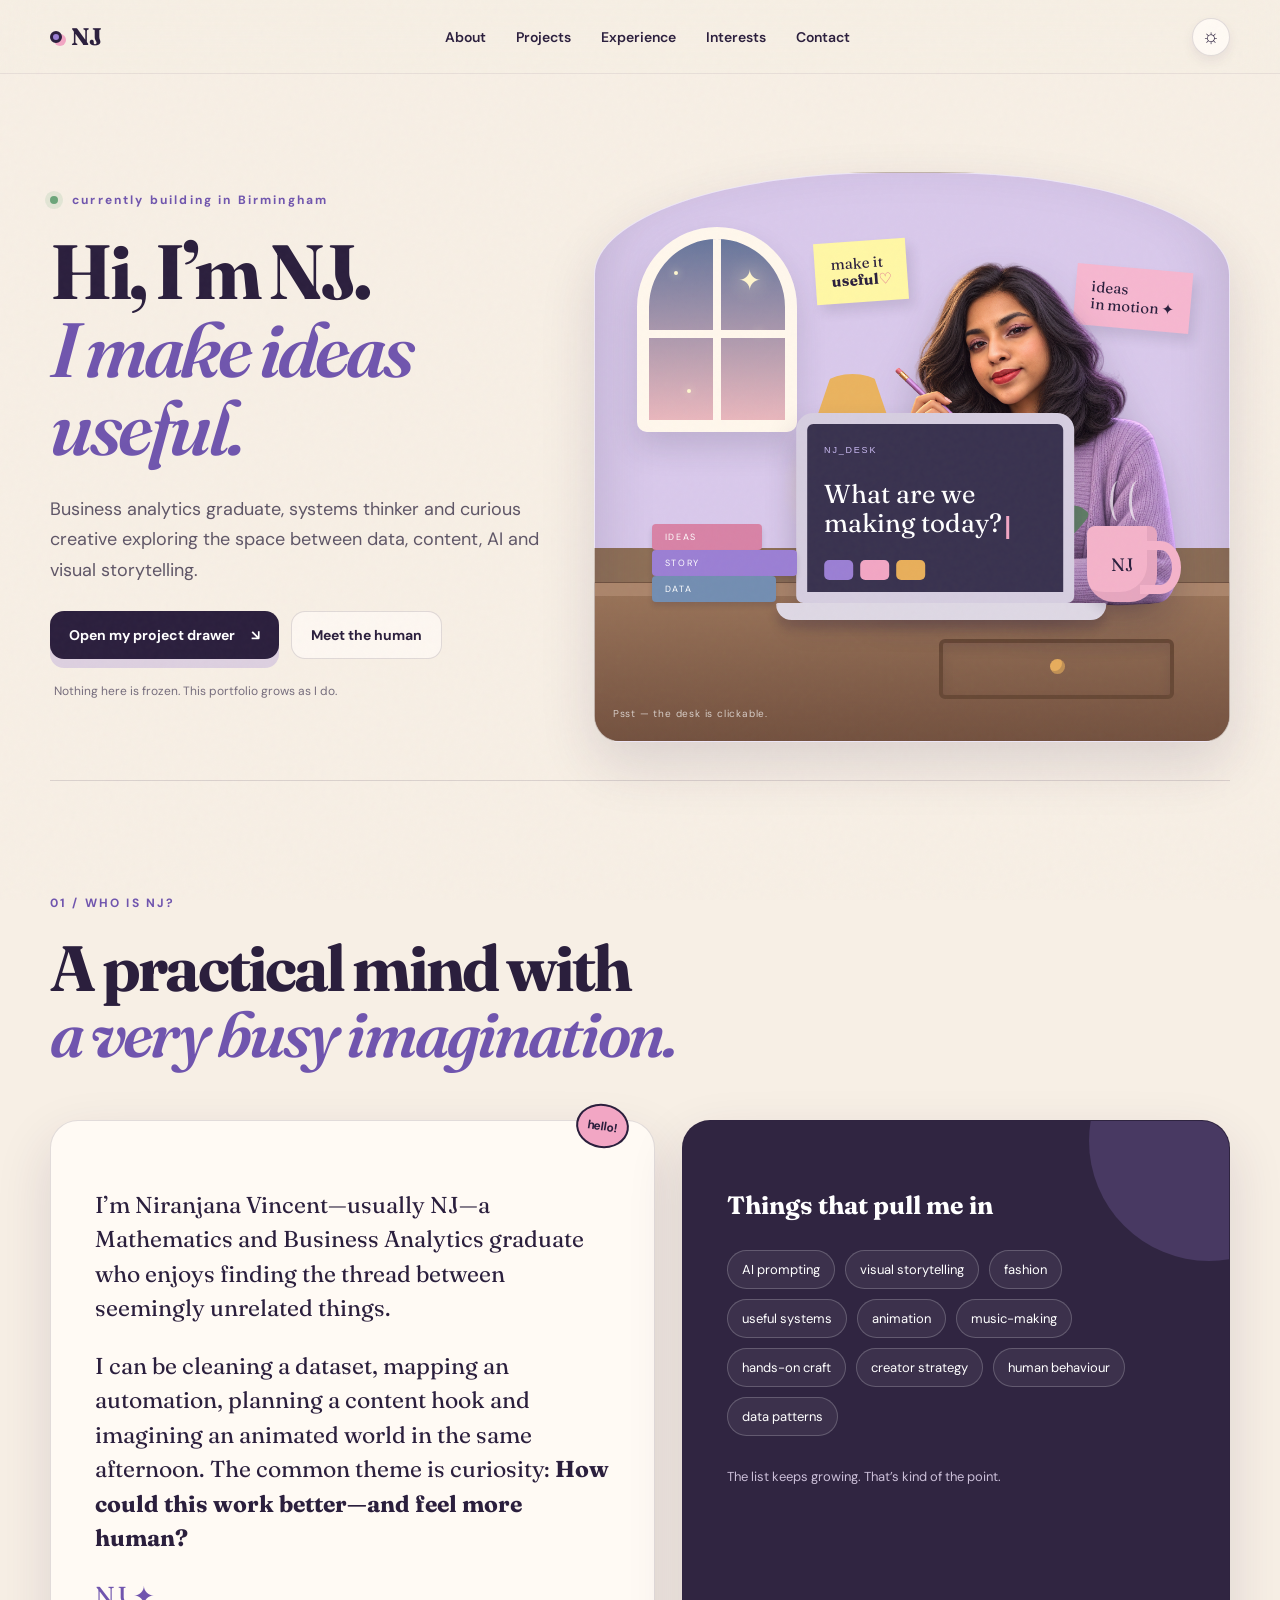
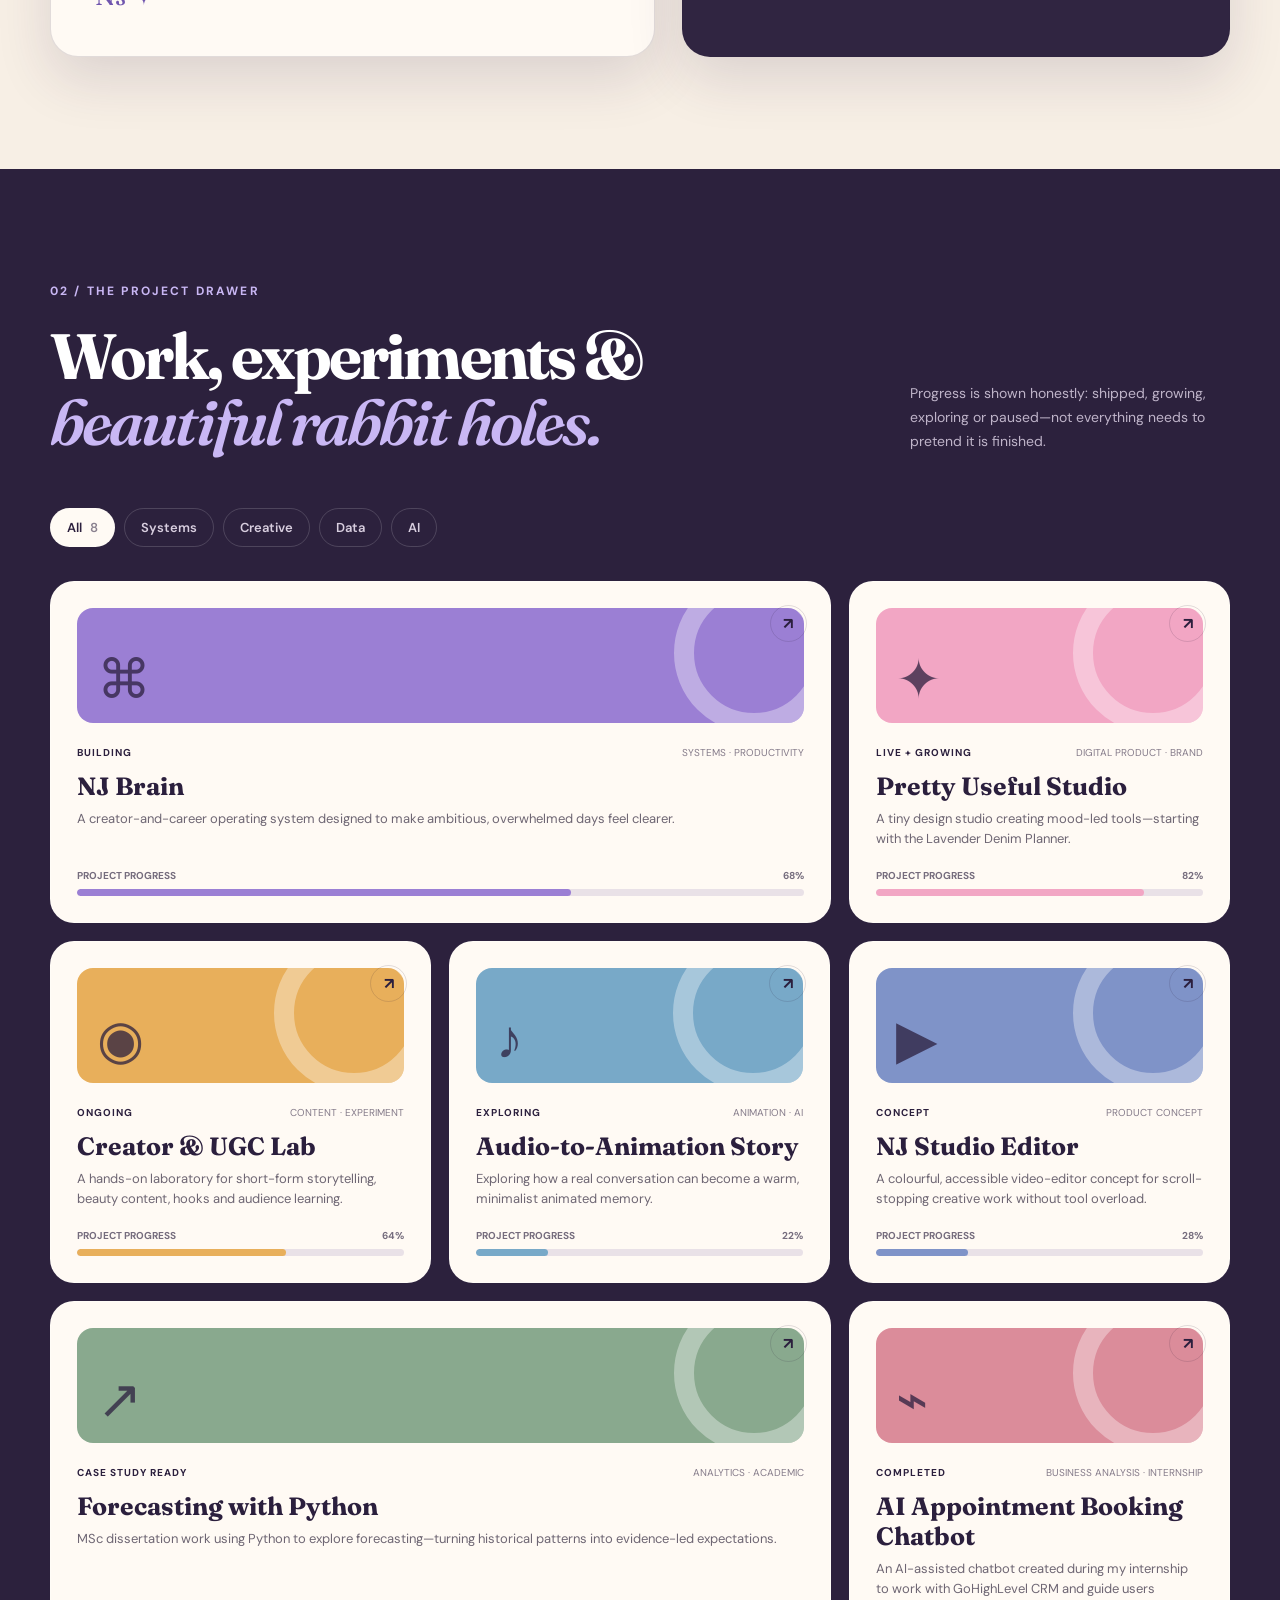
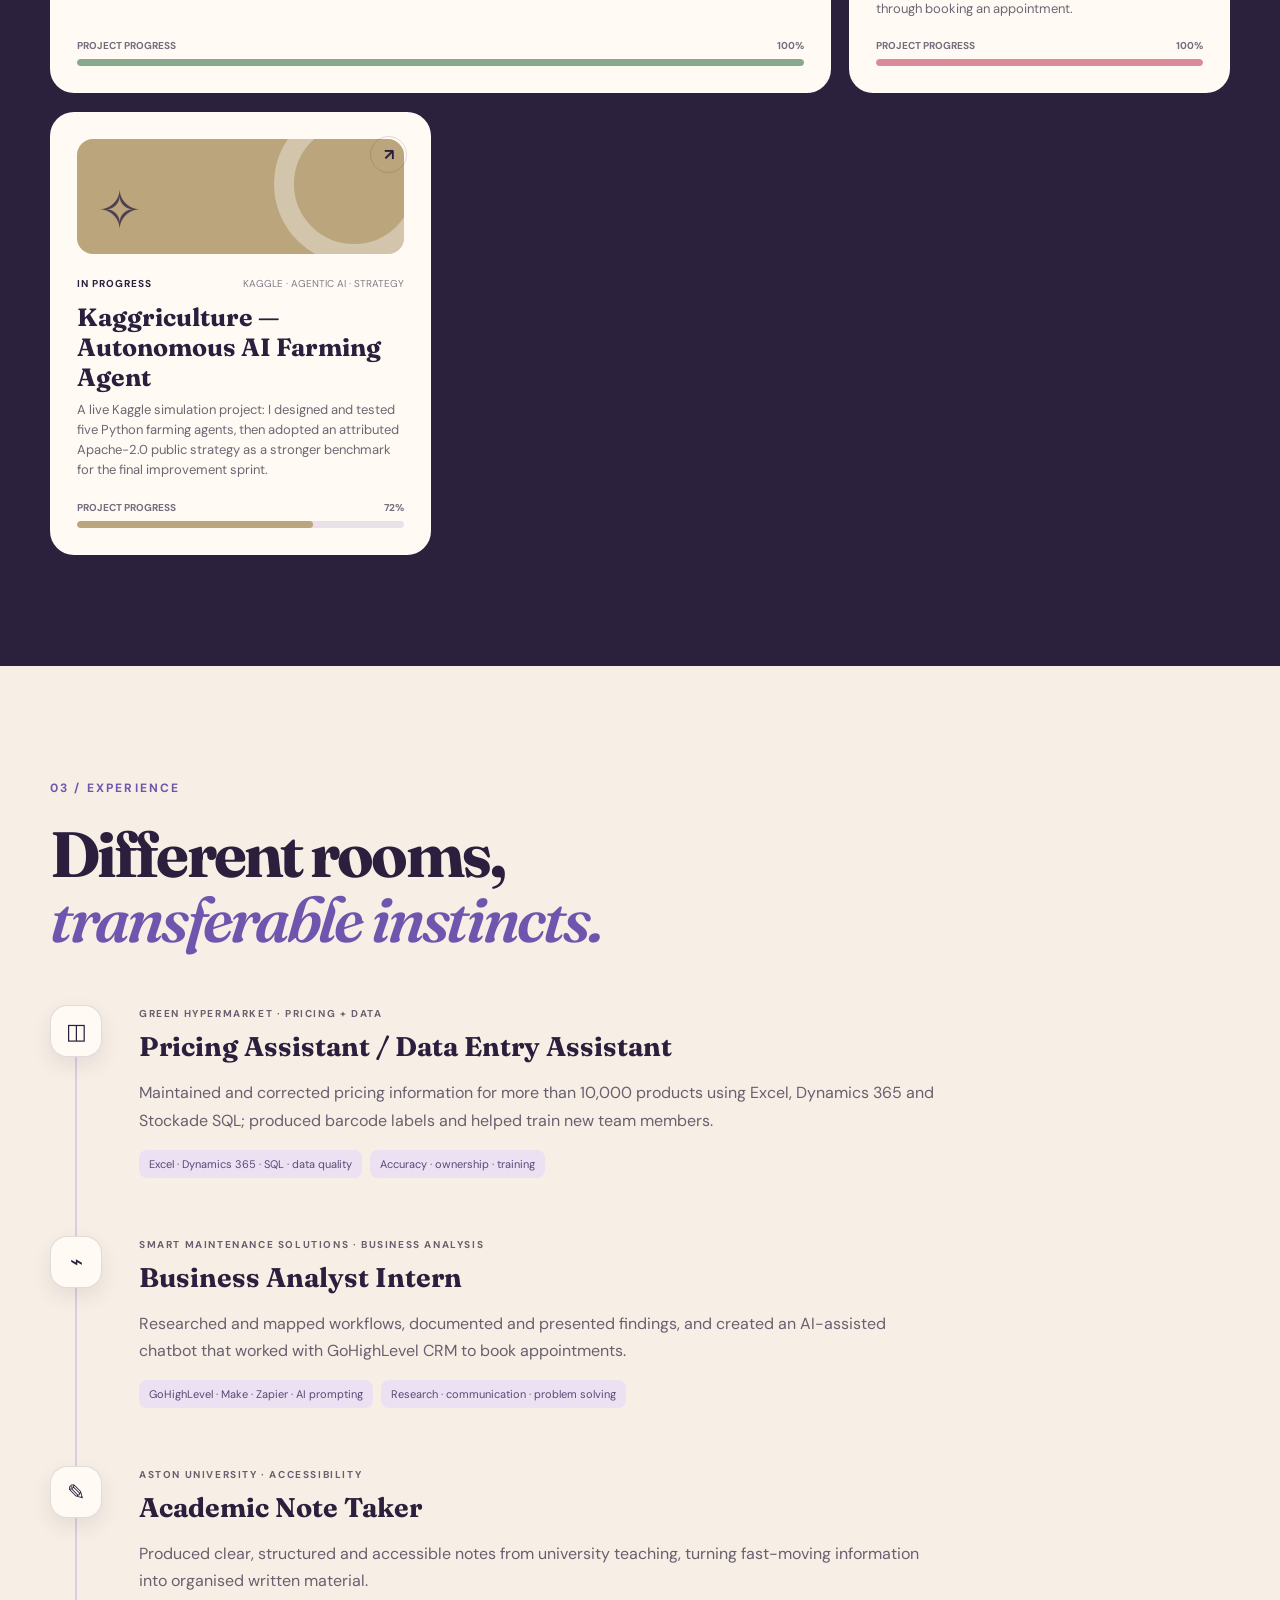
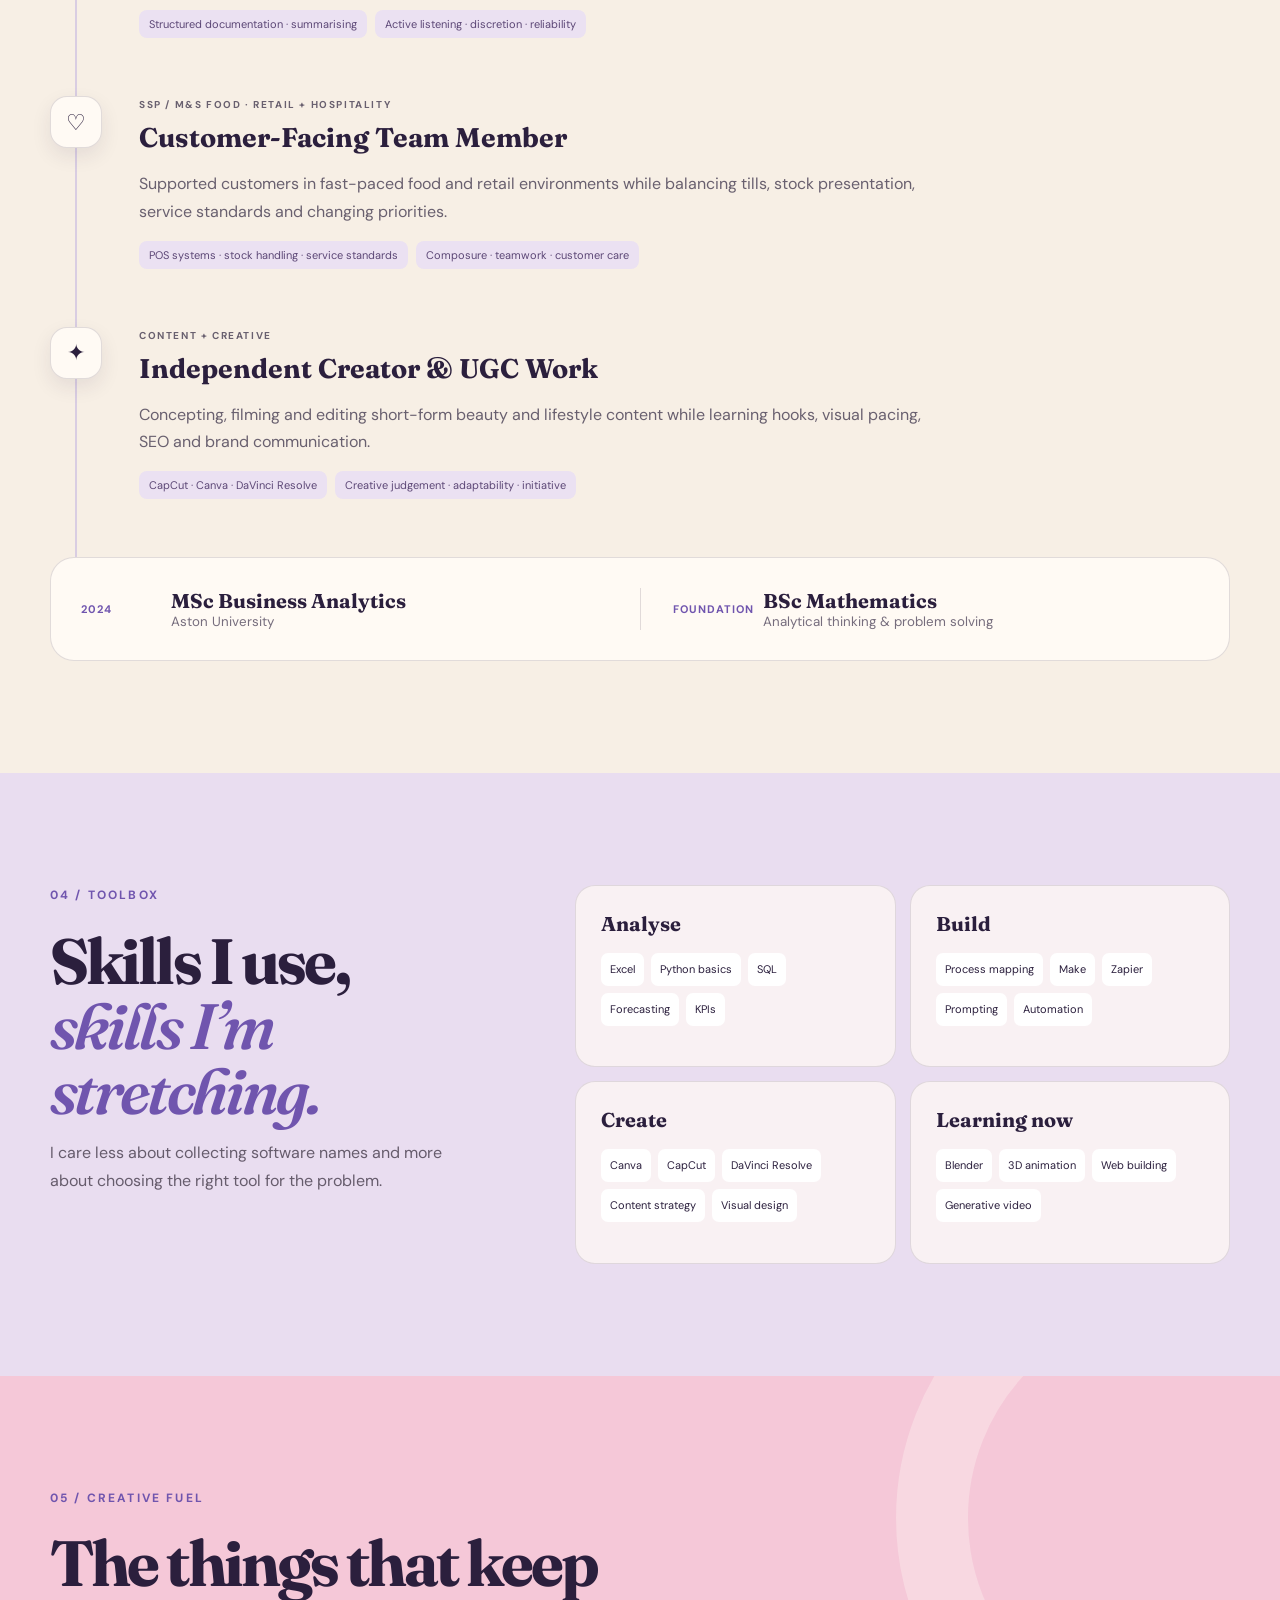
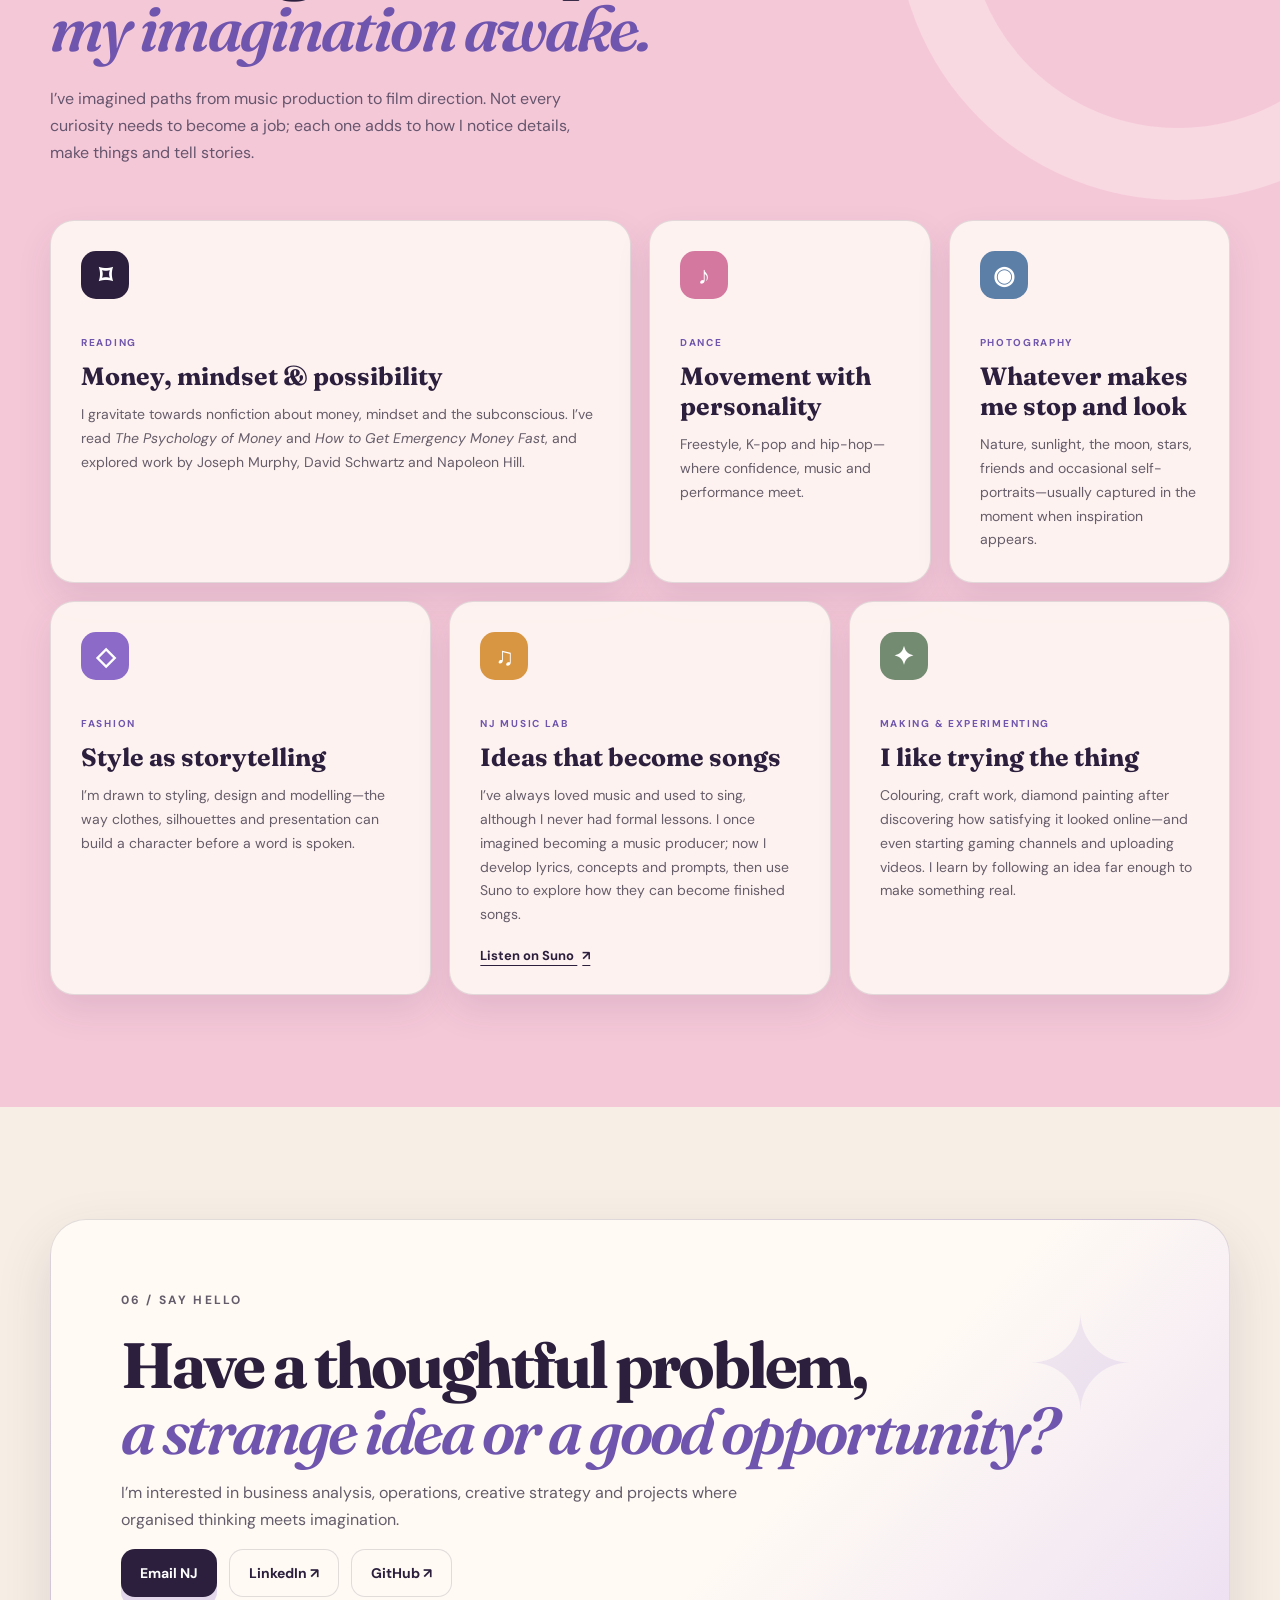
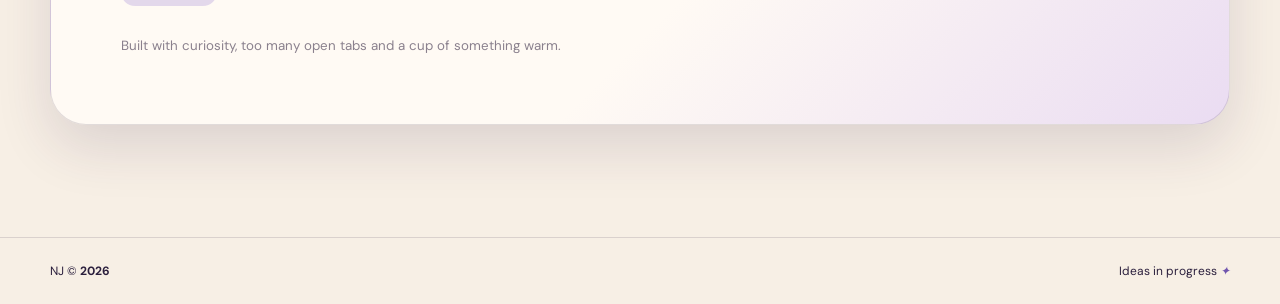
==== index.html @ f5e34fbf "Use a separate NJ portrait tap area" ====
<!doctype html>
<html lang="en">
<head>
  <meta charset="UTF-8" />
  <meta name="viewport" content="width=device-width, initial-scale=1.0" />
  <meta name="description" content="NJ's interactive portfolio — business analytics, automation, content and curious experiments." />
  <meta name="theme-color" content="#2b1f3d" />
  <title>NJ — Ideas in Progress</title>
  <link rel="preconnect" href="https://fonts.googleapis.com">
  <link rel="preconnect" href="https://fonts.gstatic.com" crossorigin>
  <link href="https://fonts.googleapis.com/css2?family=DM+Sans:wght@400;500;600;700&family=Fraunces:opsz,wght@9..144,600;9..144,700&display=swap" rel="stylesheet">
  <link rel="stylesheet" href="styles.css" />
</head>
<body>
  <div class="noise" aria-hidden="true"></div>
  <header class="topbar">
    <a class="brand" href="#home" aria-label="NJ home"><span class="brand-dot"></span>NJ</a>
    <nav aria-label="Main navigation">
      <a href="#about">About</a><a href="#projects">Projects</a><a href="#experience">Experience</a><a href="#interests">Interests</a><a href="#contact">Contact</a>
    </nav>
    <button class="lamp-toggle" type="button" aria-label="Toggle evening mode" title="Turn the desk lamp on or off"><span>☼</span></button>
  </header>

  <main>
    <section id="home" class="hero section-shell">
      <div class="hero-copy reveal">
        <p class="eyebrow"><span class="live-dot"></span> currently building in Birmingham</p>
        <h1>Hi, I’m NJ.<br><em>I make ideas useful.</em></h1>
        <p class="hero-lede">Business analytics graduate, systems thinker and curious creative exploring the space between data, content, AI and visual storytelling.</p>
        <div class="hero-actions">
          <a class="button primary" href="#projects">Open my project drawer <span>↘</span></a>
          <a class="button ghost" href="#about">Meet the human</a>
        </div>
        <p class="microcopy">Nothing here is frozen. This portfolio grows as I do.</p>
      </div>

      <div class="desk-scene reveal" aria-label="An illustrated cozy creative desk">
        <div class="window-light"><i></i><i></i><i></i><button class="moon" type="button" aria-label="Make a tiny wish" title="Click the star">✦</button><span class="shooting-star" aria-hidden="true"></span></div>
        <div class="wall-note note-one">make it<br><strong>useful</strong><span>♡</span></div>
        <div class="wall-note note-two">ideas<br>in motion ✦</div>
        <button class="scene-object desk-lamp" type="button" aria-label="Toggle desk light"><span class="shade"></span><span class="neck"></span><span class="base"></span><span class="glow"></span></button>
        <div class="plant"><span class="leaf l1"></span><span class="leaf l2"></span><span class="leaf l3"></span><span class="pot"></span></div>
        <img class="nj-character" src="assets/nj-illustrated-character.png" alt="Illustrated character portrait of NJ holding a lavender pencil at her desk" /><button class="character-hotspot" type="button" aria-label="Meet NJ — open the About section" title="Meet NJ"></button>
        <button class="laptop scene-object" type="button" data-open="projects" aria-label="Open projects">
          <span class="laptop-screen"><span class="screen-top">NJ_DESK</span><span class="screen-copy">What are we<br>making today?<b class="cursor"></b></span><span class="screen-icons"><i></i><i></i><i></i></span></span>
          <span class="laptop-base"></span>
        </button>
        <button class="mug scene-object" type="button" data-open="about" aria-label="Open a note about NJ"><span class="steam s1"></span><span class="steam s2"></span><span class="mug-copy">NJ</span></button>
        <div class="books"><span>DATA</span><span>STORY</span><span>IDEAS</span></div>
        <div class="desk"><span class="drawer"></span><span class="knob"></span></div>
        <p class="scene-hint">Psst — the desk is clickable.</p><p class="wish-note" role="status" aria-live="polite">A tiny idea just became a plan ✦</p>
      </div>
    </section>

    <section id="about" class="about section-shell section-pad">
      <div class="section-heading reveal"><p class="eyebrow">01 / WHO IS NJ?</p><h2>A practical mind with<br><em>a very busy imagination.</em></h2></div>
      <div class="about-grid">
        <article class="about-card story-card reveal">
          <span class="card-sticker">hello!</span>
          <p>I’m Niranjana Vincent—usually NJ—a Mathematics and Business Analytics graduate who enjoys finding the thread between seemingly unrelated things.</p>
          <p>I can be cleaning a dataset, mapping an automation, planning a content hook and imagining an animated world in the same afternoon. The common theme is curiosity: <strong>How could this work better—and feel more human?</strong></p>
          <div class="signature">NJ <span>✦</span></div>
        </article>
        <div class="curiosity-board reveal">
          <h3>Things that pull me in</h3>
          <div class="curiosity-cloud">
            <span>AI prompting</span><span>visual storytelling</span><span>fashion</span><span>useful systems</span><span>animation</span><span>music-making</span><span>hands-on craft</span><span>creator strategy</span><span>human behaviour</span><span>data patterns</span>
          </div>
          <p class="board-note">The list keeps growing. That’s kind of the point.</p>
        </div>
      </div>
    </section>

    <section id="projects" class="projects section-pad">
      <div class="section-shell">
        <div class="section-heading row-heading reveal">
          <div><p class="eyebrow">02 / THE PROJECT DRAWER</p><h2>Work, experiments &<br><em>beautiful rabbit holes.</em></h2></div>
          <p class="heading-note">Progress is shown honestly: shipped, growing, exploring or paused—not everything needs to pretend it is finished.</p>
        </div>
        <div class="filter-row reveal" role="group" aria-label="Filter projects">
          <button class="filter active" data-filter="all">All <span>8</span></button>
          <button class="filter" data-filter="systems">Systems</button>
          <button class="filter" data-filter="creative">Creative</button>
          <button class="filter" data-filter="data">Data</button>
          <button class="filter" data-filter="ai">AI</button>
        </div>
        <div id="projectGrid" class="project-grid"></div>
      </div>
    </section>

    <section id="experience" class="experience section-shell section-pad">
      <div class="section-heading reveal"><p class="eyebrow">03 / EXPERIENCE</p><h2>Different rooms,<br><em>transferable instincts.</em></h2></div>
      <div class="timeline reveal">
        <article><span class="timeline-icon">◫</span><div><p class="timeline-type">GREEN HYPERMARKET · PRICING + DATA</p><h3>Pricing Assistant / Data Entry Assistant</h3><p>Maintained and corrected pricing information for more than 10,000 products using Excel, Dynamics 365 and Stockade SQL; produced barcode labels and helped train new team members.</p><div class="tag-row"><span>Excel · Dynamics 365 · SQL · data quality</span><span>Accuracy · ownership · training</span></div></div></article>
        <article><span class="timeline-icon">⌁</span><div><p class="timeline-type">SMART MAINTENANCE SOLUTIONS · BUSINESS ANALYSIS</p><h3>Business Analyst Intern</h3><p>Researched and mapped workflows, documented and presented findings, and created an AI-assisted chatbot that worked with GoHighLevel CRM to book appointments.</p><div class="tag-row"><span>GoHighLevel · Make · Zapier · AI prompting</span><span>Research · communication · problem solving</span></div></div></article>
        <article><span class="timeline-icon">✎</span><div><p class="timeline-type">ASTON UNIVERSITY · ACCESSIBILITY</p><h3>Academic Note Taker</h3><p>Produced clear, structured and accessible notes from university teaching, turning fast-moving information into organised written material.</p><div class="tag-row"><span>Structured documentation · summarising</span><span>Active listening · discretion · reliability</span></div></div></article>
        <article><span class="timeline-icon">♡</span><div><p class="timeline-type">SSP / M&amp;S FOOD · RETAIL + HOSPITALITY</p><h3>Customer-Facing Team Member</h3><p>Supported customers in fast-paced food and retail environments while balancing tills, stock presentation, service standards and changing priorities.</p><div class="tag-row"><span>POS systems · stock handling · service standards</span><span>Composure · teamwork · customer care</span></div></div></article>
        <article><span class="timeline-icon">✦</span><div><p class="timeline-type">CONTENT + CREATIVE</p><h3>Independent Creator & UGC Work</h3><p>Concepting, filming and editing short-form beauty and lifestyle content while learning hooks, visual pacing, SEO and brand communication.</p><div class="tag-row"><span>CapCut · Canva · DaVinci Resolve</span><span>Creative judgement · adaptability · initiative</span></div></div></article>
      </div>
      <div class="education-strip reveal">
        <div><span>2024</span><strong>MSc Business Analytics</strong><small>Aston University</small></div>
        <i></i>
        <div><span>FOUNDATION</span><strong>BSc Mathematics</strong><small>Analytical thinking & problem solving</small></div>
      </div>
    </section>

    <section class="skills section-pad">
      <div class="section-shell skills-layout">
        <div class="section-heading reveal"><p class="eyebrow">04 / TOOLBOX</p><h2>Skills I use,<br><em>skills I’m stretching.</em></h2><p class="skill-note">I care less about collecting software names and more about choosing the right tool for the problem.</p></div>
        <div class="skill-shelves reveal">
          <div><h3>Analyse</h3><p><span>Excel</span><span>Python basics</span><span>SQL</span><span>Forecasting</span><span>KPIs</span></p></div>
          <div><h3>Build</h3><p><span>Process mapping</span><span>Make</span><span>Zapier</span><span>Prompting</span><span>Automation</span></p></div>
          <div><h3>Create</h3><p><span>Canva</span><span>CapCut</span><span>DaVinci Resolve</span><span>Content strategy</span><span>Visual design</span></p></div>
          <div><h3>Learning now</h3><p><span>Blender</span><span>3D animation</span><span>Web building</span><span>Generative video</span></p></div>
        </div>
      </div>
    </section>

    <section id="interests" class="interests section-pad">
      <div class="section-shell">
        <div class="section-heading interests-heading reveal">
          <p class="eyebrow">05 / CREATIVE FUEL</p>
          <h2>The things that keep<br><em>my imagination awake.</em></h2>
          <p>I’ve imagined paths from music production to film direction. Not every curiosity needs to become a job; each one adds to how I notice details, make things and tell stories.</p>
        </div>
        <div class="interest-grid">
          <article class="interest-card interest-reading reveal">
            <span class="interest-symbol" aria-hidden="true">⌑</span>
            <p class="interest-label">READING</p>
            <h3>Money, mindset &amp; possibility</h3>
            <p>I gravitate towards nonfiction about money, mindset and the subconscious. I’ve read <em>The Psychology of Money</em> and <em>How to Get Emergency Money Fast</em>, and explored work by Joseph Murphy, David Schwartz and Napoleon Hill.</p>
          </article>
          <article class="interest-card interest-dance reveal">
            <span class="interest-symbol" aria-hidden="true">♪</span>
            <p class="interest-label">DANCE</p>
            <h3>Movement with personality</h3>
            <p>Freestyle, K-pop and hip-hop—where confidence, music and performance meet.</p>
          </article>
          <article class="interest-card interest-photo reveal">
            <span class="interest-symbol" aria-hidden="true">◉</span>
            <p class="interest-label">PHOTOGRAPHY</p>
            <h3>Whatever makes me stop and look</h3>
            <p>Nature, sunlight, the moon, stars, friends and occasional self-portraits—usually captured in the moment when inspiration appears.</p>
          </article>
          <article class="interest-card interest-fashion reveal">
            <span class="interest-symbol" aria-hidden="true">◇</span>
            <p class="interest-label">FASHION</p>
            <h3>Style as storytelling</h3>
            <p>I’m drawn to styling, design and modelling—the way clothes, silhouettes and presentation can build a character before a word is spoken.</p>
          </article>
          <article class="interest-card interest-music reveal">
            <span class="interest-symbol" aria-hidden="true">♫</span>
            <p class="interest-label">NJ MUSIC LAB</p>
            <h3>Ideas that become songs</h3>
            <p>I’ve always loved music and used to sing, although I never had formal lessons. I once imagined becoming a music producer; now I develop lyrics, concepts and prompts, then use Suno to explore how they can become finished songs.</p>
            <a class="interest-link" href="https://suno.com/@njmakesmusic" target="_blank" rel="noopener noreferrer">Listen on Suno <span>↗</span></a>
          </article>
          <article class="interest-card interest-making reveal">
            <span class="interest-symbol" aria-hidden="true">✦</span>
            <p class="interest-label">MAKING &amp; EXPERIMENTING</p>
            <h3>I like trying the thing</h3>
            <p>Colouring, craft work, diamond painting after discovering how satisfying it looked online—and even starting gaming channels and uploading videos. I learn by following an idea far enough to make something real.</p>
          </article>
        </div>
      </div>
    </section>

    <section id="contact" class="contact section-shell section-pad reveal">
      <div class="contact-card">
        <p class="eyebrow">06 / SAY HELLO</p>
        <h2>Have a thoughtful problem,<br><em>a strange idea or a good opportunity?</em></h2>
        <p>I’m interested in business analysis, operations, creative strategy and projects where organised thinking meets imagination.</p>
        <div class="contact-actions"><a class="button primary" href="mailto:niranjanavnt@gmail.com">Email NJ</a><a class="button ghost" href="https://www.linkedin.com/in/niranjana-vincent/" target="_blank" rel="noreferrer">LinkedIn ↗</a><a class="button ghost" href="https://github.com/njisontosmth" target="_blank" rel="noreferrer">GitHub ↗</a></div>
        <small>Built with curiosity, too many open tabs and a cup of something warm.</small>
      </div>
    </section>
  </main>

  <footer><span>NJ © <b id="year"></b></span><span>Ideas in progress <i>✦</i></span></footer>

  <dialog id="projectDialog" class="project-dialog"><button class="dialog-close" aria-label="Close">×</button><div id="dialogContent"></div></dialog>
  <dialog id="noteDialog" class="note-dialog"><button class="dialog-close" aria-label="Close">×</button><div><p class="eyebrow">A NOTE FROM THE DESK</p><h2>I’m not one neat job title.</h2><p>I’m at my best where analysis, organisation and creative curiosity overlap. This space is a record of me following those connections—and turning them into things you can actually see and use.</p><span class="signature">— NJ ✦</span></div></dialog>

  <script src="script.js"></script>
</body>
</html>
---- styles.css ----
:root{--ink:#2b1f3d;--cream:#f7efe5;--paper:#fffaf4;--lav:#9b7fd4;--lav-dark:#7055ae;--pink:#f2a6c4;--blue:#5c7fa8;--gold:#e8af5b;--sage:#89a98e;--muted:#766d7d;--line:rgba(43,31,61,.14);--shadow:0 22px 55px rgba(55,38,76,.14);--radius:28px}
*{box-sizing:border-box}html{scroll-behavior:smooth}body{margin:0;background:var(--cream);color:var(--ink);font-family:"DM Sans",sans-serif;overflow-x:hidden}.noise{position:fixed;inset:0;pointer-events:none;opacity:.035;z-index:100;background-image:url("data:image/svg+xml,%3Csvg viewBox='0 0 180 180' xmlns='http://www.w3.org/2000/svg'%3E%3Cfilter id='n'%3E%3CfeTurbulence type='fractalNoise' baseFrequency='.9' numOctaves='4' stitchTiles='stitch'/%3E%3C/filter%3E%3Crect width='100%25' height='100%25' filter='url(%23n)' opacity='.7'/%3E%3C/svg%3E")}.section-shell{width:min(1180px,calc(100% - 40px));margin:auto}.section-pad{padding:112px 0}.topbar{height:74px;padding:0 max(24px,calc((100vw - 1180px)/2));display:flex;align-items:center;justify-content:space-between;position:fixed;top:0;width:100%;z-index:50;background:rgba(247,239,229,.78);backdrop-filter:blur(18px);border-bottom:1px solid rgba(43,31,61,.08)}.brand{font-family:"Fraunces",serif;font-size:24px;font-weight:700;text-decoration:none;color:var(--ink);display:flex;gap:9px;align-items:center}.brand-dot{width:12px;height:12px;background:var(--lav);border:3px solid var(--ink);border-radius:50%;box-shadow:4px 3px 0 var(--pink)}nav{display:flex;gap:30px}nav a{color:var(--ink);text-decoration:none;font-size:14px;font-weight:600;position:relative}nav a:after{content:"";position:absolute;left:0;right:100%;height:2px;bottom:-6px;background:var(--lav);transition:.25s}nav a:hover:after{right:0}.lamp-toggle{border:1px solid var(--line);width:38px;height:38px;border-radius:50%;background:var(--paper);color:var(--ink);cursor:pointer;font-size:20px;box-shadow:0 5px 12px rgba(43,31,61,.08)}
.hero{min-height:780px;padding-top:134px;display:grid;grid-template-columns:.88fr 1.12fr;align-items:center;gap:44px}.eyebrow{font-size:12px;letter-spacing:.18em;font-weight:700;color:var(--lav-dark);margin:0 0 22px}.live-dot{display:inline-block;width:8px;height:8px;border-radius:50%;background:#6ca57a;margin-right:9px;box-shadow:0 0 0 5px rgba(108,165,122,.15);animation:pulse 2s infinite}@keyframes pulse{50%{box-shadow:0 0 0 9px rgba(108,165,122,0)}}h1,h2{font-family:"Fraunces",serif;line-height:1.02;letter-spacing:-.045em;margin:0}h1{font-size:clamp(58px,6vw,88px)}h2{font-size:clamp(42px,5vw,67px)}h1 em,h2 em{color:var(--lav-dark);font-weight:600}p{line-height:1.7}.hero-lede{font-size:18px;color:#5f5667;max-width:600px;margin:26px 0}.hero-actions,.contact-actions{display:flex;gap:12px;flex-wrap:wrap}.button{display:inline-flex;align-items:center;gap:16px;padding:14px 19px;border-radius:14px;font-weight:700;font-size:14px;text-decoration:none;transition:.25s}.button:hover{transform:translateY(-3px)}.primary{background:var(--ink);color:white;box-shadow:0 9px 0 rgba(155,127,212,.28)}.ghost{border:1px solid var(--line);background:rgba(255,250,244,.75);color:var(--ink)}.microcopy{font-size:12px;color:var(--muted);margin:22px 4px}
.desk-scene{height:570px;position:relative;border-radius:46% 46% 26px 26px/18% 18% 26px 26px;background:linear-gradient(#d9c9eb 0 66%,#8e6f57 66% 72%,#735441 72%);box-shadow:inset 0 -28px 60px rgba(43,31,61,.18),var(--shadow);overflow:hidden;border:1px solid rgba(255,255,255,.55)}.window-light{position:absolute;left:42px;top:54px;width:160px;height:205px;background:linear-gradient(#67769c,#e9b7bd);border:12px solid #fff7ec;border-radius:80px 80px 10px 10px;box-shadow:0 16px 30px rgba(43,31,61,.15);display:grid;grid-template-columns:repeat(2,1fr);overflow:hidden}.window-light:before,.window-light:after{content:"";position:absolute;background:#fff7ec;z-index:2}.window-light:before{width:8px;left:calc(50% - 4px);height:100%}.window-light:after{height:8px;top:50%;width:100%}.moon{position:absolute;color:#fff5cd;font-size:28px;right:24px;top:25px;filter:drop-shadow(0 0 10px #fff5cd)}.wall-note{position:absolute;background:#fff7a5;padding:13px 16px;font-family:"Fraunces";font-size:15px;line-height:1.15;box-shadow:5px 8px 12px rgba(43,31,61,.12);transform:rotate(-4deg)}.note-one{left:220px;top:68px}.note-one span{color:#dc628e}.note-two{right:38px;top:95px;background:#f6b7d0;transform:rotate(5deg)}.desk{position:absolute;left:0;right:0;bottom:0;height:158px;background:linear-gradient(#9b755a,#73513f);box-shadow:inset 0 13px 0 #ab856b}.drawer{position:absolute;width:235px;height:60px;right:55px;bottom:42px;border:4px solid #674835;border-radius:6px;box-shadow:inset 0 6px 12px rgba(43,31,61,.12)}.knob{position:absolute;right:164px;bottom:67px;width:15px;height:15px;border-radius:50%;background:#e7ad5d;box-shadow:inset -3px -3px rgba(43,31,61,.2)}.laptop{position:absolute;width:290px;height:240px;left:50%;bottom:105px;transform:translateX(-42%);border:0;background:none;z-index:4;cursor:pointer;transition:.25s}.laptop:hover{transform:translateX(-42%) translateY(-8px) rotate(-1deg)}.laptop-screen{display:block;height:190px;background:#39324f;border:11px solid #d6cee0;border-radius:17px 17px 7px 7px;padding:17px;text-align:left;color:white;box-shadow:0 18px 30px rgba(43,31,61,.25)}.screen-top{font-size:9px;letter-spacing:.2em;color:#cabaf2}.screen-copy{font-family:"Fraunces";font-size:26px;line-height:1.15;display:block;margin-top:24px}.cursor{display:inline-block;width:3px;height:23px;background:#f2a6c4;animation:blink .8s infinite;margin-left:4px;vertical-align:bottom}@keyframes blink{50%{opacity:0}}.screen-icons{display:flex;gap:7px;margin-top:21px}.screen-icons i{width:29px;height:20px;background:#9b7fd4;border-radius:5px}.screen-icons i:nth-child(2){background:#f2a6c4}.screen-icons i:nth-child(3){background:#e8af5b}.laptop-base{display:block;width:330px;height:17px;background:#ded8e4;margin-left:-20px;border-radius:2px 2px 20px 20px;box-shadow:0 9px 9px rgba(43,31,61,.2)}.mug{position:absolute;right:72px;bottom:139px;width:70px;height:76px;border:0;border-radius:8px 8px 27px 27px;background:#f4b3ca;color:var(--ink);z-index:5;box-shadow:inset -10px -10px rgba(128,75,110,.12),0 8px 12px rgba(43,31,61,.16);cursor:pointer;transition:.2s}.mug:after{content:"";position:absolute;right:-24px;top:15px;width:32px;height:35px;border:9px solid #f4b3ca;border-left:0;border-radius:0 50% 50% 0}.mug:hover{transform:rotate(4deg) translateY(-4px)}.mug-copy{font-family:"Fraunces";font-size:18px}.steam{position:absolute;width:17px;height:40px;border-left:3px solid rgba(255,255,255,.65);border-radius:50%;top:-45px;animation:steam 2.4s infinite}.s1{left:23px}.s2{left:42px;animation-delay:.8s}@keyframes steam{50%{transform:translateY(-8px) translateX(5px);opacity:.25}}.plant{position:absolute;right:184px;bottom:146px;width:80px;height:125px;z-index:4}.pot{position:absolute;bottom:0;left:15px;width:54px;height:51px;background:#e9ad64;clip-path:polygon(4% 0,96% 0,82% 100%,18% 100%);border-radius:5px}.leaf{position:absolute;width:39px;height:68px;border-radius:80% 10% 80% 10%;background:#638268;bottom:40px;transform-origin:bottom}.l1{left:20px;transform:rotate(-30deg)}.l2{left:33px;bottom:44px;background:#7d9c76;transform:rotate(6deg)}.l3{left:48px;transform:rotate(39deg)}.books{position:absolute;left:57px;bottom:139px;z-index:4;display:flex;flex-direction:column-reverse;align-items:flex-start}.books span{display:block;height:26px;width:124px;background:#738eb2;border-radius:4px;color:#fff;font-size:9px;letter-spacing:.18em;padding:7px 13px;box-shadow:0 4px 5px rgba(43,31,61,.15)}.books span:nth-child(2){width:145px;background:#9b7fd4}.books span:nth-child(3){width:110px;background:#d883a6}.desk-lamp{position:absolute;left:205px;bottom:147px;width:105px;height:220px;border:0;background:none;z-index:3;cursor:pointer}.shade{position:absolute;top:0;left:11px;width:83px;height:61px;background:#eab35f;clip-path:polygon(25% 0,75% 0,100% 100%,0 100%);border-radius:50% 50% 10% 10%;z-index:2}.neck{position:absolute;left:49px;top:52px;width:8px;height:135px;background:#5d4b57}.base{position:absolute;left:15px;bottom:0;width:80px;height:17px;border-radius:50%;background:#51404d}.glow{position:absolute;top:42px;left:-21px;width:146px;height:145px;background:radial-gradient(circle,rgba(255,232,165,.72),transparent 68%);opacity:.9}.scene-hint{position:absolute;bottom:9px;left:18px;color:rgba(255,255,255,.7);font-size:10px;z-index:6;letter-spacing:.08em}
.section-heading{margin-bottom:54px}.section-heading h2{max-width:760px}.about{border-top:1px solid var(--line)}.about-grid{display:grid;grid-template-columns:1.05fr .95fr;gap:27px}.about-card,.curiosity-board{border-radius:var(--radius);padding:44px;background:var(--paper);border:1px solid var(--line);box-shadow:var(--shadow);position:relative}.story-card{font-family:"Fraunces";font-size:23px}.story-card p{line-height:1.5}.card-sticker{position:absolute;right:25px;top:-17px;background:var(--pink);border:2px solid var(--ink);border-radius:50%;padding:12px 9px;transform:rotate(9deg);font:bold 12px "DM Sans"}.signature{font-family:"Fraunces";font-size:26px;color:var(--lav-dark);margin-top:24px}.curiosity-board{background:#302541;color:white;overflow:hidden}.curiosity-board:before{content:"";position:absolute;width:240px;height:240px;border-radius:50%;background:rgba(155,127,212,.22);right:-100px;top:-100px}.curiosity-board h3{font-family:"Fraunces";font-size:25px}.curiosity-cloud{display:flex;flex-wrap:wrap;gap:10px;margin:30px 0}.curiosity-cloud span{padding:10px 14px;border:1px solid rgba(255,255,255,.2);border-radius:100px;font-size:13px;background:rgba(255,255,255,.06)}.board-note{font-size:13px;color:#cbbfd8}.projects{background:#2c213d;color:white}.row-heading{display:flex;justify-content:space-between;gap:35px;align-items:flex-end}.projects h2 em{color:#c9b7f4}.projects .eyebrow{color:#c9b7f4}.heading-note{width:320px;color:#bfb4c9;font-size:14px;margin:0}.filter-row{display:flex;gap:9px;flex-wrap:wrap;margin-bottom:34px}.filter{border:1px solid rgba(255,255,255,.16);background:transparent;color:#d8cedf;border-radius:100px;padding:10px 16px;cursor:pointer;font:600 13px "DM Sans"}.filter span{opacity:.55;margin-left:5px}.filter.active,.filter:hover{background:var(--paper);color:var(--ink)}.project-grid{display:grid;grid-template-columns:repeat(12,1fr);gap:18px}.project-card{grid-column:span 4;background:#fffaf4;color:var(--ink);border-radius:24px;padding:26px;min-height:335px;display:flex;flex-direction:column;position:relative;overflow:hidden;transition:.3s;cursor:pointer;border:1px solid rgba(255,255,255,.25)}.project-card:nth-child(1),.project-card:nth-child(6){grid-column:span 8}.project-card:hover{transform:translateY(-7px);box-shadow:0 22px 50px rgba(0,0,0,.25)}.project-card.hidden{display:none}.project-card:after{content:"↗";position:absolute;right:23px;top:23px;width:35px;height:35px;border-radius:50%;display:grid;place-items:center;border:1px solid var(--line);font-weight:700}.project-art{height:115px;border-radius:16px;margin-bottom:23px;background:var(--accent);position:relative;overflow:hidden}.project-art:before{content:"";position:absolute;width:120px;height:120px;border:20px solid rgba(255,255,255,.35);border-radius:50%;right:-30px;top:-35px}.project-art:after{content:attr(data-symbol);position:absolute;left:20px;bottom:11px;font-family:"Fraunces";font-size:54px;color:rgba(43,31,61,.75)}.project-meta{display:flex;justify-content:space-between;gap:10px;align-items:center}.status{font-size:10px;font-weight:700;letter-spacing:.1em}.project-card h3{font-family:"Fraunces";font-size:25px;margin:12px 0 8px}.project-card p{font-size:13px;color:#6e6673;line-height:1.55;margin:0}.progress-wrap{margin-top:auto;padding-top:20px}.progress-label{display:flex;justify-content:space-between;font-size:10px;font-weight:700;color:#756c7d;margin-bottom:7px}.progress-track{height:7px;background:#e9e1e7;border-radius:10px;overflow:hidden}.progress-track i{display:block;height:100%;background:var(--accent);border-radius:10px}.category{font-size:10px;color:#857b8a}.experience{position:relative}.timeline{border-left:2px solid #d9cde2;margin-left:25px}.timeline article{display:grid;grid-template-columns:62px 1fr;position:relative;padding:0 0 58px 0}.timeline-icon{width:52px;height:52px;border-radius:17px;background:var(--paper);border:1px solid var(--line);box-shadow:0 8px 20px rgba(43,31,61,.09);display:grid;place-items:center;font-size:22px;position:relative;left:-27px}.timeline article>div{max-width:800px}.timeline-type{color:var(--lav-dark);font-size:10px;letter-spacing:.16em;font-weight:700;margin:0}.timeline h3{font:700 27px "Fraunces";margin:8px 0}.timeline p{color:#69606f}.tag-row{display:flex;gap:8px;flex-wrap:wrap}.tag-row span{font-size:11px;padding:7px 10px;border-radius:8px;background:#ebe1f2;color:#5c4776}.education-strip{background:var(--paper);border:1px solid var(--line);border-radius:24px;padding:30px;display:grid;grid-template-columns:1fr 1px 1fr;gap:32px}.education-strip i{background:var(--line)}.education-strip div{display:grid;grid-template-columns:90px 1fr;align-items:center}.education-strip span{grid-row:1/3;color:var(--lav-dark);font-size:11px;font-weight:700;letter-spacing:.1em}.education-strip strong{font:700 20px "Fraunces"}.education-strip small{color:var(--muted)}.skills{background:#e9ddf0}.skills-layout{display:grid;grid-template-columns:.82fr 1.18fr;gap:70px}.skill-note{color:#665c6c;max-width:400px}.skill-shelves{display:grid;grid-template-columns:1fr 1fr;gap:14px}.skill-shelves>div{background:rgba(255,250,244,.7);border:1px solid rgba(43,31,61,.12);padding:25px;border-radius:20px}.skill-shelves h3{font:700 20px "Fraunces";margin:0 0 17px}.skill-shelves p{display:flex;gap:7px;flex-wrap:wrap;margin:0}.skill-shelves span{font-size:11px;padding:7px 9px;background:white;border-radius:7px}.interests{background:#f5c8d8;position:relative;overflow:hidden}.interests:before{content:"";position:absolute;width:420px;height:420px;border:72px solid rgba(255,250,244,.3);border-radius:50%;right:-180px;top:-140px}.interests-heading{display:flex;flex-direction:column;align-items:flex-start}.interests-heading>p:last-child{max-width:520px;color:#65556d;margin:24px 0 0}.interest-grid{display:grid;grid-template-columns:repeat(12,1fr);gap:18px;position:relative}.interest-card{grid-column:span 4;min-height:285px;padding:30px;border:1px solid rgba(43,31,61,.13);border-radius:24px;background:rgba(255,250,244,.86);box-shadow:0 16px 35px rgba(55,38,76,.1);display:flex;flex-direction:column;transition:.25s}.interest-card:hover{transform:translateY(-5px) rotate(-.3deg)}.interest-card:nth-child(1),.interest-card:nth-child(5){grid-column:span 6}.interest-symbol{width:48px;height:48px;border-radius:15px;display:grid;place-items:center;background:var(--ink);color:#fff;font:700 25px "Fraunces";margin-bottom:35px}.interest-dance .interest-symbol{background:#d478a0}.interest-photo .interest-symbol{background:#5c7fa8}.interest-fashion .interest-symbol{background:#8b6ac8}.interest-music .interest-symbol{background:#d99642}.interest-label{font-size:10px;font-weight:700;letter-spacing:.17em;color:var(--lav-dark);margin:0 0 10px}.interest-card h3{font:700 25px "Fraunces";margin:0 0 12px}.interest-card>p:last-of-type{color:#655d6a;font-size:14px;margin:0}.interest-link{align-self:flex-start;margin-top:auto;padding-top:20px;color:var(--ink);font-size:13px;font-weight:700;text-underline-offset:5px}.interest-link span{margin-left:5px}.contact-card{padding:70px;border-radius:36px;background:linear-gradient(135deg,#fffaf4 60%,#eadcf2);border:1px solid var(--line);box-shadow:var(--shadow);position:relative;overflow:hidden}.contact-card:after{content:"✦";position:absolute;right:8%;top:12%;font-size:130px;color:rgba(155,127,212,.13)}.contact-card p{max-width:670px;color:#655c6b}.contact-card small{display:block;margin-top:40px;color:#8a808d}footer{padding:25px max(24px,calc((100vw - 1180px)/2));border-top:1px solid var(--line);display:flex;justify-content:space-between;font-size:12px}footer i{color:var(--lav-dark)}
dialog{border:0;padding:0;background:transparent;max-width:min(720px,calc(100% - 30px));color:var(--ink)}dialog::backdrop{background:rgba(28,20,39,.72);backdrop-filter:blur(7px)}.project-dialog>div,.note-dialog>div{background:var(--paper);padding:46px;border-radius:28px;box-shadow:0 30px 100px rgba(0,0,0,.35)}.dialog-close{position:absolute;right:16px;top:15px;width:38px;height:38px;border:0;border-radius:50%;background:#e9dfeb;font-size:24px;color:var(--ink);cursor:pointer}.dialog-art{height:180px;border-radius:18px;background:var(--accent);margin-bottom:28px;display:flex;align-items:flex-end;padding:22px;font:700 57px "Fraunces"}.dialog-status{display:inline-flex;padding:7px 10px;border-radius:8px;background:#e9dff2;color:#604879;font-size:11px;font-weight:700}.dialog-title{font:700 38px "Fraunces";margin:16px 0 10px}.dialog-description{font-size:16px;color:#655b6b}.dialog-columns{display:grid;grid-template-columns:1fr 1fr;gap:28px;margin-top:28px;padding-top:25px;border-top:1px solid var(--line)}.dialog-columns h4{margin:0 0 9px;font:700 17px "Fraunces"}.dialog-columns p{font-size:13px;color:#6b6270;margin:0}.dialog-links{display:flex;gap:10px;flex-wrap:wrap;margin-top:28px}.dialog-link{display:inline-flex;align-items:center;gap:8px;padding:11px 14px;border-radius:12px;background:var(--ink);color:var(--paper);text-decoration:none;font-size:12px;font-weight:700;transition:.2s}.dialog-link:hover{transform:translateY(-2px)}.note-dialog{max-width:560px}.note-dialog h2{font-size:43px}.note-dialog .signature{display:block}.reveal{opacity:0;transform:translateY(18px);transition:.7s ease}.reveal.visible{opacity:1;transform:none}
body.evening{--cream:#211a2d;--paper:#322640;--ink:#fff8ef;--muted:#c1b6c9;--line:rgba(255,255,255,.13);background:#211a2d;color:#fff8ef}.evening .topbar{background:rgba(33,26,45,.82)}.evening .hero-lede,.evening .microcopy,.evening .story-card,.evening .skill-note,.evening .timeline p,.evening .contact-card p,.evening .contact-card small{color:#c7bdcc}.evening .about-card,.evening .contact-card{background:#322640}.evening .education-strip,.evening .skill-shelves>div{background:#322640}.evening .skill-shelves span{background:#443451}.evening .interests{background:#3a2945}.evening .interest-card{background:rgba(50,38,64,.9);border-color:rgba(255,255,255,.13)}.evening .interests-heading>p:last-child,.evening .interest-card>p:last-of-type{color:#d0c4d5}.evening .interest-symbol,.evening .dialog-link{background:#c6b0f0;color:#251b32}.evening .primary{background:#c6b0f0;color:#251b32}.evening .ghost{background:#322640}.evening .topbar,.evening footer{border-color:rgba(255,255,255,.1)}.evening .lamp-toggle{background:#4a3857;color:#ffd884}.evening .desk-scene{filter:saturate(.86) brightness(.82)}
@media(max-width:900px){.hero{grid-template-columns:1fr;padding-top:130px;padding-bottom:80px}.desk-scene{height:540px}.about-grid,.skills-layout{grid-template-columns:1fr}.project-card,.project-card:nth-child(1),.project-card:nth-child(6),.interest-card,.interest-card:nth-child(1),.interest-card:nth-child(5){grid-column:span 6}.row-heading{align-items:flex-start;flex-direction:column}.heading-note{width:auto}.skills-layout{gap:20px}nav{gap:18px}}
@media(max-width:620px){.section-shell{width:min(100% - 24px,1180px)}.section-pad{padding:78px 0}.topbar{height:64px;padding:0 14px}.topbar nav{display:none}.hero{padding-top:100px}.hero-copy{text-align:left}h1{font-size:53px}.desk-scene{height:450px;border-radius:90px 90px 22px 22px}.window-light{left:22px;top:45px;width:115px;height:155px}.wall-note{display:none}.desk-lamp{left:120px;bottom:120px;transform:scale(.75);transform-origin:bottom}.laptop{transform:translateX(-48%) scale(.75);bottom:75px}.laptop:hover{transform:translateX(-48%) scale(.75) translateY(-7px)}.mug{right:30px;bottom:112px;transform:scale(.8)}.plant{display:none}.books{left:23px;bottom:113px;transform:scale(.75);transform-origin:bottom left}.desk{height:127px}.project-card,.project-card:nth-child(1),.project-card:nth-child(6),.interest-card,.interest-card:nth-child(1),.interest-card:nth-child(5){grid-column:span 12}.about-card,.curiosity-board{padding:29px}.story-card{font-size:19px}.skill-shelves{grid-template-columns:1fr}.education-strip{grid-template-columns:1fr}.education-strip i{height:1px}.education-strip div{grid-template-columns:78px 1fr}.interest-card{min-height:auto}.contact-card{padding:36px 25px}.contact-actions{flex-direction:column}.contact-actions .button{justify-content:center}.dialog-columns{grid-template-columns:1fr}.project-dialog>div,.note-dialog>div{padding:38px 25px}.dialog-title{font-size:31px}footer{gap:15px;flex-direction:column;text-align:center}}

/* Small storybook motions: light enough for a professional portfolio. */
.moon{border:0;background:transparent;padding:0;cursor:pointer;z-index:4;transition:transform .25s ease,filter .25s ease}
.moon:hover,.moon:focus-visible{transform:scale(1.22) rotate(10deg);filter:drop-shadow(0 0 16px #fff5cd);outline:none}
.window-light>i{position:absolute;width:4px;height:4px;border-radius:50%;background:#fff7cf;z-index:1;box-shadow:0 0 8px #fff7cf;animation:windowTwinkle 2.8s ease-in-out infinite}
.window-light>i:nth-child(1){left:25px;top:32px}.window-light>i:nth-child(2){right:24px;top:92px;animation-delay:.9s}.window-light>i:nth-child(3){left:38px;bottom:27px;animation-delay:1.7s}
@keyframes windowTwinkle{0%,100%{opacity:.25;transform:scale(.65)}50%{opacity:1;transform:scale(1.35)}}
.shooting-star{position:absolute;left:180px;top:34px;width:70px;height:2px;border-radius:100%;background:linear-gradient(90deg,transparent,#fff8ca);opacity:0;z-index:5;pointer-events:none;transform:rotate(-20deg)}
.desk-scene.wish-made .shooting-star{animation:shootingStar 1.05s ease-out}
@keyframes shootingStar{0%{opacity:0;transform:translate(0,0) rotate(-20deg) scaleX(.4)}18%{opacity:1}100%{opacity:0;transform:translate(285px,125px) rotate(-20deg) scaleX(1.1)}}
.wish-note{position:absolute;right:22px;bottom:11px;z-index:7;margin:0;padding:7px 10px;border-radius:10px;background:rgba(255,250,244,.88);color:#4a3657;font:600 10px "DM Sans";letter-spacing:.04em;opacity:0;transform:translateY(7px);pointer-events:none;transition:.3s}
.desk-scene.wish-made .wish-note{opacity:1;transform:none}
.project-card{--rx:0deg;--ry:0deg;transform:perspective(900px) rotateX(var(--rx)) rotateY(var(--ry));transform-style:preserve-3d}
.project-card:hover{transform:perspective(900px) rotateX(var(--rx)) rotateY(var(--ry)) translateY(-7px)}
.project-card .project-art,.project-card h3{transform:translateZ(12px)}
.project-card .project-art:before{transition:transform .55s ease}
.project-card:hover .project-art:before{transform:translate(-14px,12px) scale(1.08)}
.progress-track i{transform:scaleX(0);transform-origin:left;transition:transform 1s cubic-bezier(.2,.75,.25,1)}
.project-card.card-visible .progress-track i{transform:scaleX(1)}
@media(max-width:620px){.wish-note{right:10px;bottom:7px}.shooting-star{left:95px}}

@media(prefers-reduced-motion:reduce){*{scroll-behavior:auto!important;animation:none!important;transition:none!important}.reveal{opacity:1;transform:none}}
.nj-character{position:absolute;z-index:2;width:325px;right:48px;bottom:128px;filter:drop-shadow(0 18px 18px rgba(43,31,61,.22));pointer-events:auto;cursor:pointer;animation:characterFloat 5s ease-in-out infinite}@keyframes characterFloat{50%{transform:translateY(-5px)}}
@media(max-width:620px){.nj-character{width:245px;right:-4px;bottom:103px}}
.interest-card:nth-child(1){grid-column:span 6}.interest-card:nth-child(2),.interest-card:nth-child(3){grid-column:span 3}.interest-card:nth-child(5){grid-column:span 4}.interest-making .interest-symbol{background:#738b70}
@media(max-width:900px){.interest-card,.interest-card:nth-child(1),.interest-card:nth-child(2),.interest-card:nth-child(3),.interest-card:nth-child(5){grid-column:span 6}}
@media(max-width:620px){.interest-card,.interest-card:nth-child(1),.interest-card:nth-child(2),.interest-card:nth-child(3),.interest-card:nth-child(5){grid-column:span 12}}

.nj-character:hover,.nj-character:focus-visible{filter:drop-shadow(0 22px 22px rgba(43,31,61,.3)) drop-shadow(0 0 12px rgba(255,245,205,.7));outline:none}
@media(max-width:620px){
  .wall-note{display:block;padding:9px 11px;font-size:11px;z-index:1}
  .note-one{left:145px;top:28px;transform:rotate(-5deg) scale(.86)}
  .note-two{right:12px;top:91px;transform:rotate(5deg) scale(.86)}
}
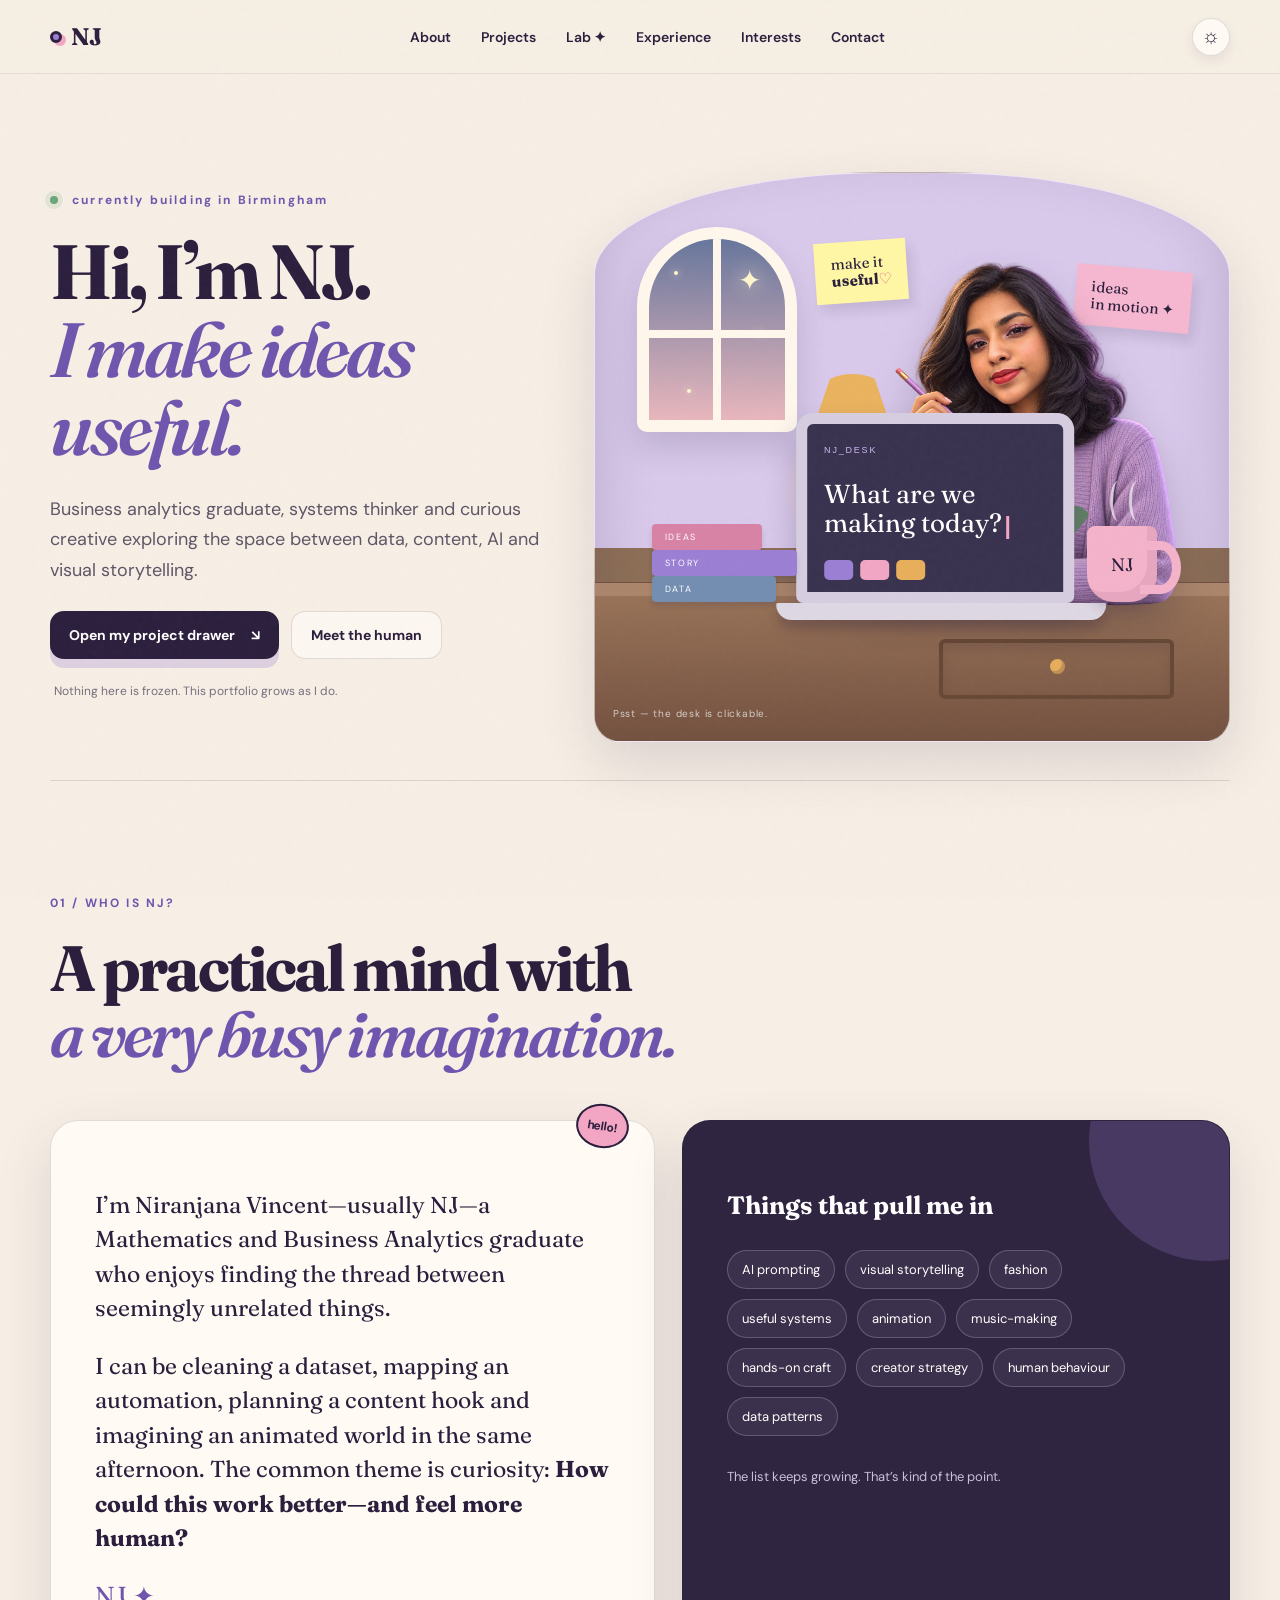
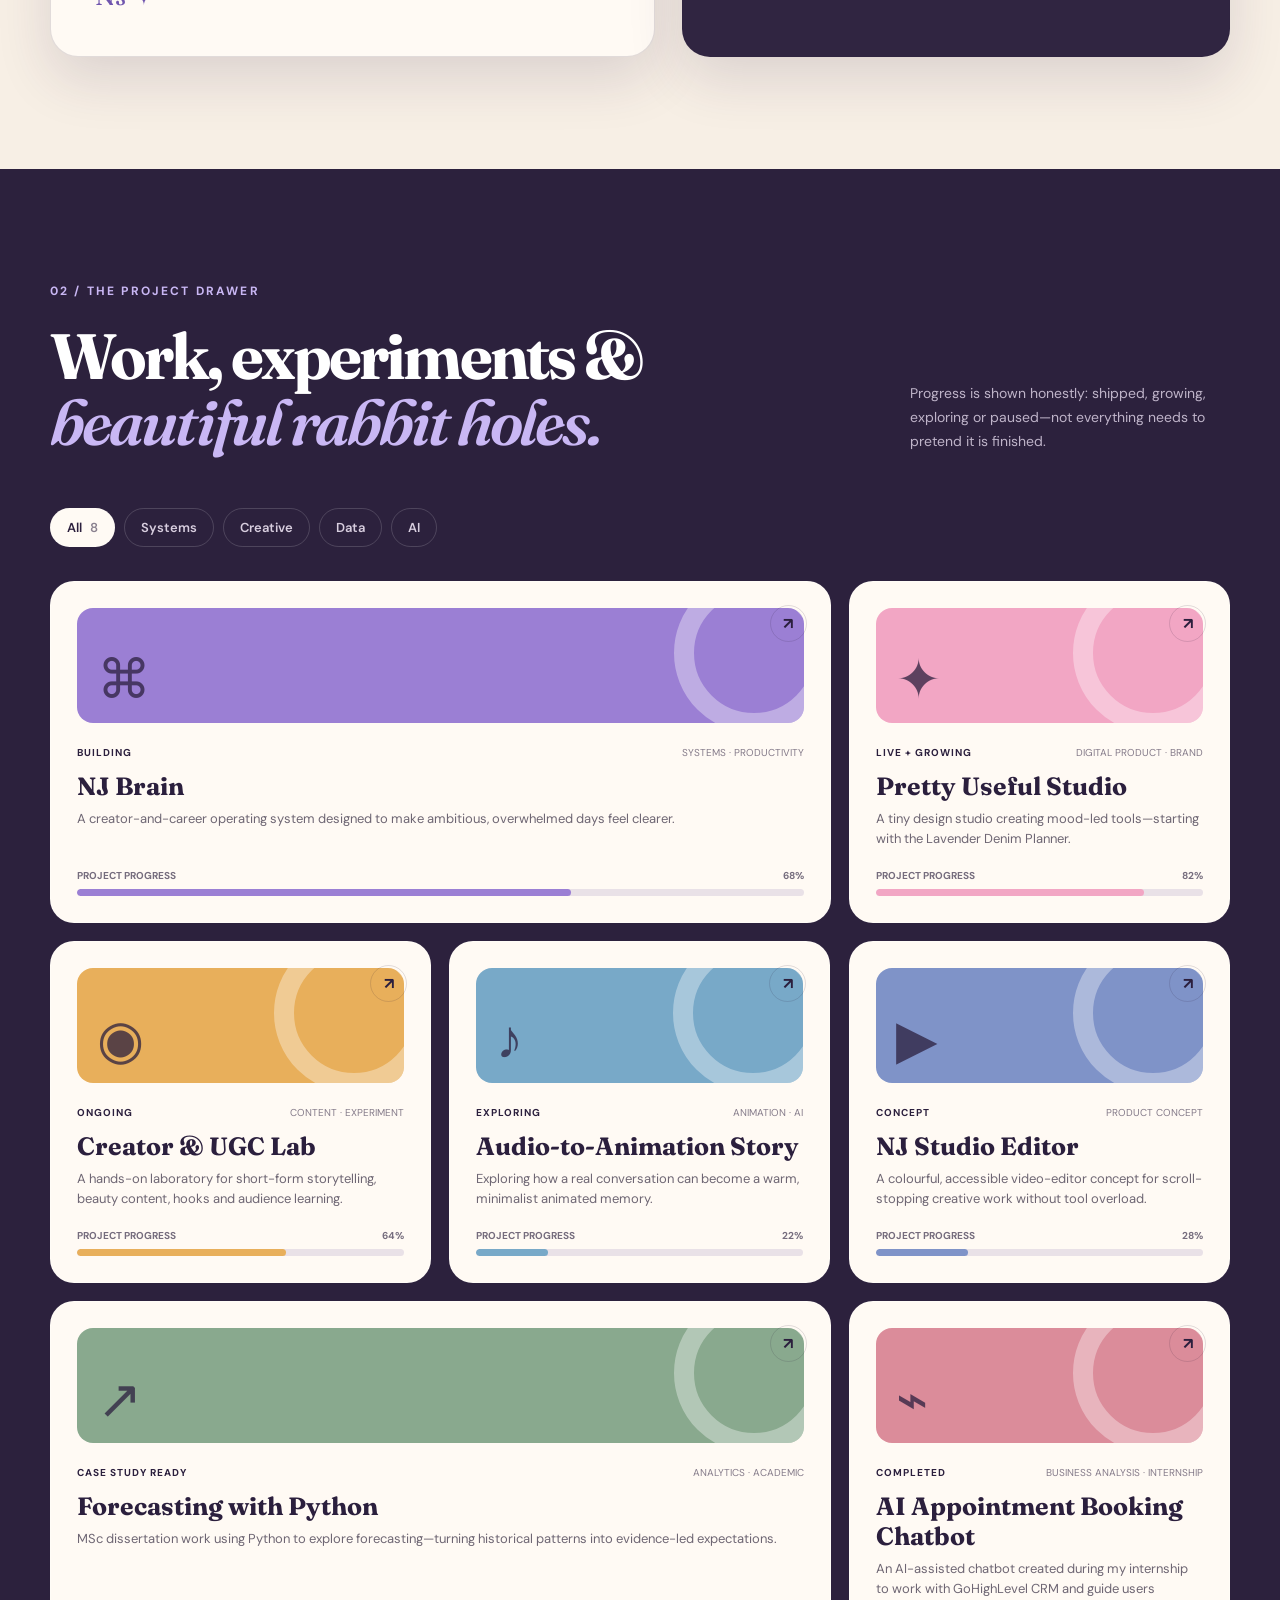
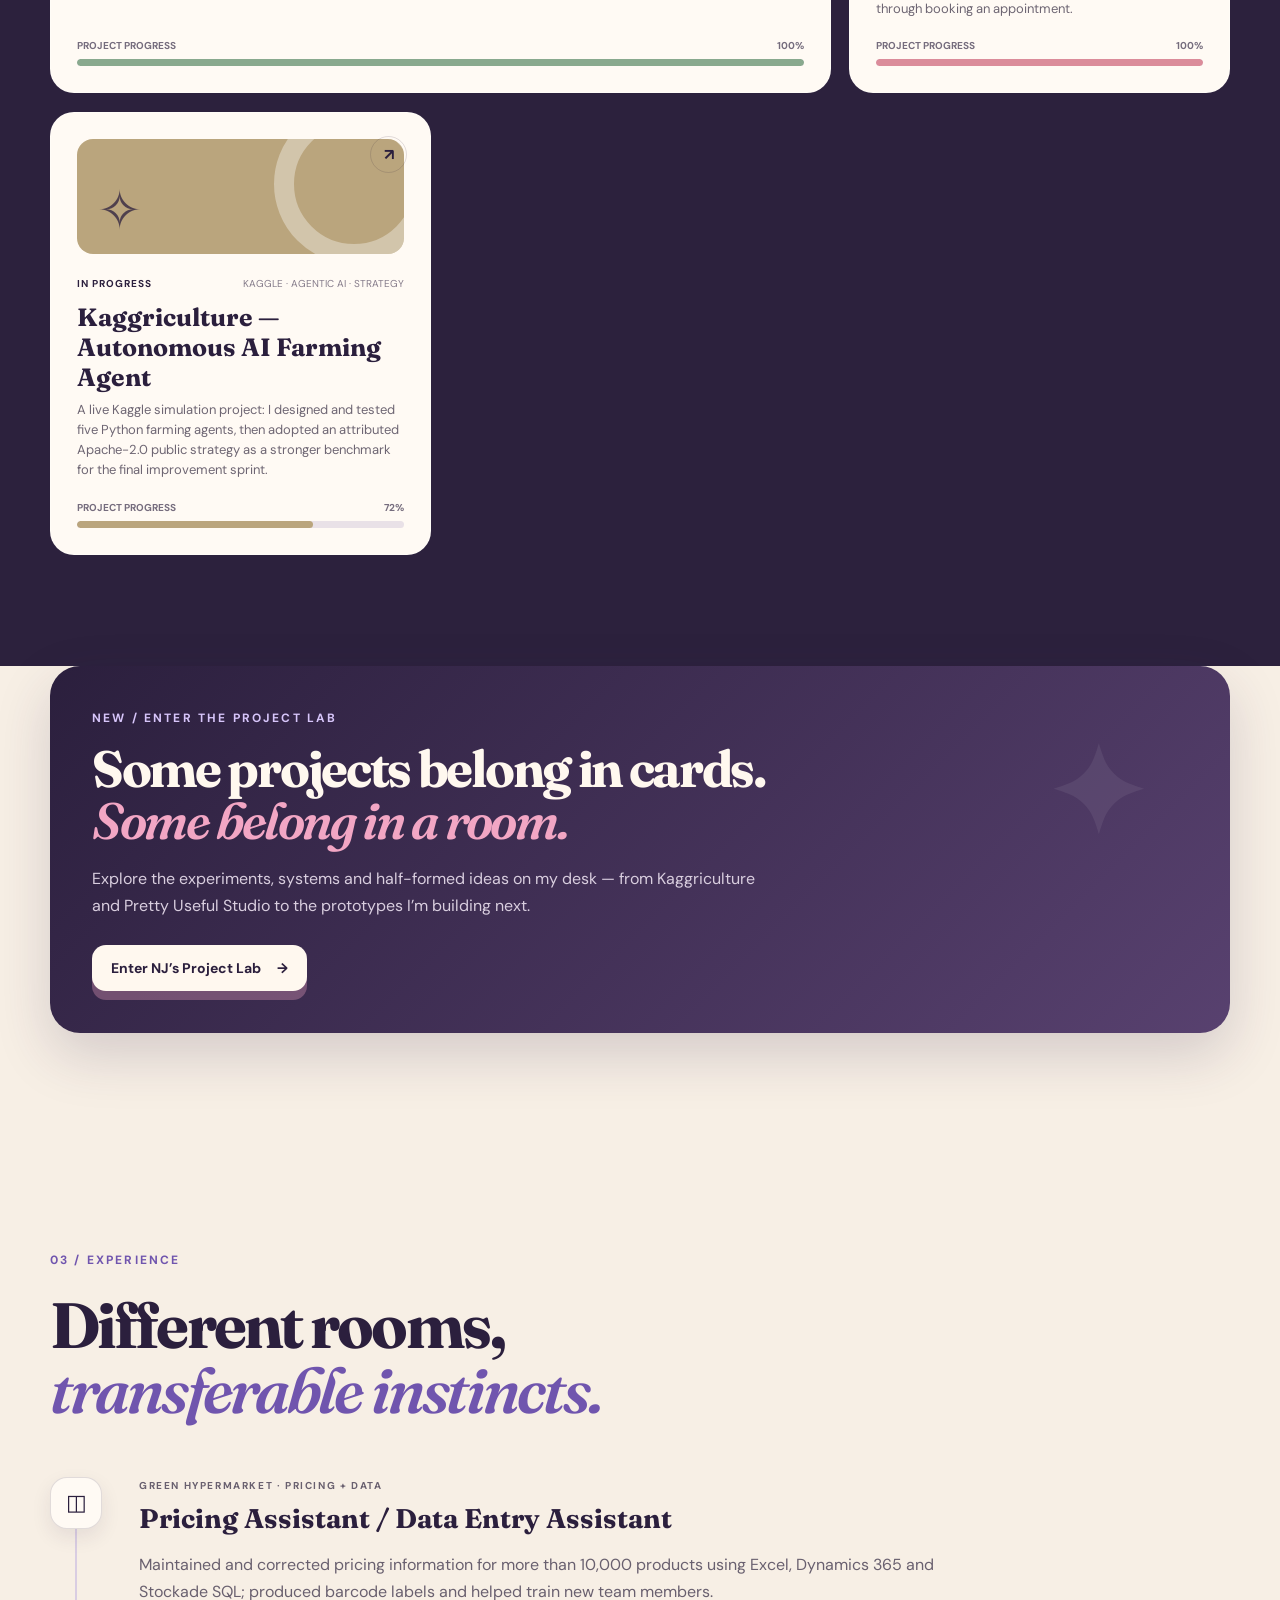
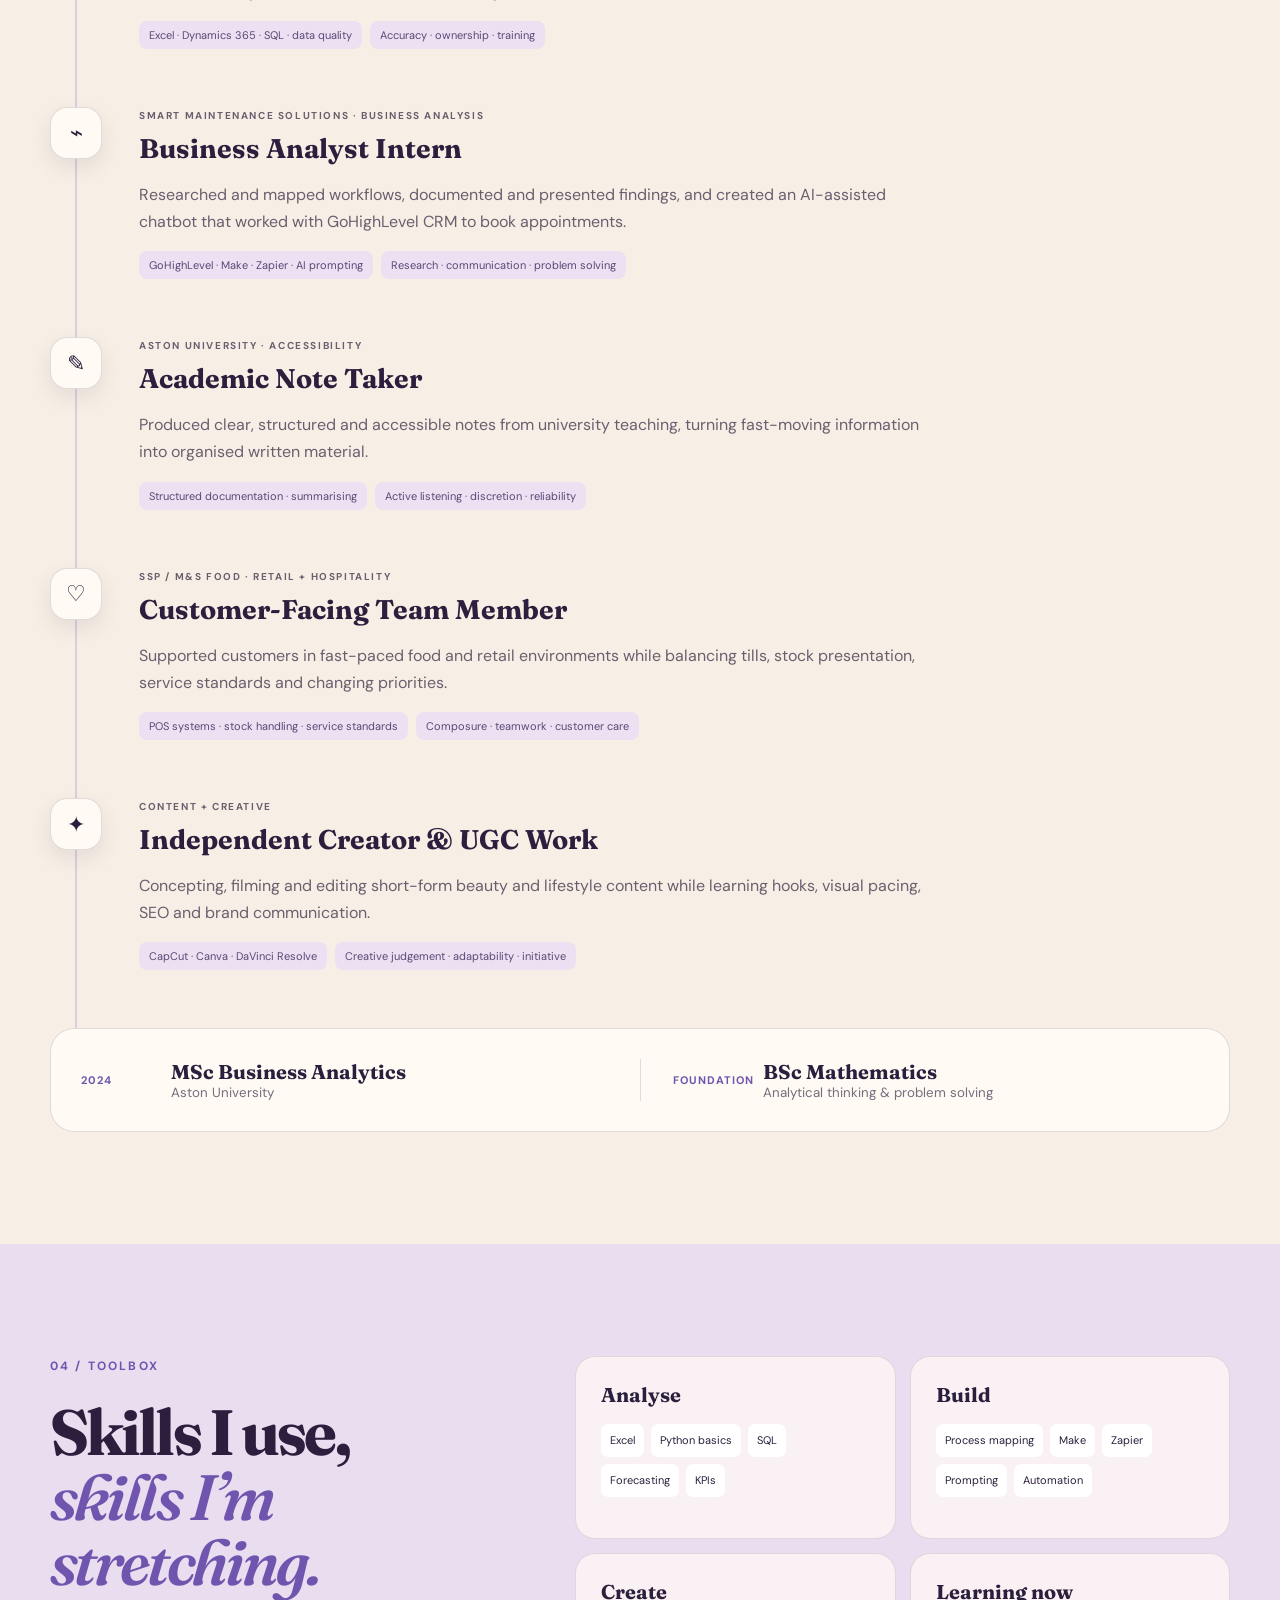
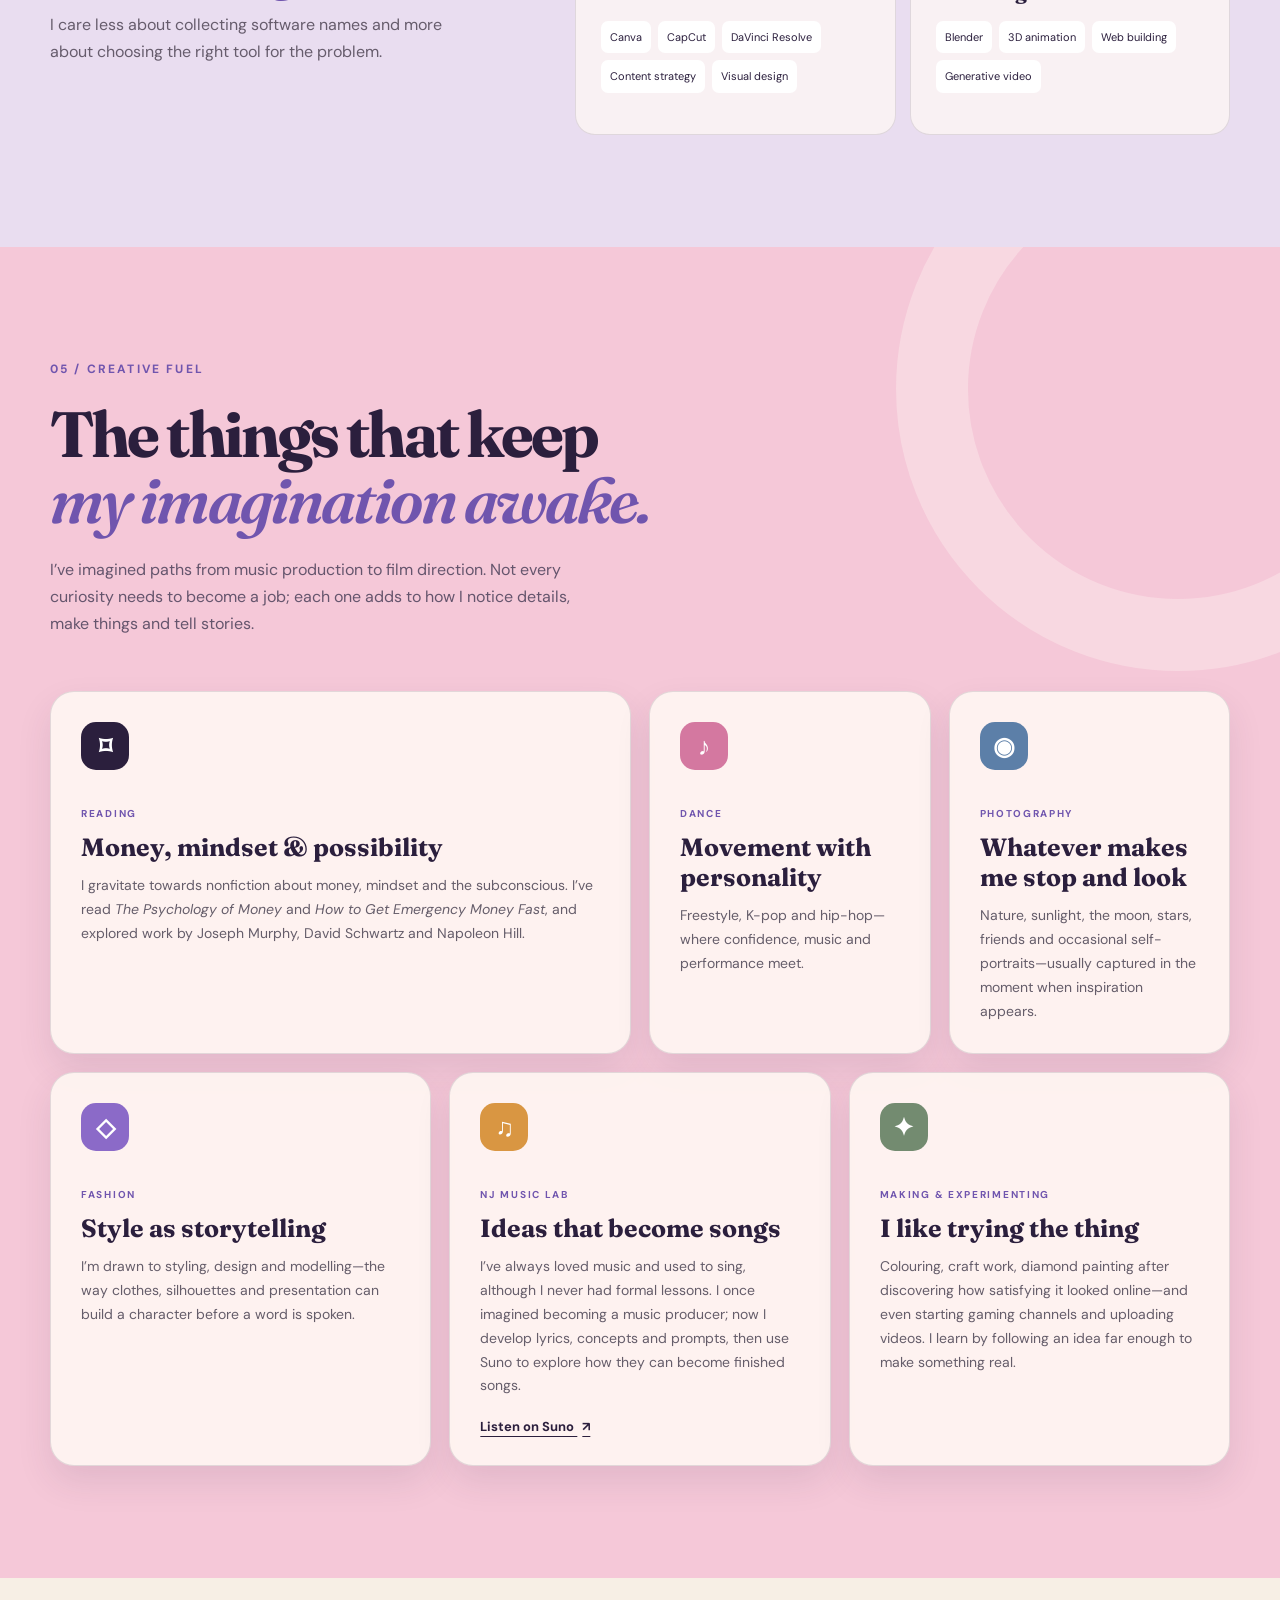
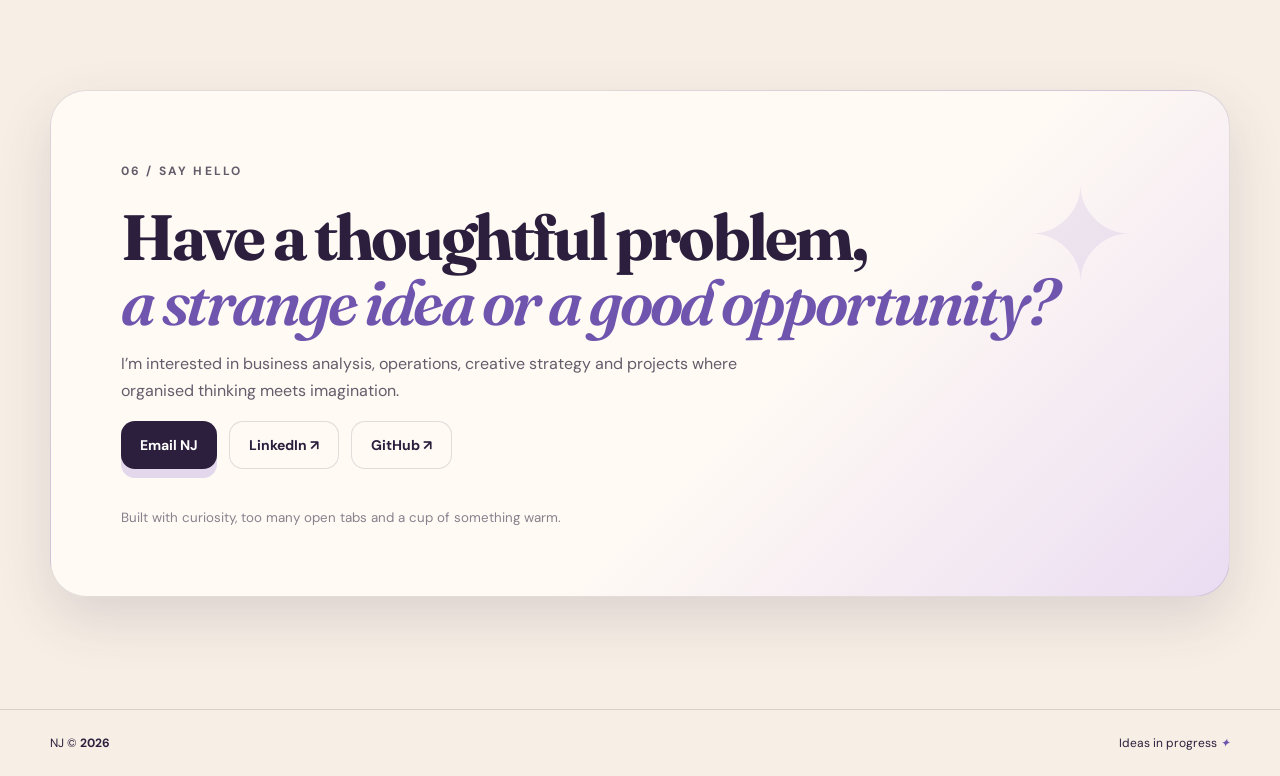
==== commit 1e490389: "Add Project Lab entry to portfolio" ====
--- a/index.html
+++ b/index.html
@@ -9,14 +9,14 @@
   <link rel="preconnect" href="https://fonts.googleapis.com">
   <link rel="preconnect" href="https://fonts.gstatic.com" crossorigin>
   <link href="https://fonts.googleapis.com/css2?family=DM+Sans:wght@400;500;600;700&family=Fraunces:opsz,wght@9..144,600;9..144,700&display=swap" rel="stylesheet">
-  <link rel="stylesheet" href="styles.css" />
+  <link rel="stylesheet" href="styles.css?v=20260924-lab" />
 </head>
 <body>
   <div class="noise" aria-hidden="true"></div>
   <header class="topbar">
     <a class="brand" href="#home" aria-label="NJ home"><span class="brand-dot"></span>NJ</a>
     <nav aria-label="Main navigation">
-      <a href="#about">About</a><a href="#projects">Projects</a><a href="#experience">Experience</a><a href="#interests">Interests</a><a href="#contact">Contact</a>
+      <a href="#about">About</a><a href="#projects">Projects</a><a href="lab.html">Lab ✦</a><a href="#experience">Experience</a><a href="#interests">Interests</a><a href="#contact">Contact</a>
     </nav>
     <button class="lamp-toggle" type="button" aria-label="Toggle evening mode" title="Turn the desk lamp on or off"><span>☼</span></button>
   </header>
@@ -85,6 +85,17 @@
           <button class="filter" data-filter="ai">AI</button>
         </div>
         <div id="projectGrid" class="project-grid"></div>
+      </div>
+    </section>
+
+
+    <section class="lab-invite section-shell reveal" style="padding:0 0 105px">
+      <div style="position:relative;overflow:hidden;padding:42px;border-radius:30px;background:linear-gradient(135deg,#2b1f3d,#58416f);color:#fff8ef;box-shadow:0 22px 55px rgba(55,38,76,.18)">
+        <p class="eyebrow" style="color:#d7c5fa;margin-bottom:14px">NEW / ENTER THE PROJECT LAB</p>
+        <h2 style="font-size:clamp(36px,4vw,56px);max-width:760px">Some projects belong in cards.<br><em style="color:#f2a6c4">Some belong in a room.</em></h2>
+        <p style="max-width:670px;color:#d9cedf;margin:18px 0 25px">Explore the experiments, systems and half-formed ideas on my desk — from Kaggriculture and Pretty Useful Studio to the prototypes I’m building next.</p>
+        <a class="button primary" href="lab.html" style="background:#fff8ef;color:#2b1f3d;box-shadow:0 9px 0 rgba(242,166,196,.32)">Enter NJ’s Project Lab <span>→</span></a>
+        <span aria-hidden="true" style="position:absolute;right:7%;top:14%;font:700 120px Fraunces;color:rgba(255,255,255,.07)">✦</span>
       </div>
     </section>
 
@@ -181,6 +192,6 @@
   <dialog id="projectDialog" class="project-dialog"><button class="dialog-close" aria-label="Close">×</button><div id="dialogContent"></div></dialog>
   <dialog id="noteDialog" class="note-dialog"><button class="dialog-close" aria-label="Close">×</button><div><p class="eyebrow">A NOTE FROM THE DESK</p><h2>I’m not one neat job title.</h2><p>I’m at my best where analysis, organisation and creative curiosity overlap. This space is a record of me following those connections—and turning them into things you can actually see and use.</p><span class="signature">— NJ ✦</span></div></dialog>
 
-  <script src="script.js"></script>
+  <script src="script.js?v=20260924-lab"></script>
 </body>
 </html>
--- a/styles.css
+++ b/styles.css
@@ -29,15 +29,18 @@
 @media(max-width:620px){.wish-note{right:10px;bottom:7px}.shooting-star{left:95px}}
 
 @media(prefers-reduced-motion:reduce){*{scroll-behavior:auto!important;animation:none!important;transition:none!important}.reveal{opacity:1;transform:none}}
-.nj-character{position:absolute;z-index:2;width:325px;right:48px;bottom:128px;filter:drop-shadow(0 18px 18px rgba(43,31,61,.22));pointer-events:auto;cursor:pointer;animation:characterFloat 5s ease-in-out infinite}@keyframes characterFloat{50%{transform:translateY(-5px)}}
+.nj-character{position:absolute;z-index:2;width:325px;right:48px;bottom:128px;filter:drop-shadow(0 18px 18px rgba(43,31,61,.22));pointer-events:none;animation:characterFloat 5s ease-in-out infinite}@keyframes characterFloat{50%{transform:translateY(-5px)}}
 @media(max-width:620px){.nj-character{width:245px;right:-4px;bottom:103px}}
 .interest-card:nth-child(1){grid-column:span 6}.interest-card:nth-child(2),.interest-card:nth-child(3){grid-column:span 3}.interest-card:nth-child(5){grid-column:span 4}.interest-making .interest-symbol{background:#738b70}
 @media(max-width:900px){.interest-card,.interest-card:nth-child(1),.interest-card:nth-child(2),.interest-card:nth-child(3),.interest-card:nth-child(5){grid-column:span 6}}
 @media(max-width:620px){.interest-card,.interest-card:nth-child(1),.interest-card:nth-child(2),.interest-card:nth-child(3),.interest-card:nth-child(5){grid-column:span 12}}
 
-.nj-character:hover,.nj-character:focus-visible{filter:drop-shadow(0 22px 22px rgba(43,31,61,.3)) drop-shadow(0 0 12px rgba(255,245,205,.7));outline:none}
 @media(max-width:620px){
   .wall-note{display:block;padding:9px 11px;font-size:11px;z-index:1}
   .note-one{left:145px;top:28px;transform:rotate(-5deg) scale(.86)}
   .note-two{right:12px;top:91px;transform:rotate(5deg) scale(.86)}
 }
+
+.character-hotspot{position:absolute;right:114px;top:88px;width:160px;height:160px;border:0;border-radius:50%;background:transparent;z-index:6;cursor:pointer}
+.character-hotspot:focus-visible{outline:3px solid rgba(255,245,205,.9);outline-offset:4px;box-shadow:0 0 0 9px rgba(155,127,212,.25)}
+@media(max-width:620px){.character-hotspot{right:54px;top:80px;width:120px;height:120px}}
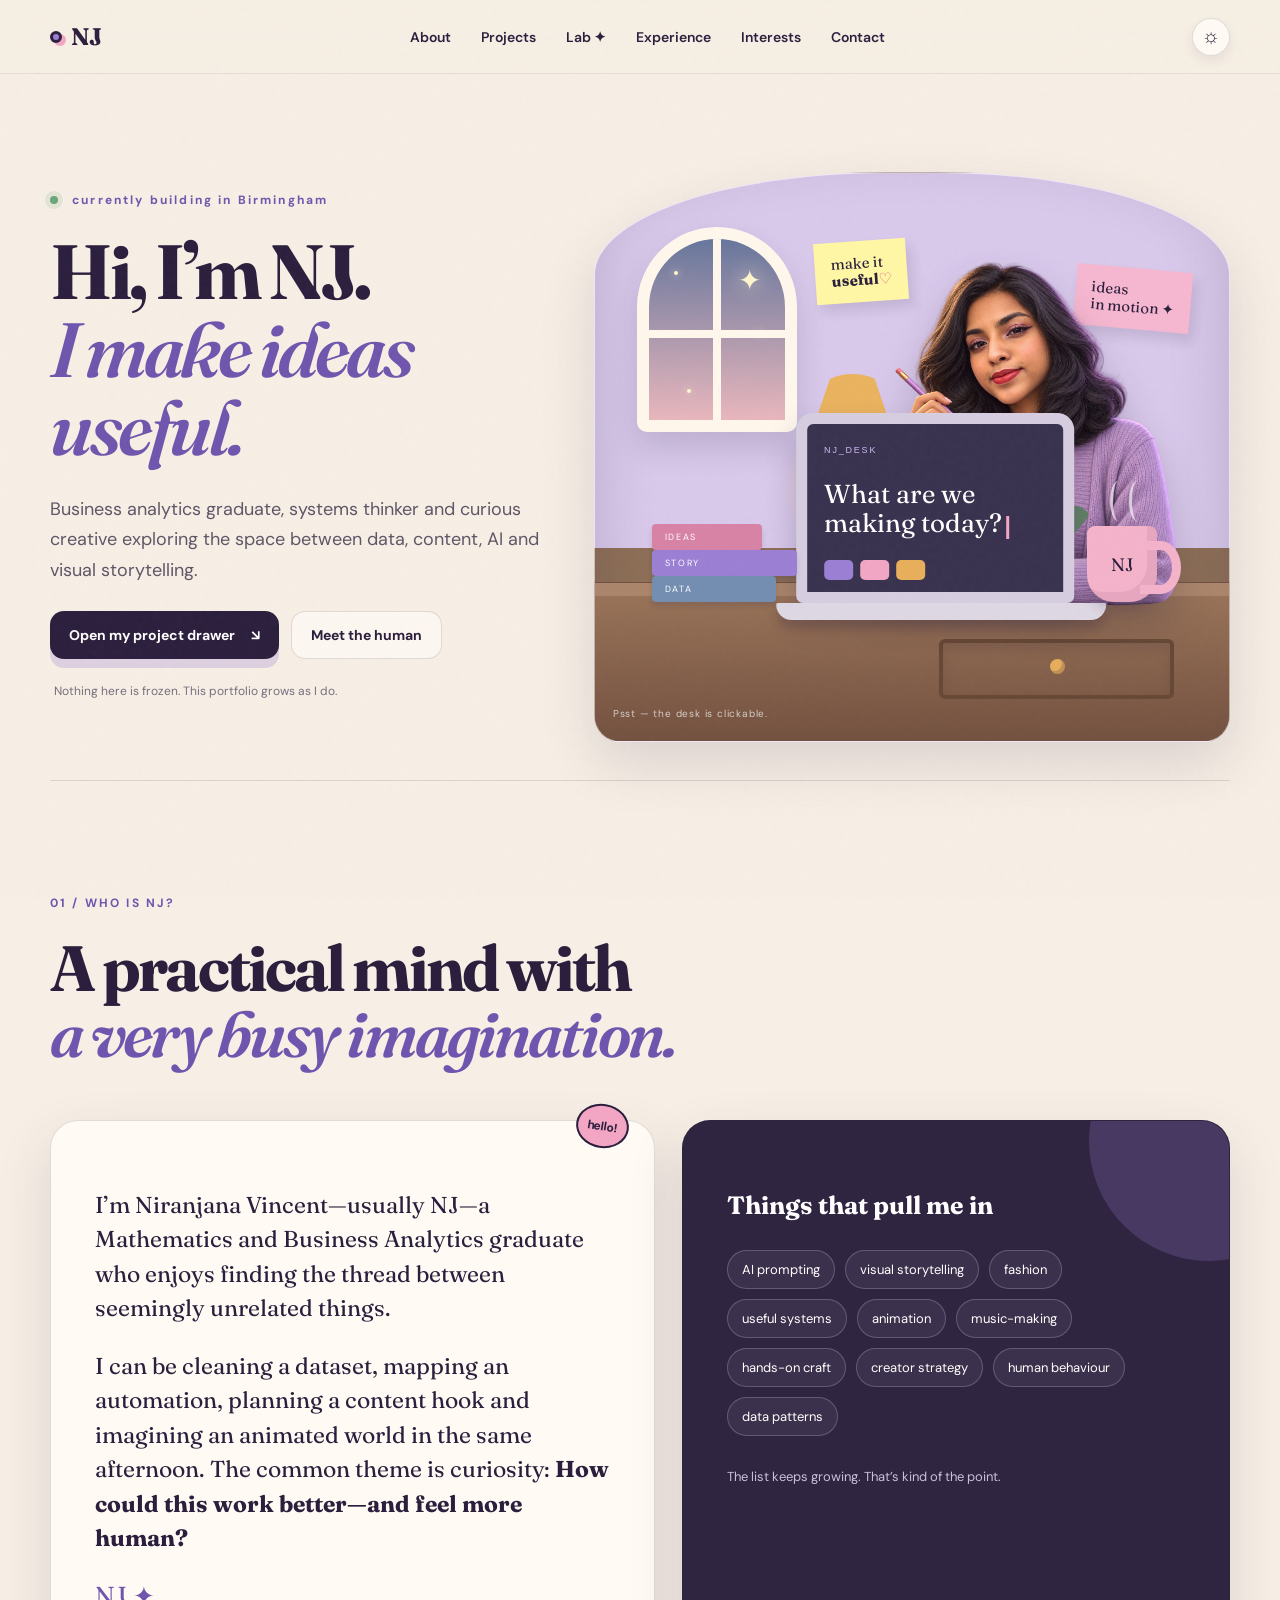
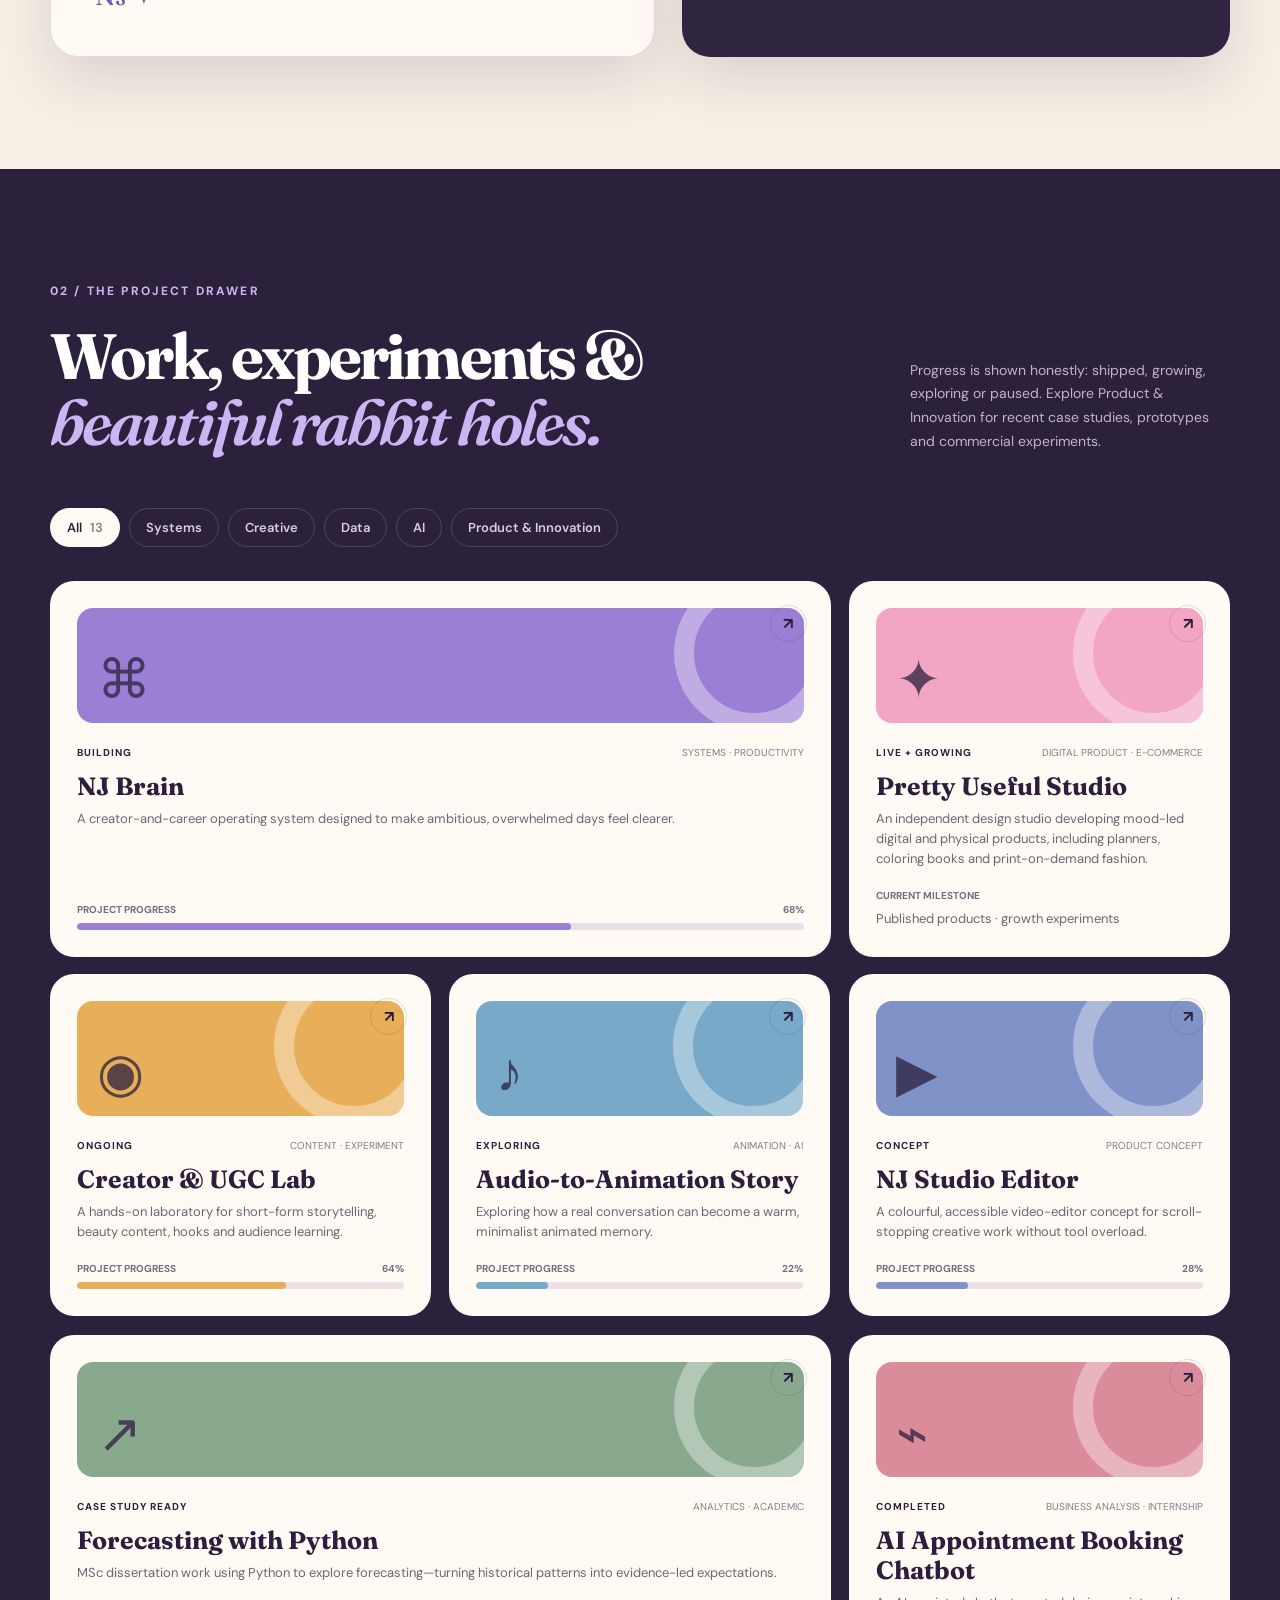
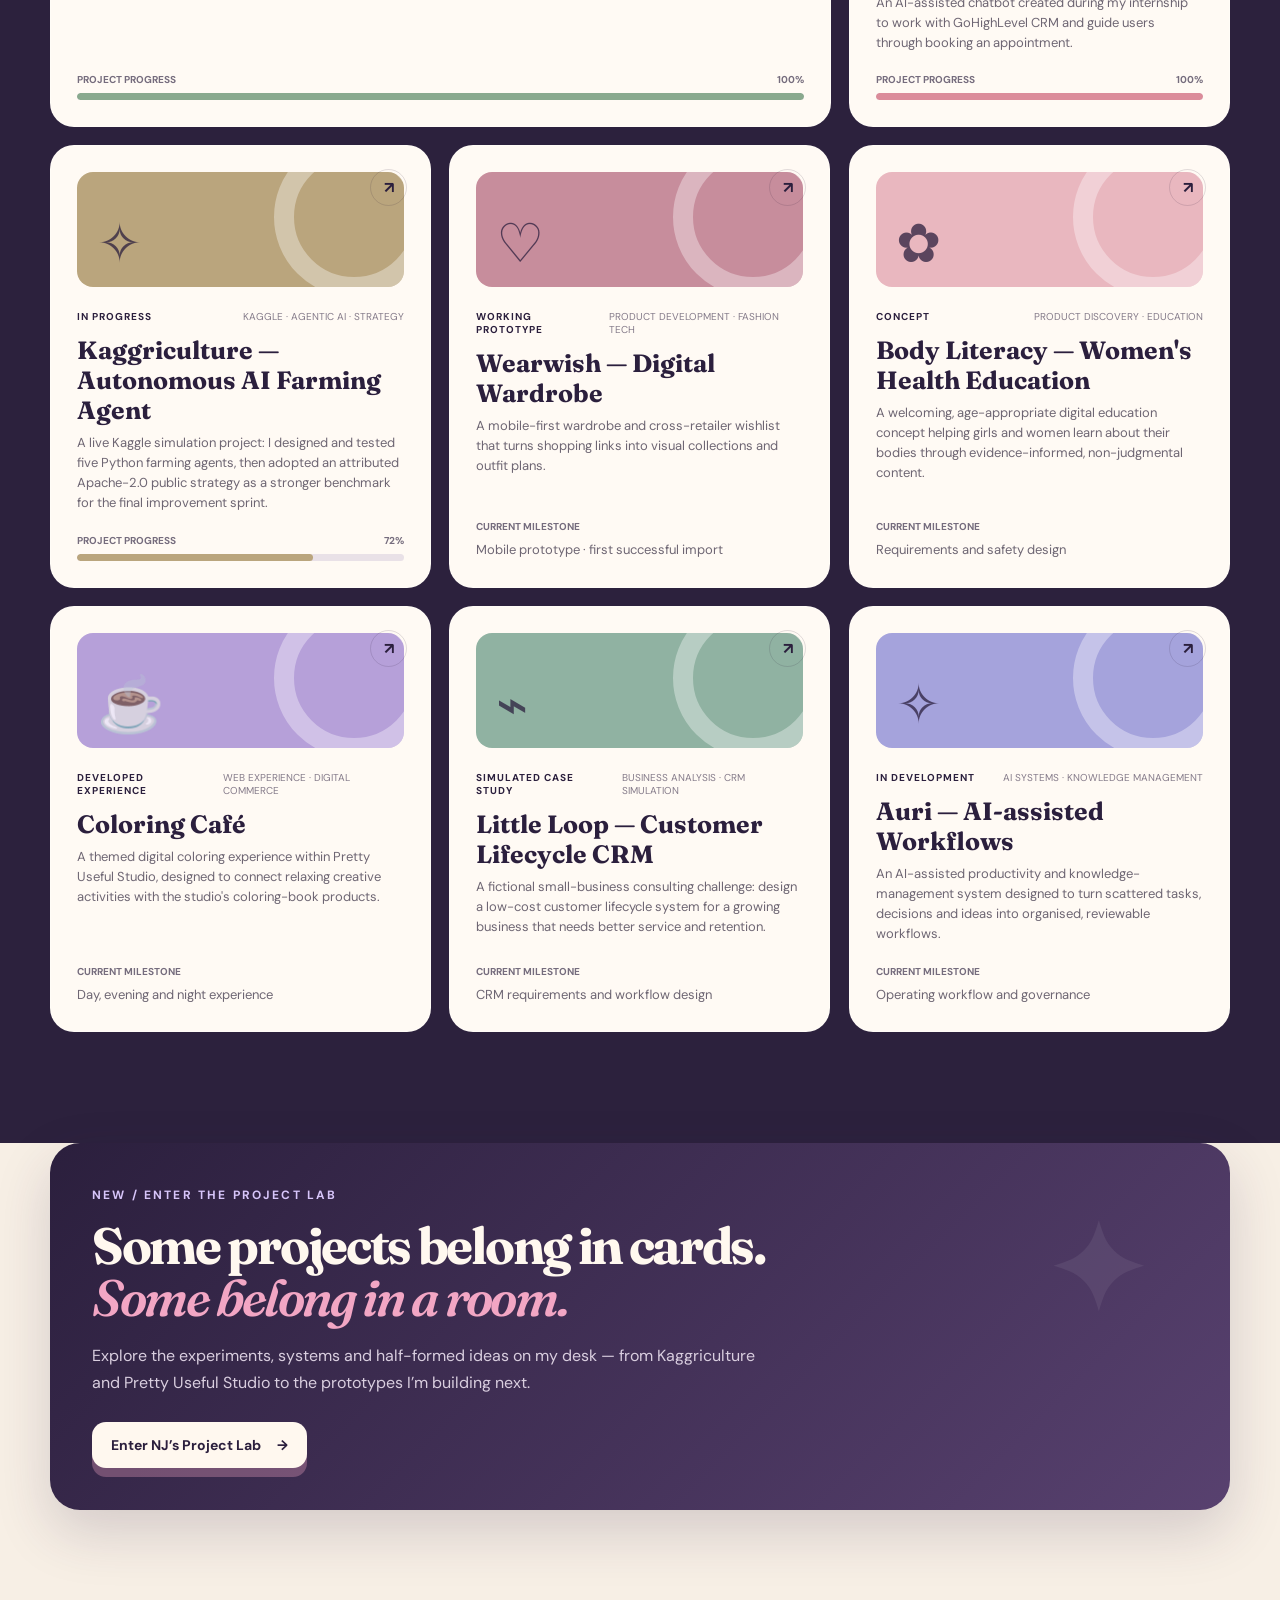
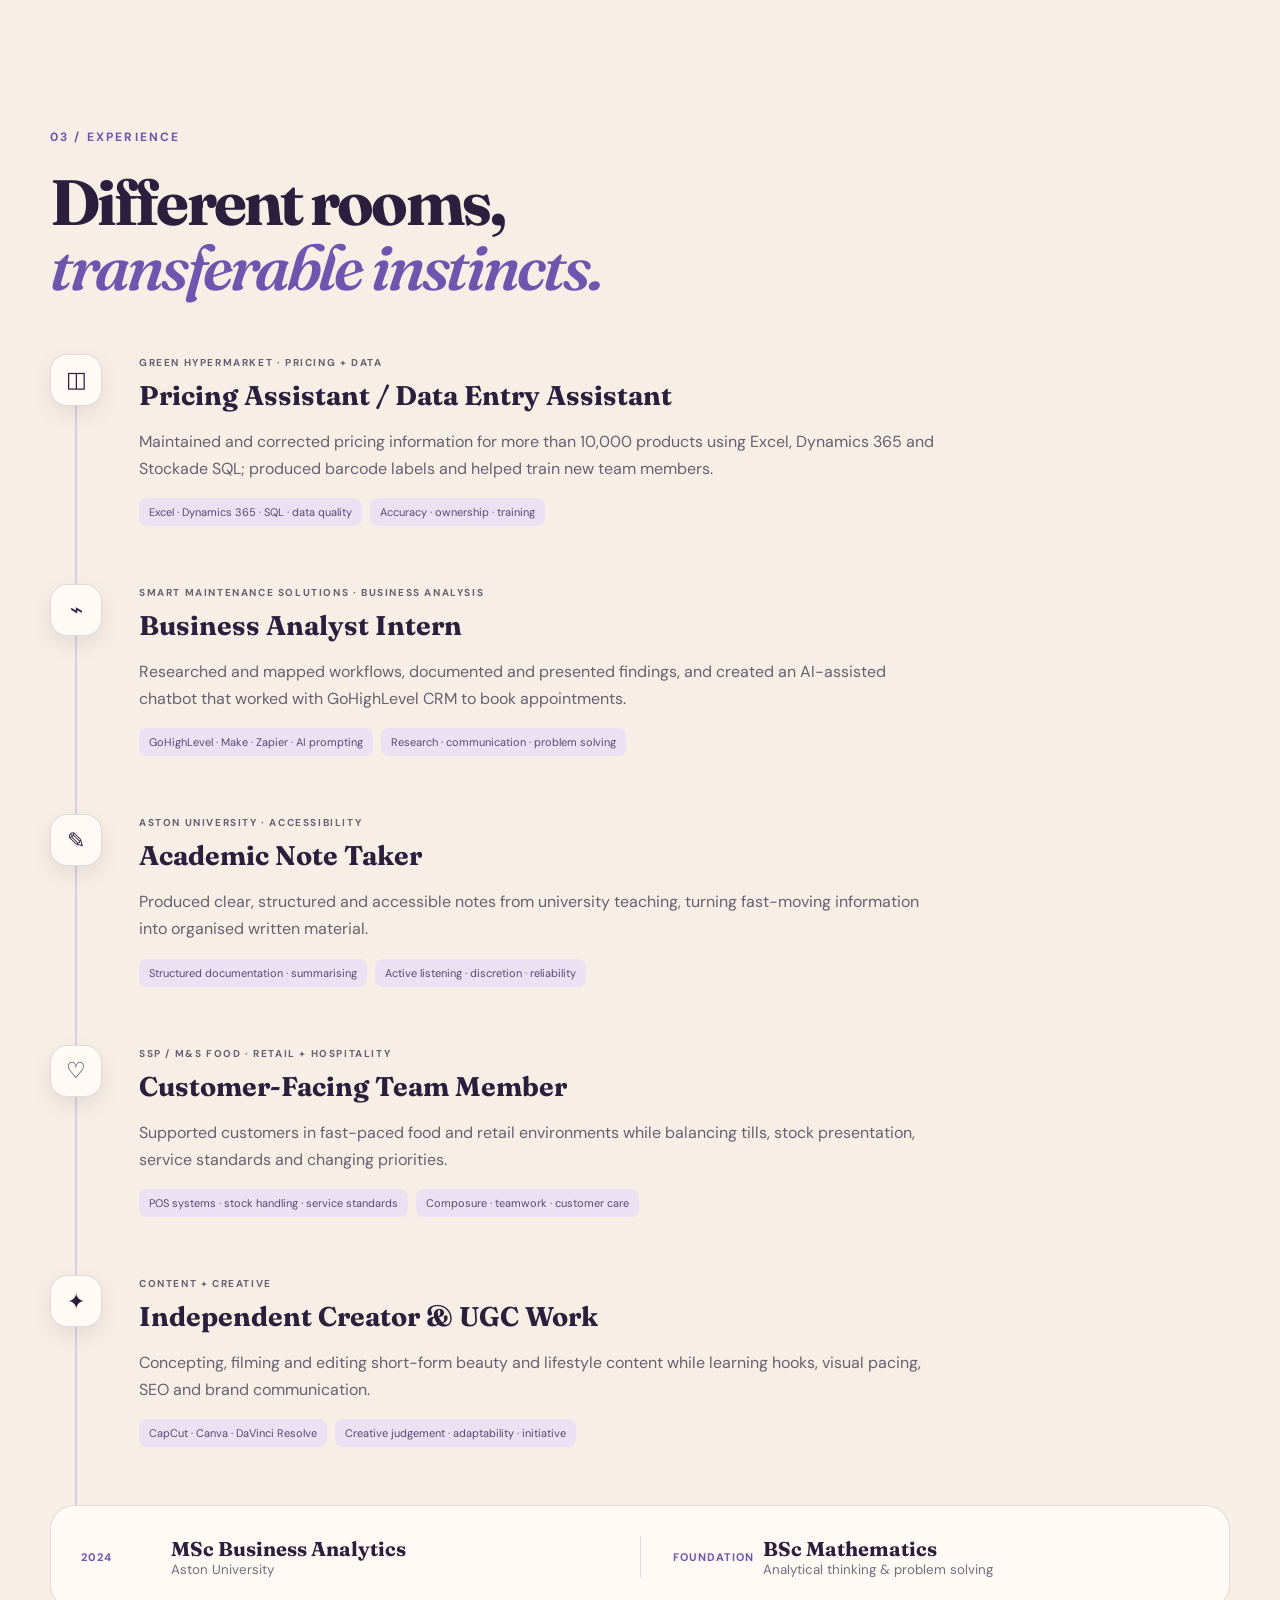
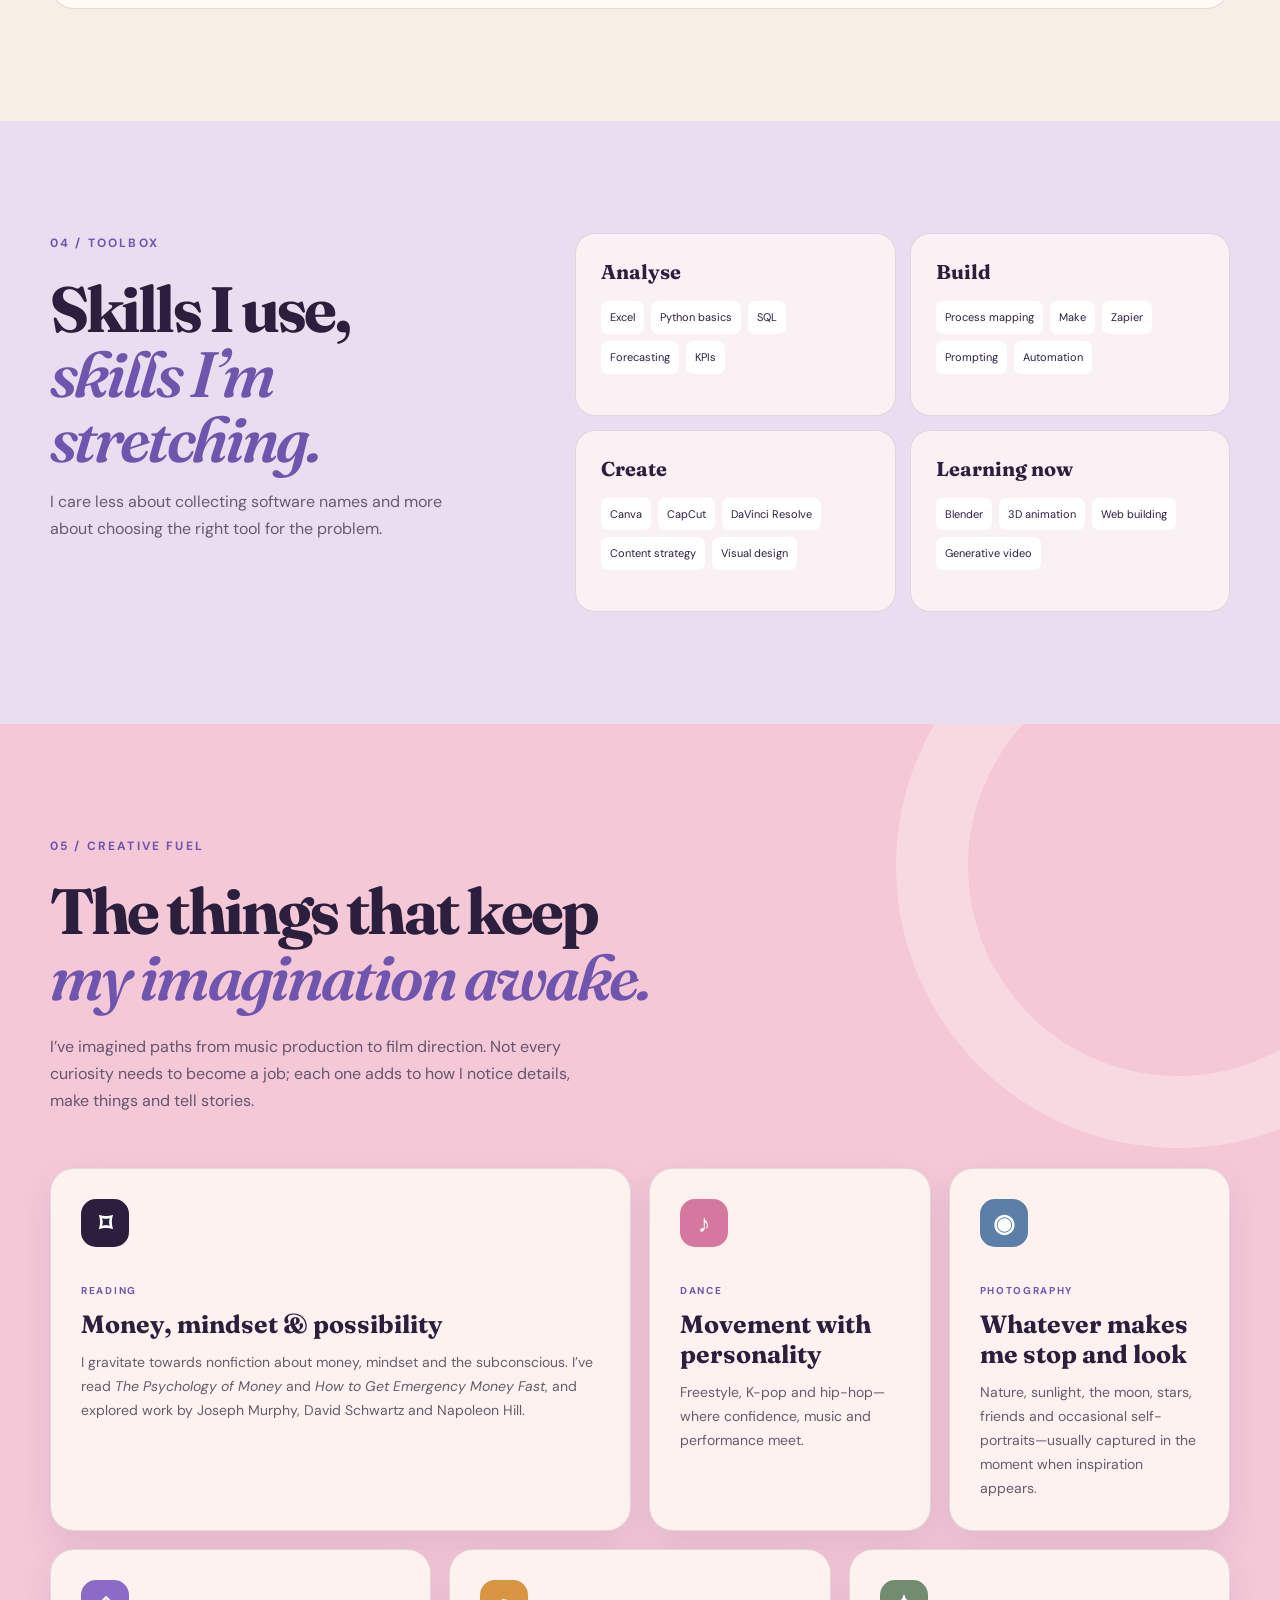
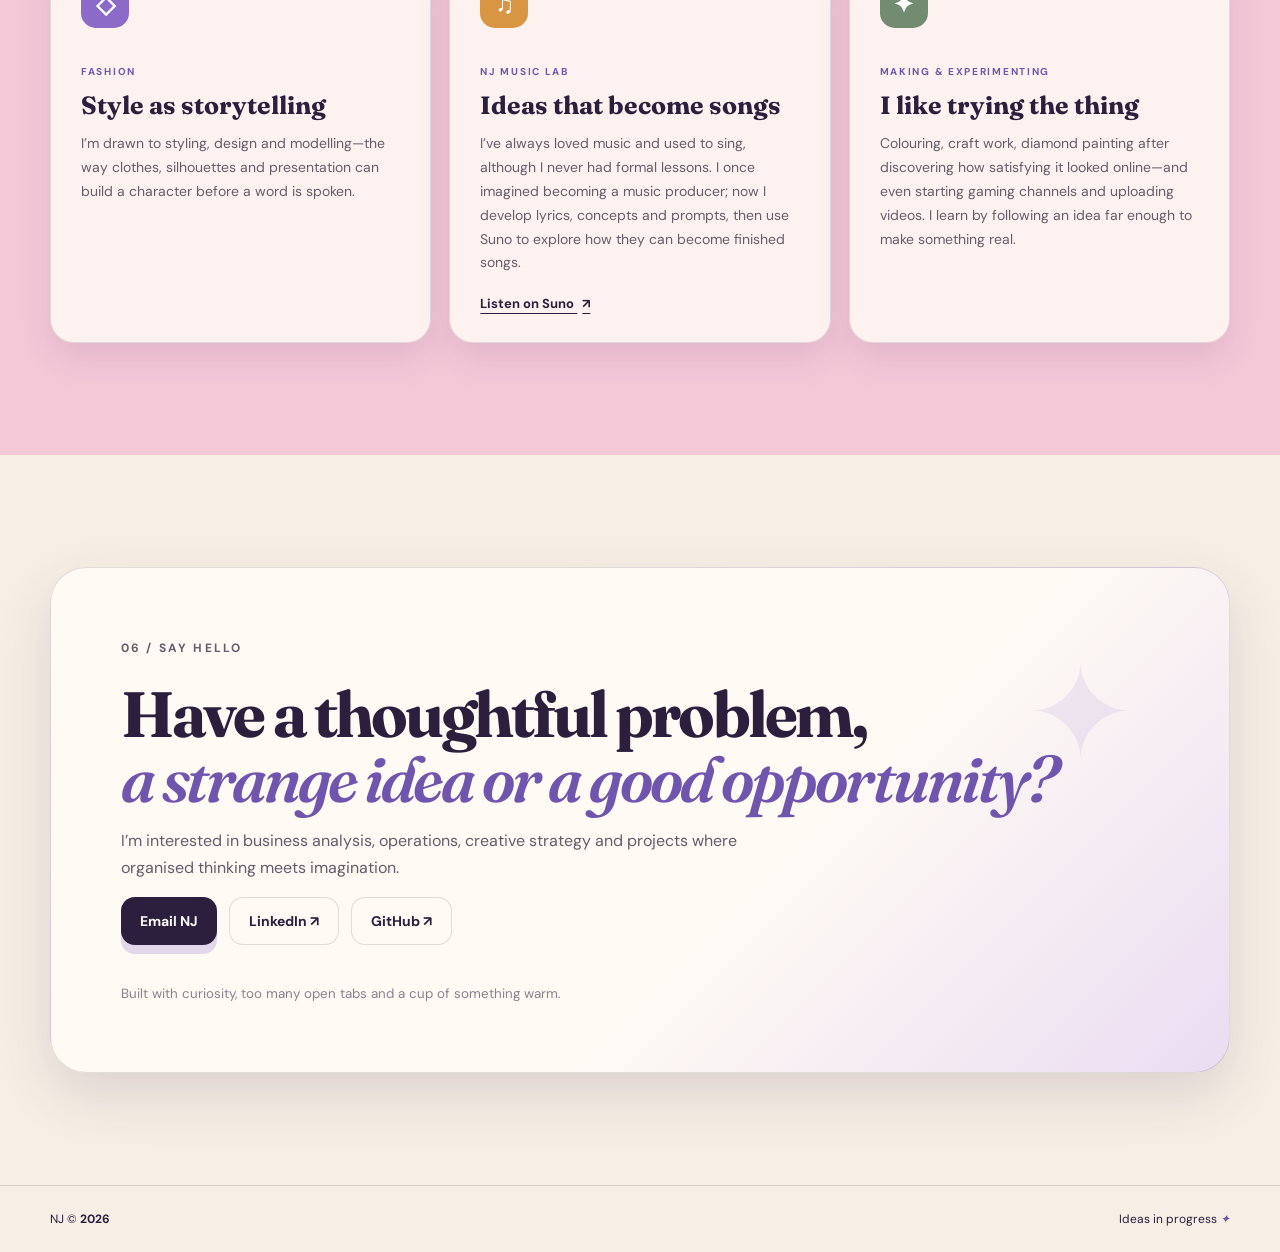
==== commit c61b5592: "Expose Product and Innovation filter and refresh project cards" ====
--- a/index.html
+++ b/index.html
@@ -3,6 +3,7 @@
 <head>
   <meta charset="UTF-8" />
   <meta name="viewport" content="width=device-width, initial-scale=1.0" />
+  <meta name="goatcounter-code" content="njisontosmth" />
   <meta name="description" content="NJ's interactive portfolio — business analytics, automation, content and curious experiments." />
   <meta name="theme-color" content="#2b1f3d" />
   <title>NJ — Ideas in Progress</title>
@@ -75,14 +76,15 @@
       <div class="section-shell">
         <div class="section-heading row-heading reveal">
           <div><p class="eyebrow">02 / THE PROJECT DRAWER</p><h2>Work, experiments &<br><em>beautiful rabbit holes.</em></h2></div>
-          <p class="heading-note">Progress is shown honestly: shipped, growing, exploring or paused—not everything needs to pretend it is finished.</p>
+          <p class="heading-note">Progress is shown honestly: shipped, growing, exploring or paused. Explore Product &amp; Innovation for recent case studies, prototypes and commercial experiments.</p>
         </div>
         <div class="filter-row reveal" role="group" aria-label="Filter projects">
-          <button class="filter active" data-filter="all">All <span>8</span></button>
+          <button class="filter active" data-filter="all">All <span>13</span></button>
           <button class="filter" data-filter="systems">Systems</button>
           <button class="filter" data-filter="creative">Creative</button>
           <button class="filter" data-filter="data">Data</button>
           <button class="filter" data-filter="ai">AI</button>
+          <button class="filter" data-filter="product">Product &amp; Innovation</button>
         </div>
         <div id="projectGrid" class="project-grid"></div>
       </div>
@@ -192,6 +194,7 @@
   <dialog id="projectDialog" class="project-dialog"><button class="dialog-close" aria-label="Close">×</button><div id="dialogContent"></div></dialog>
   <dialog id="noteDialog" class="note-dialog"><button class="dialog-close" aria-label="Close">×</button><div><p class="eyebrow">A NOTE FROM THE DESK</p><h2>I’m not one neat job title.</h2><p>I’m at my best where analysis, organisation and creative curiosity overlap. This space is a record of me following those connections—and turning them into things you can actually see and use.</p><span class="signature">— NJ ✦</span></div></dialog>
 
-  <script src="script.js?v=20260924-lab"></script>
+  <script src="analytics.js?v=20260924-1"></script>
+  <script src="script.js?v=20261125-innovation"></script>
 </body>
 </html>
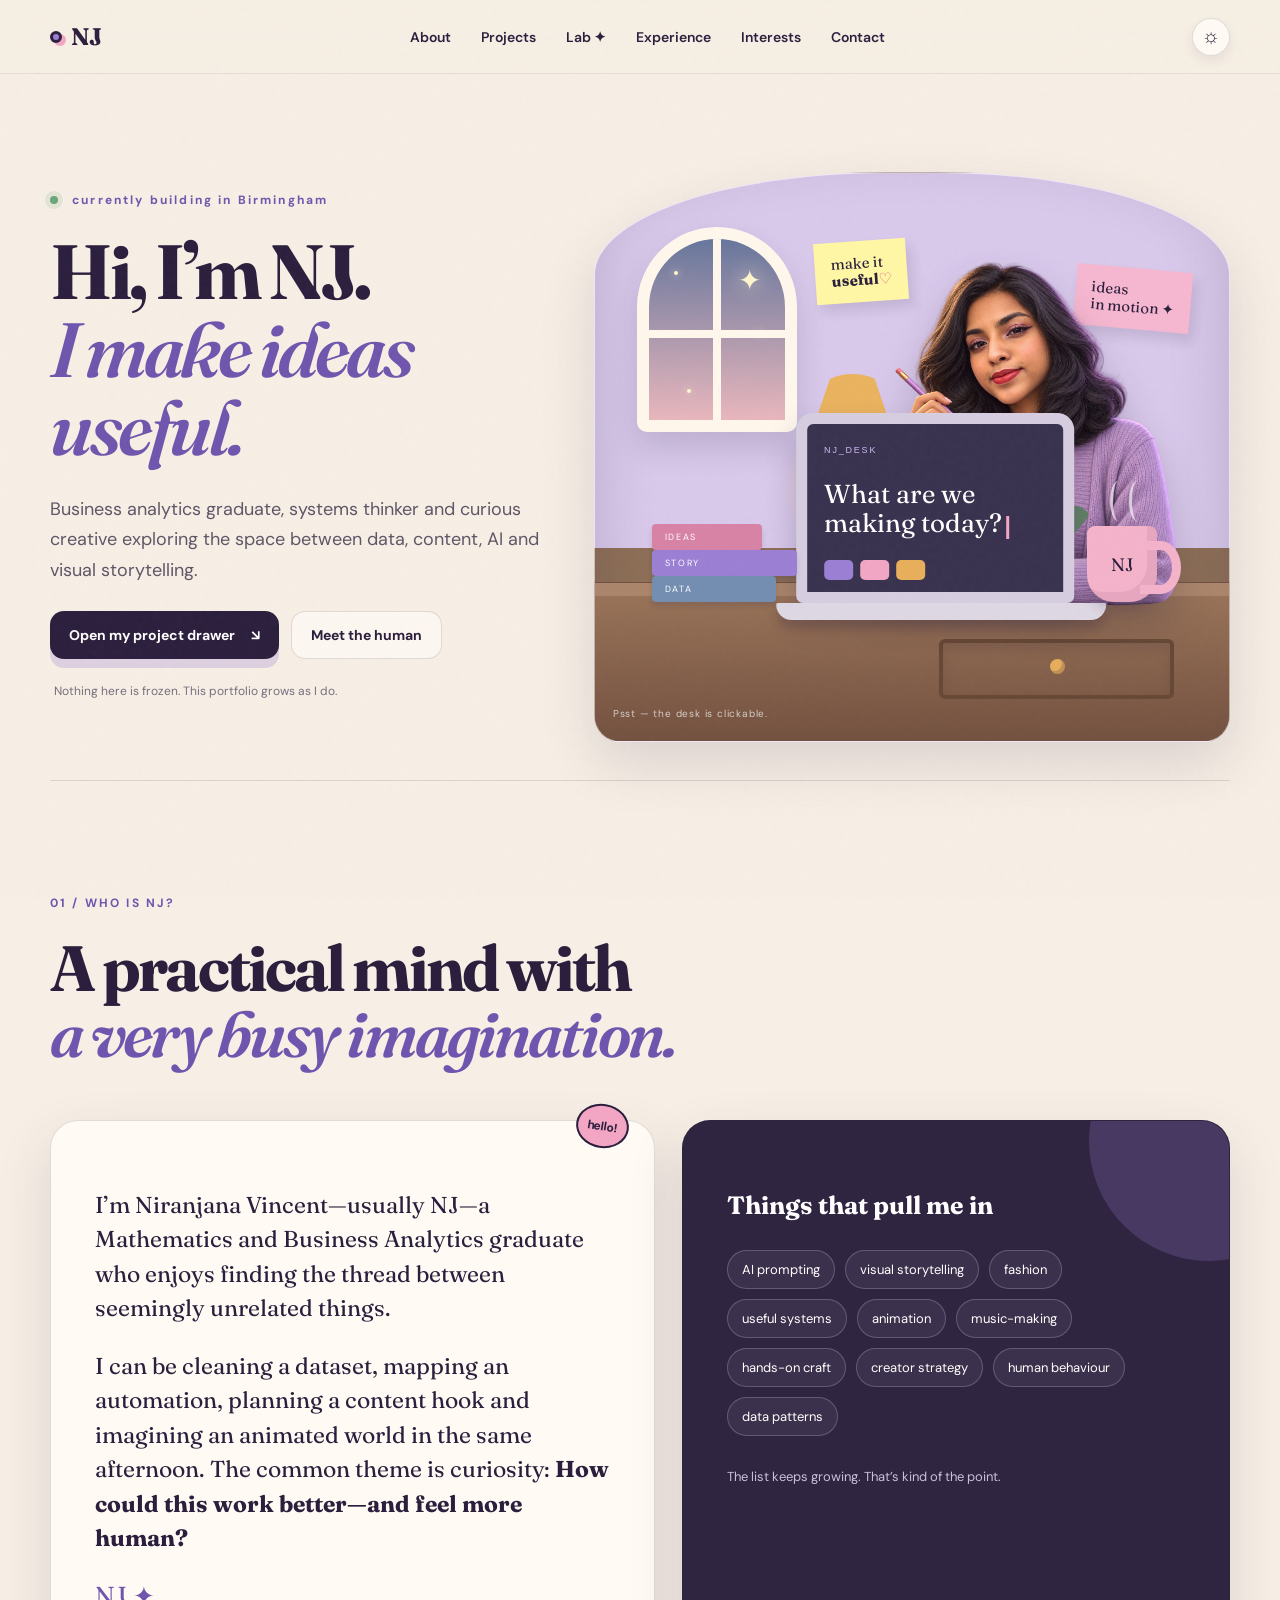
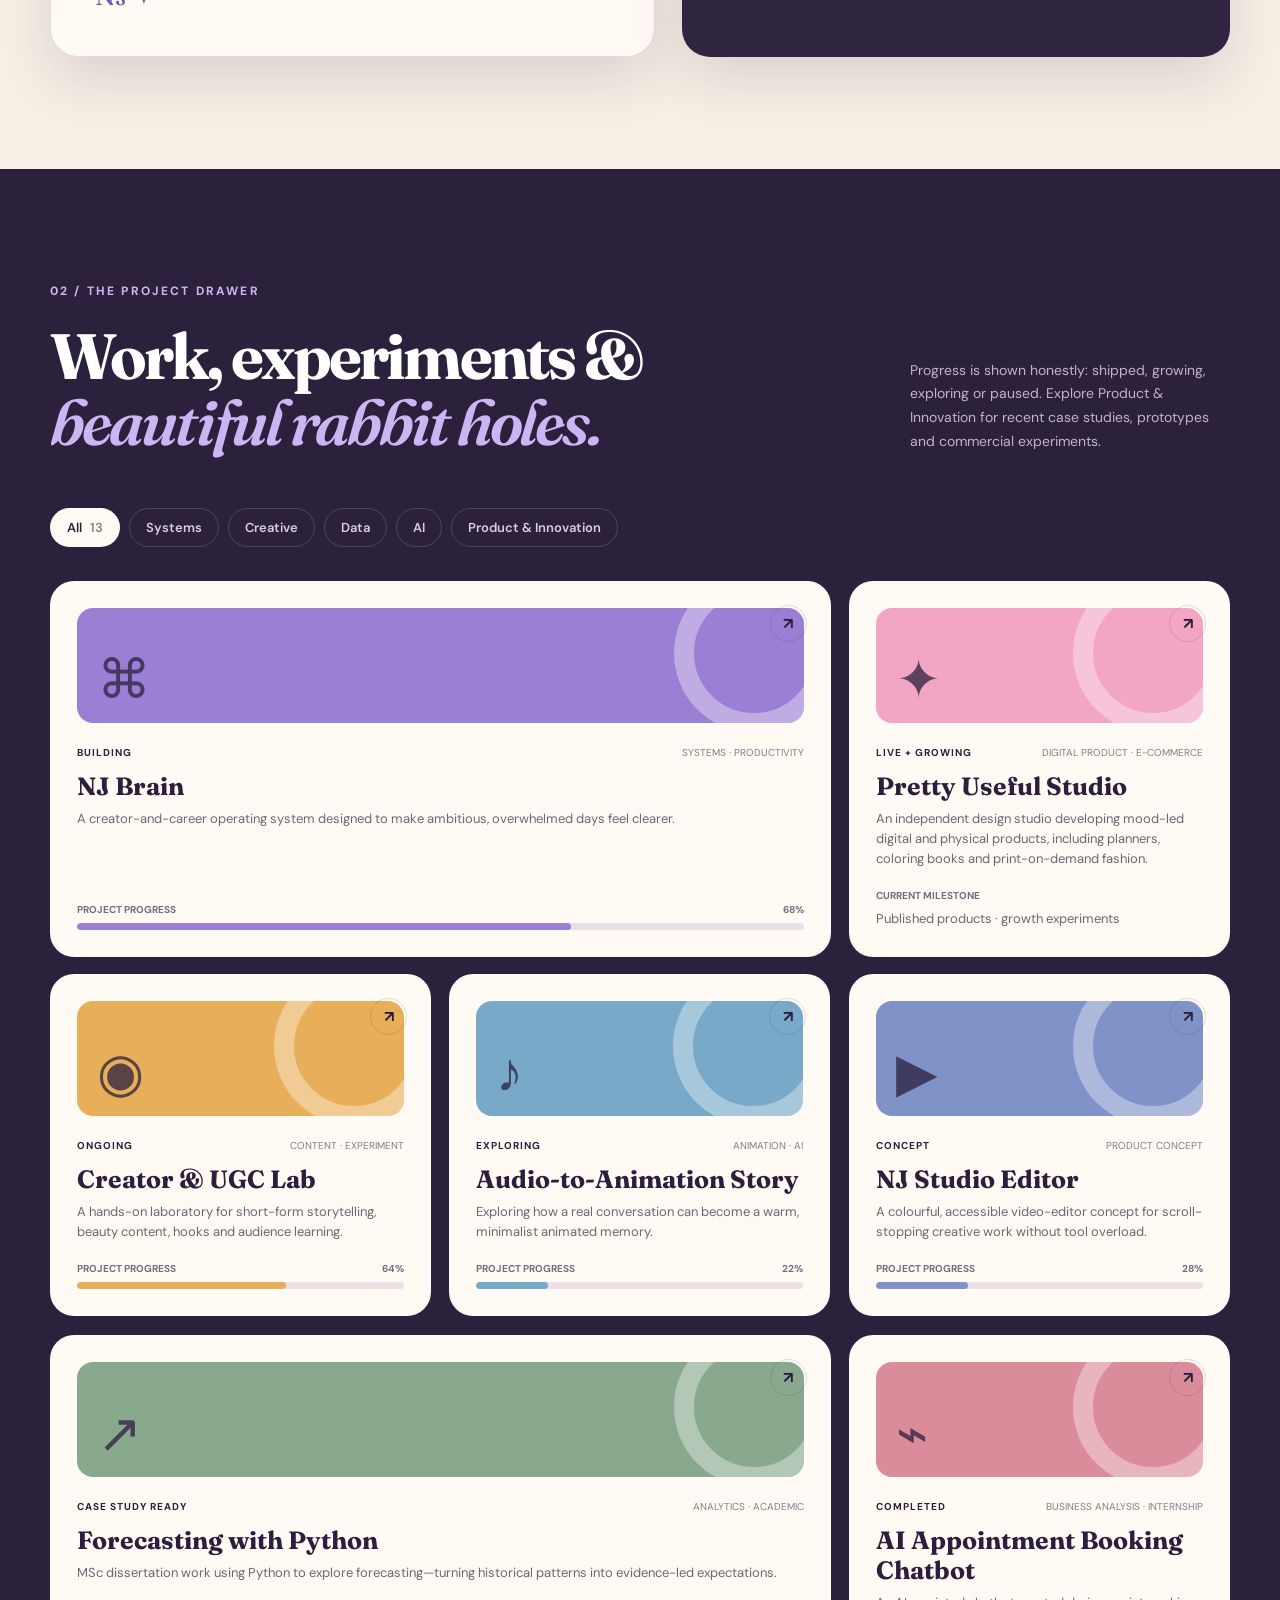
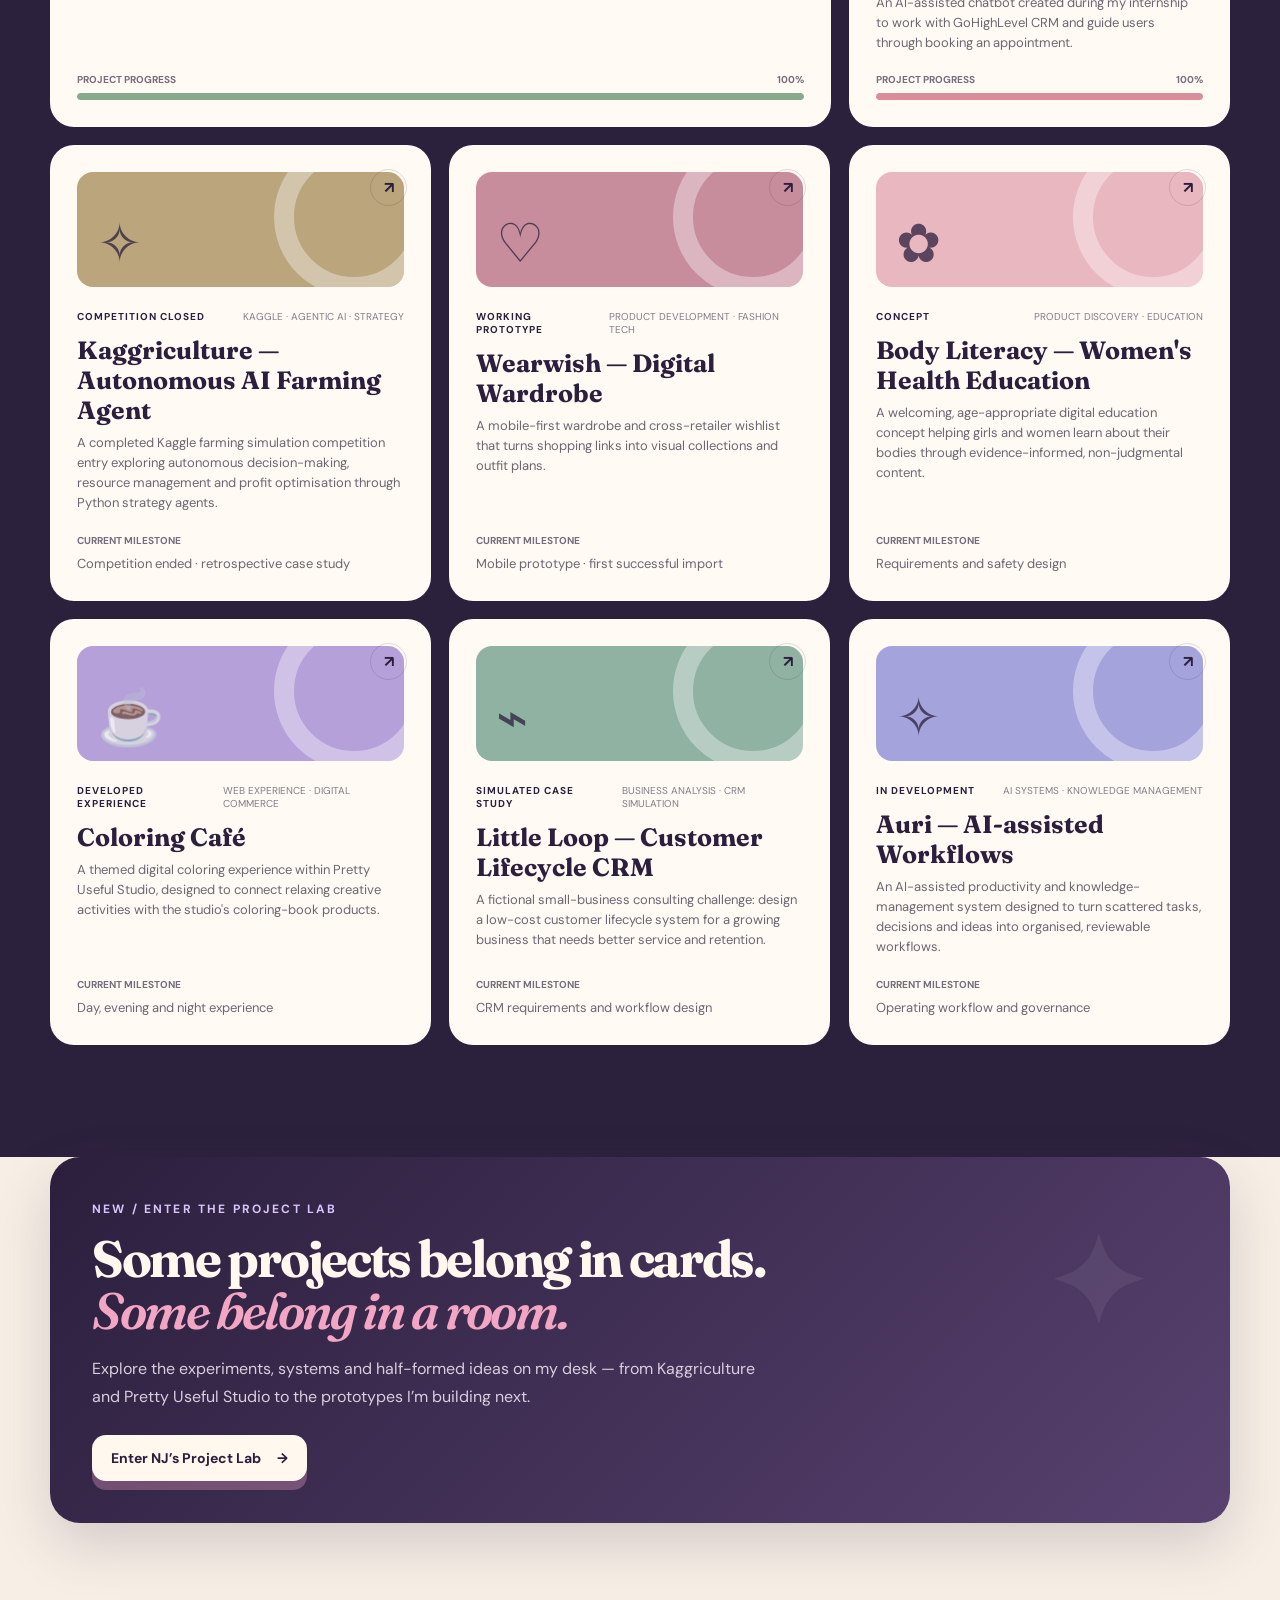
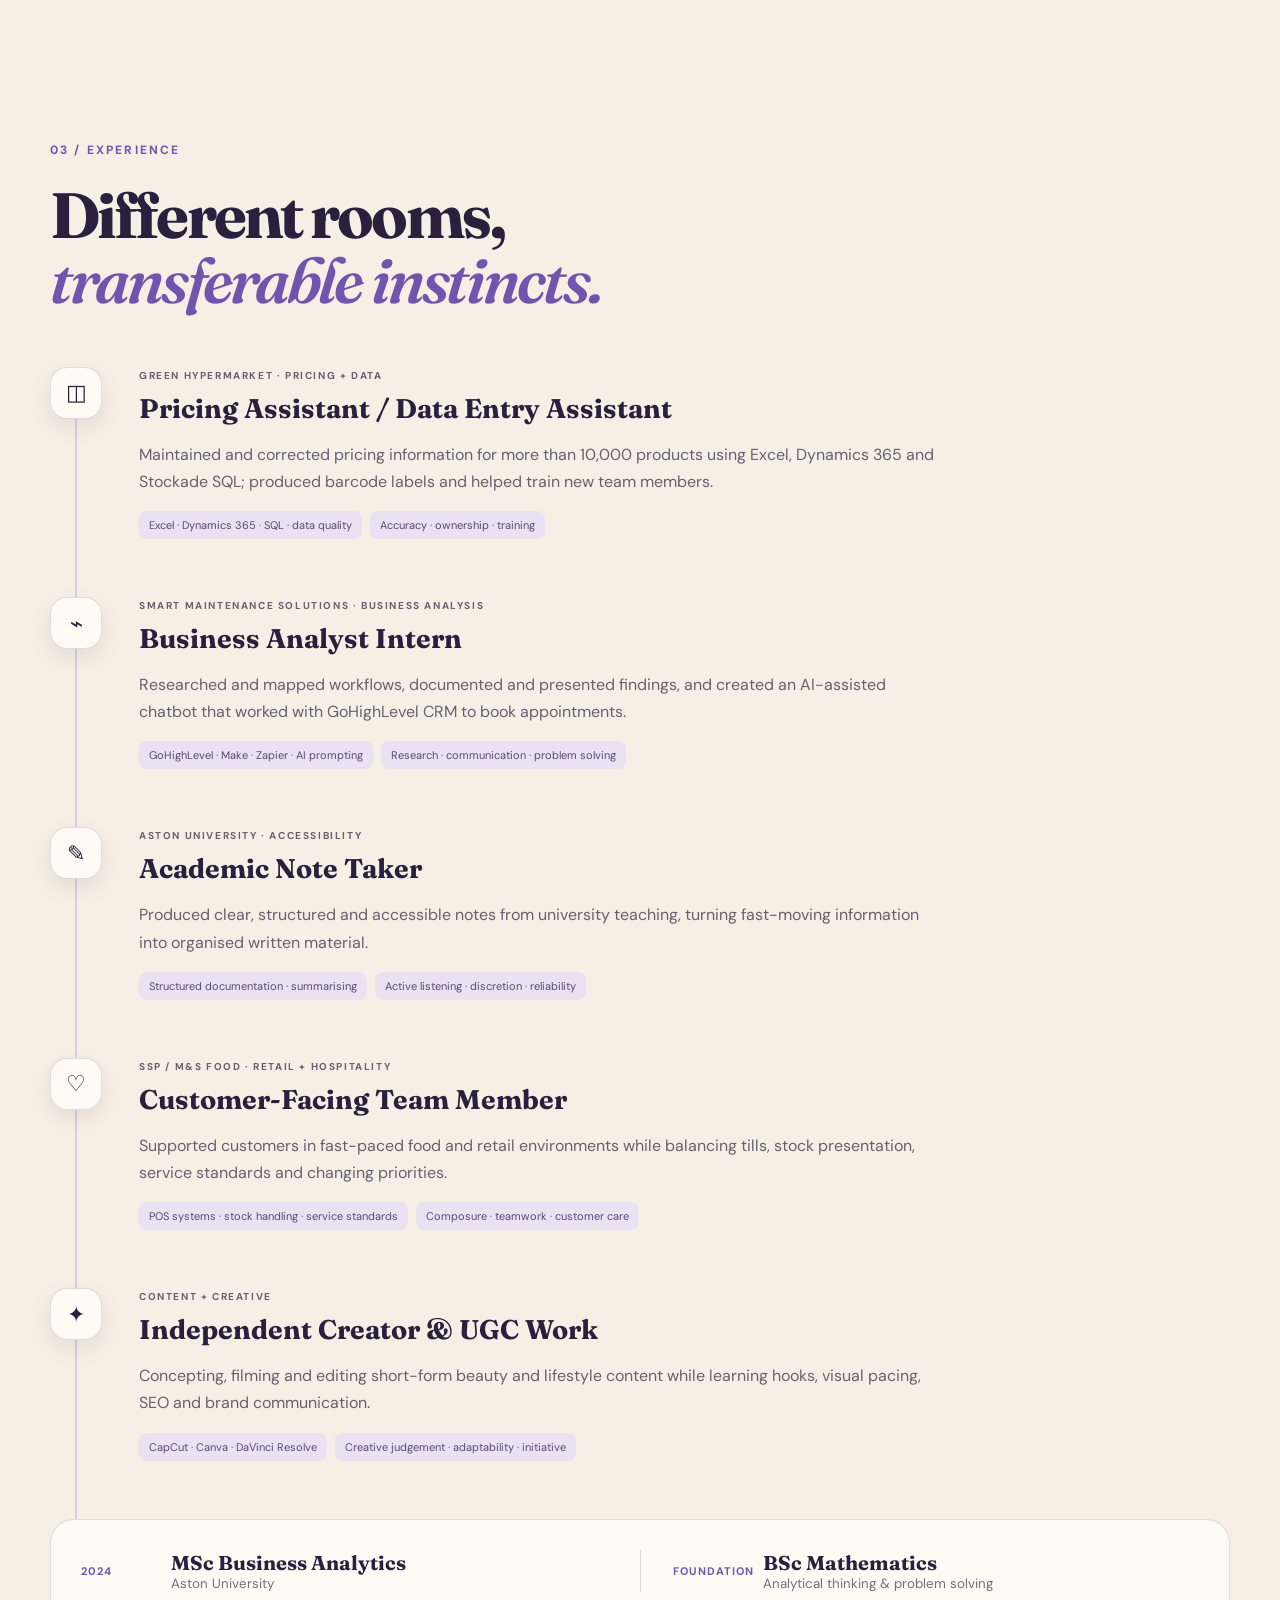
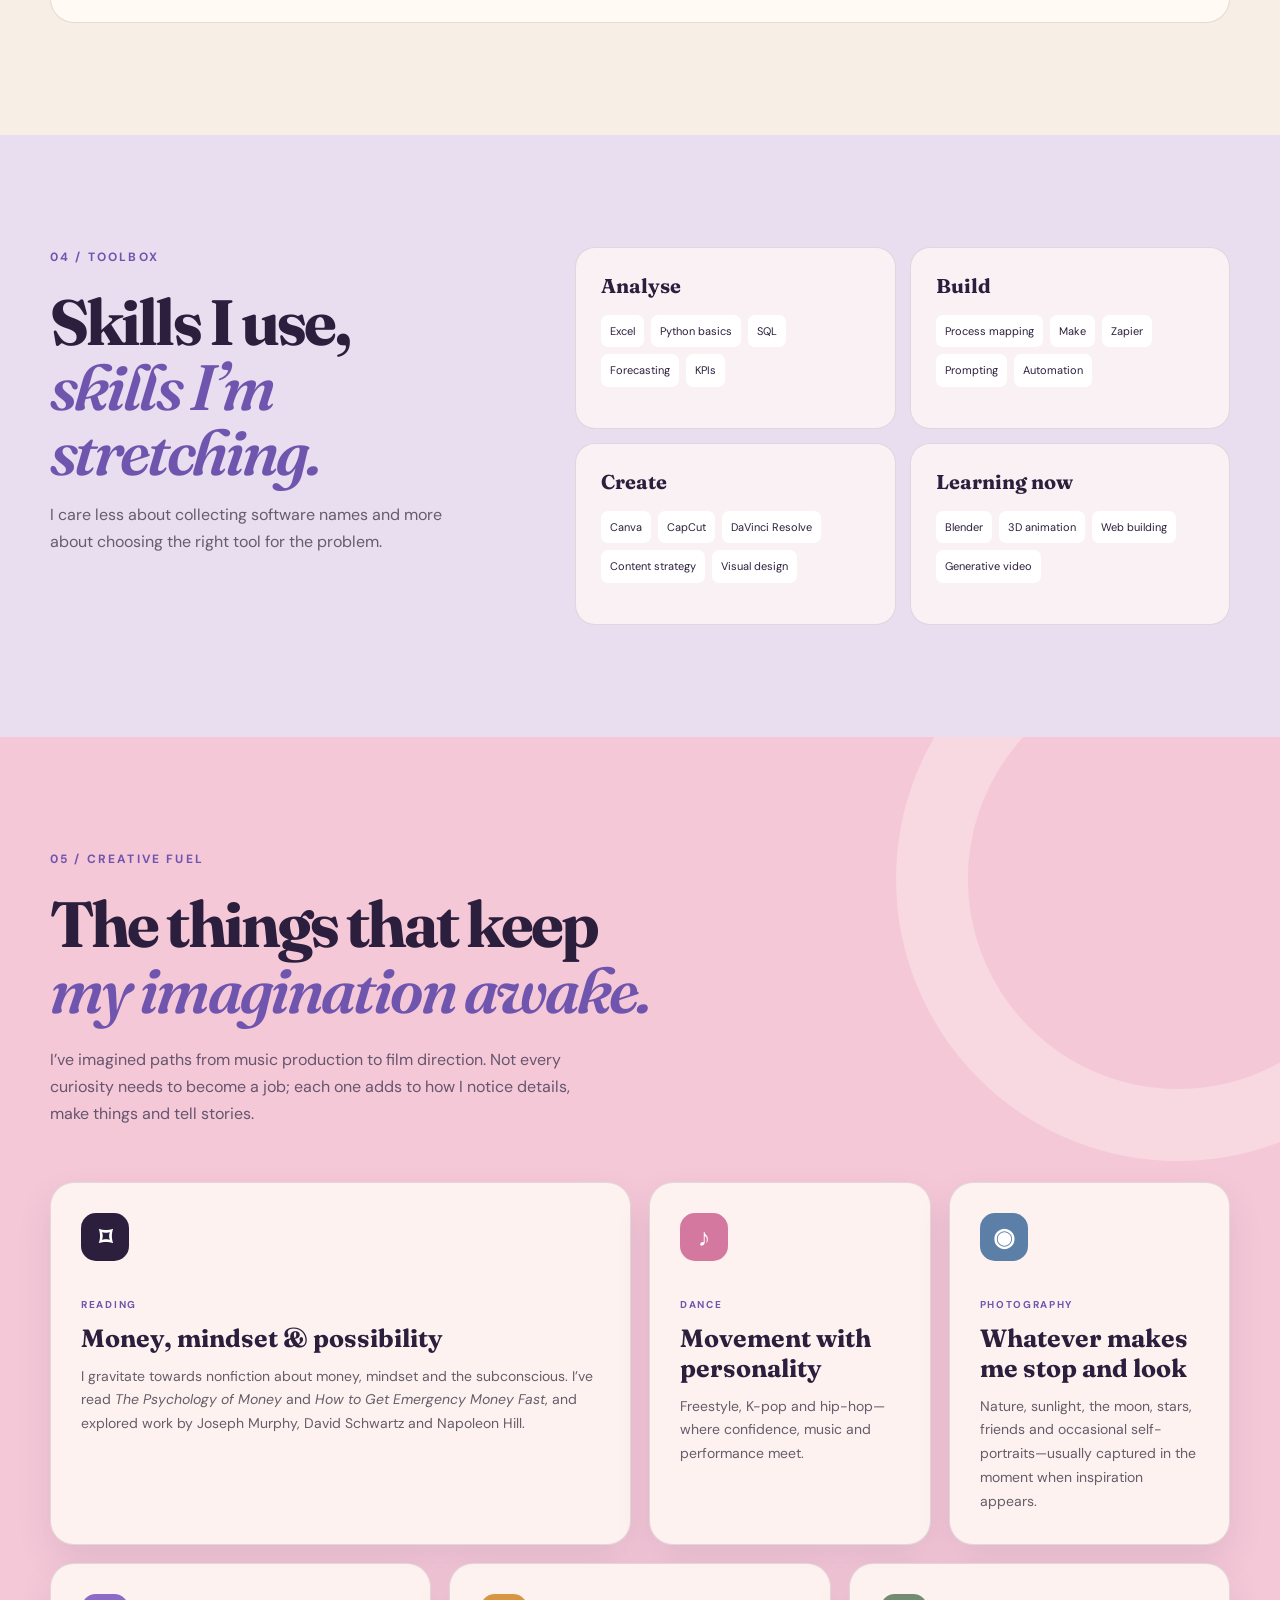
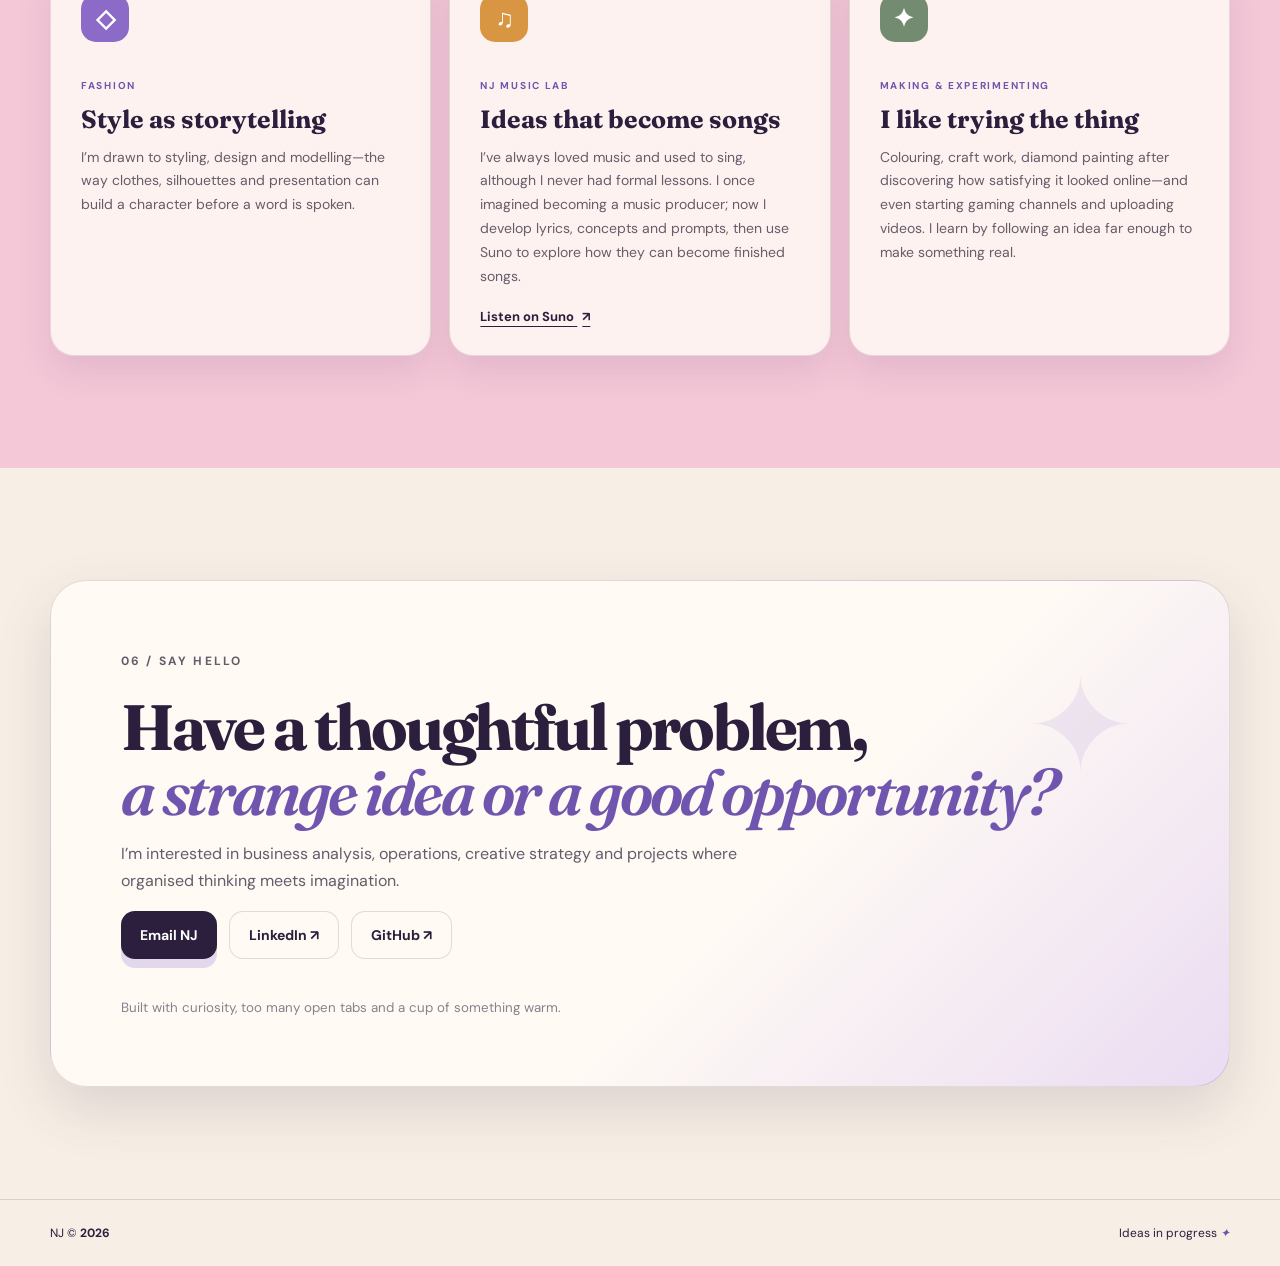
==== commit 74dce472: "Refresh portfolio script for Kaggriculture archive" ====
--- a/index.html
+++ b/index.html
@@ -195,6 +195,6 @@
   <dialog id="noteDialog" class="note-dialog"><button class="dialog-close" aria-label="Close">×</button><div><p class="eyebrow">A NOTE FROM THE DESK</p><h2>I’m not one neat job title.</h2><p>I’m at my best where analysis, organisation and creative curiosity overlap. This space is a record of me following those connections—and turning them into things you can actually see and use.</p><span class="signature">— NJ ✦</span></div></dialog>
 
   <script src="analytics.js?v=20260924-1"></script>
-  <script src="script.js?v=20261125-innovation"></script>
+  <script src="script.js?v=20261125-archive"></script>
 </body>
 </html>
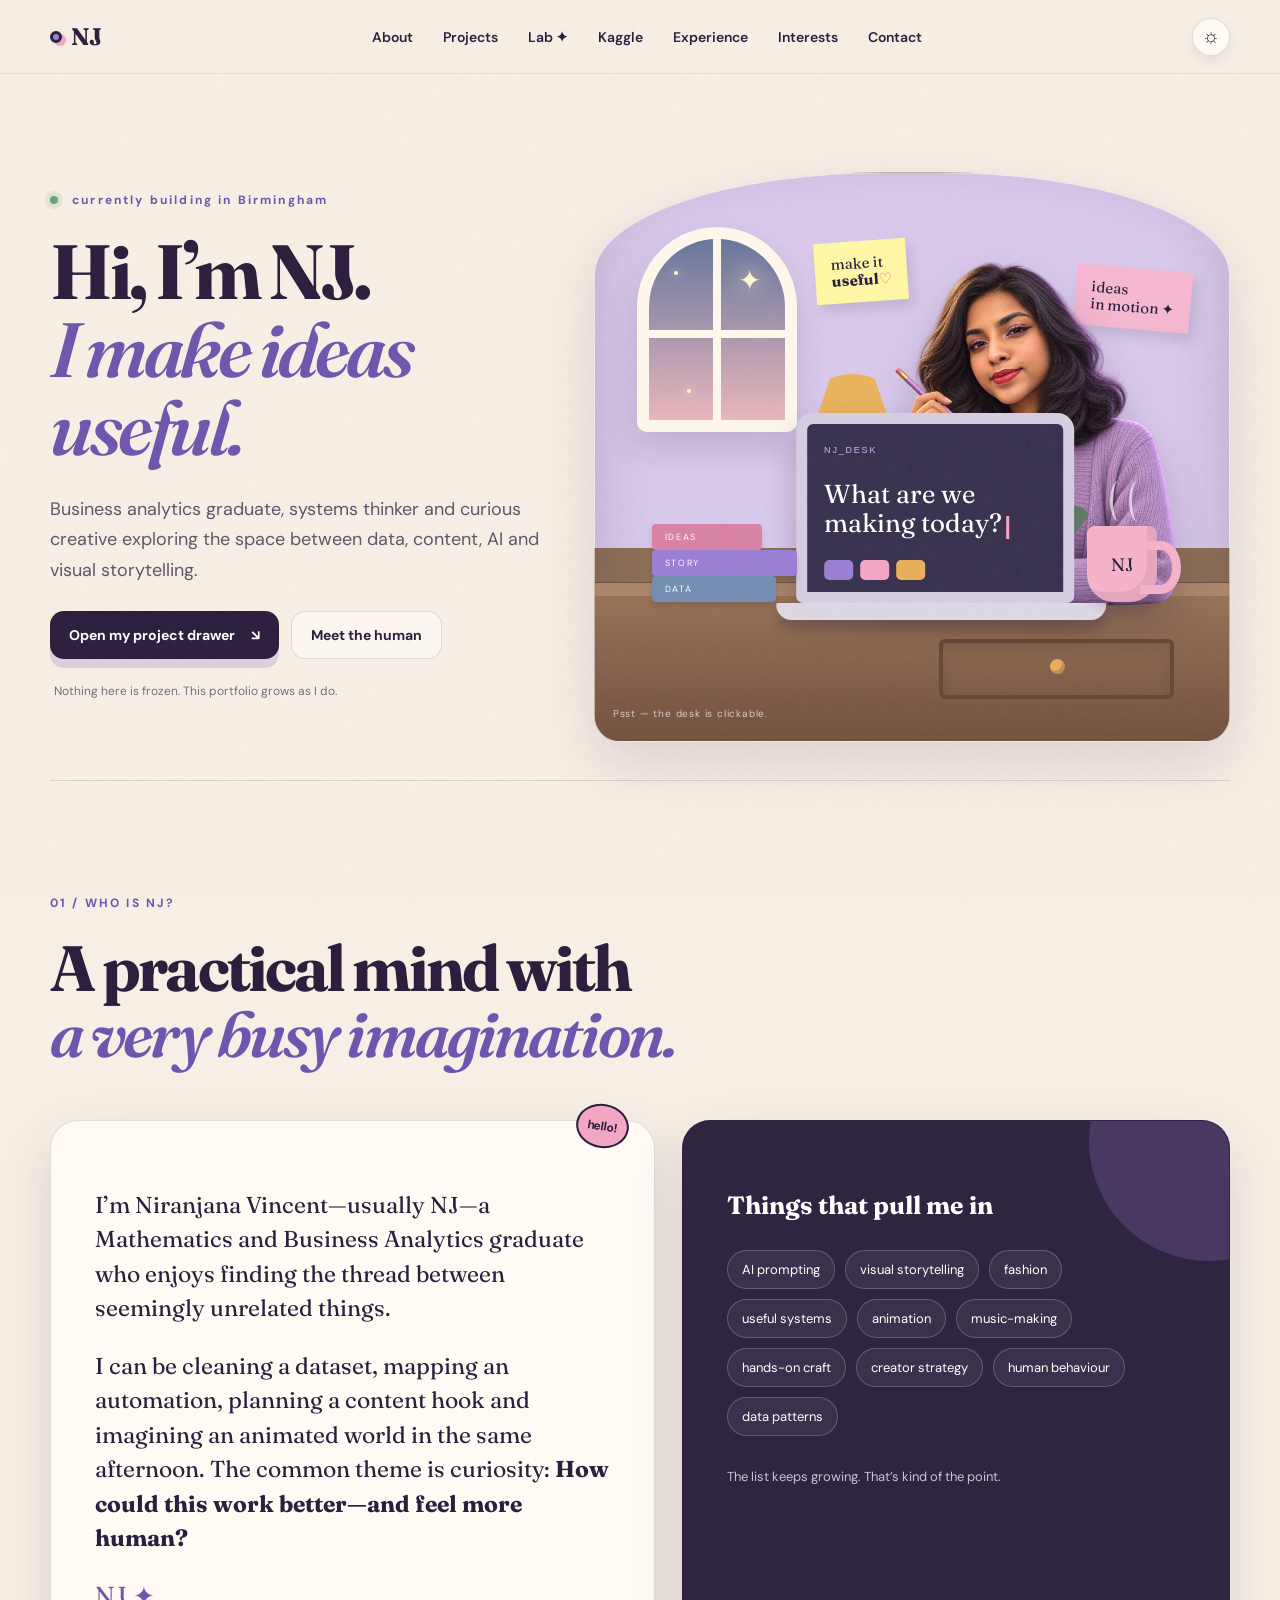
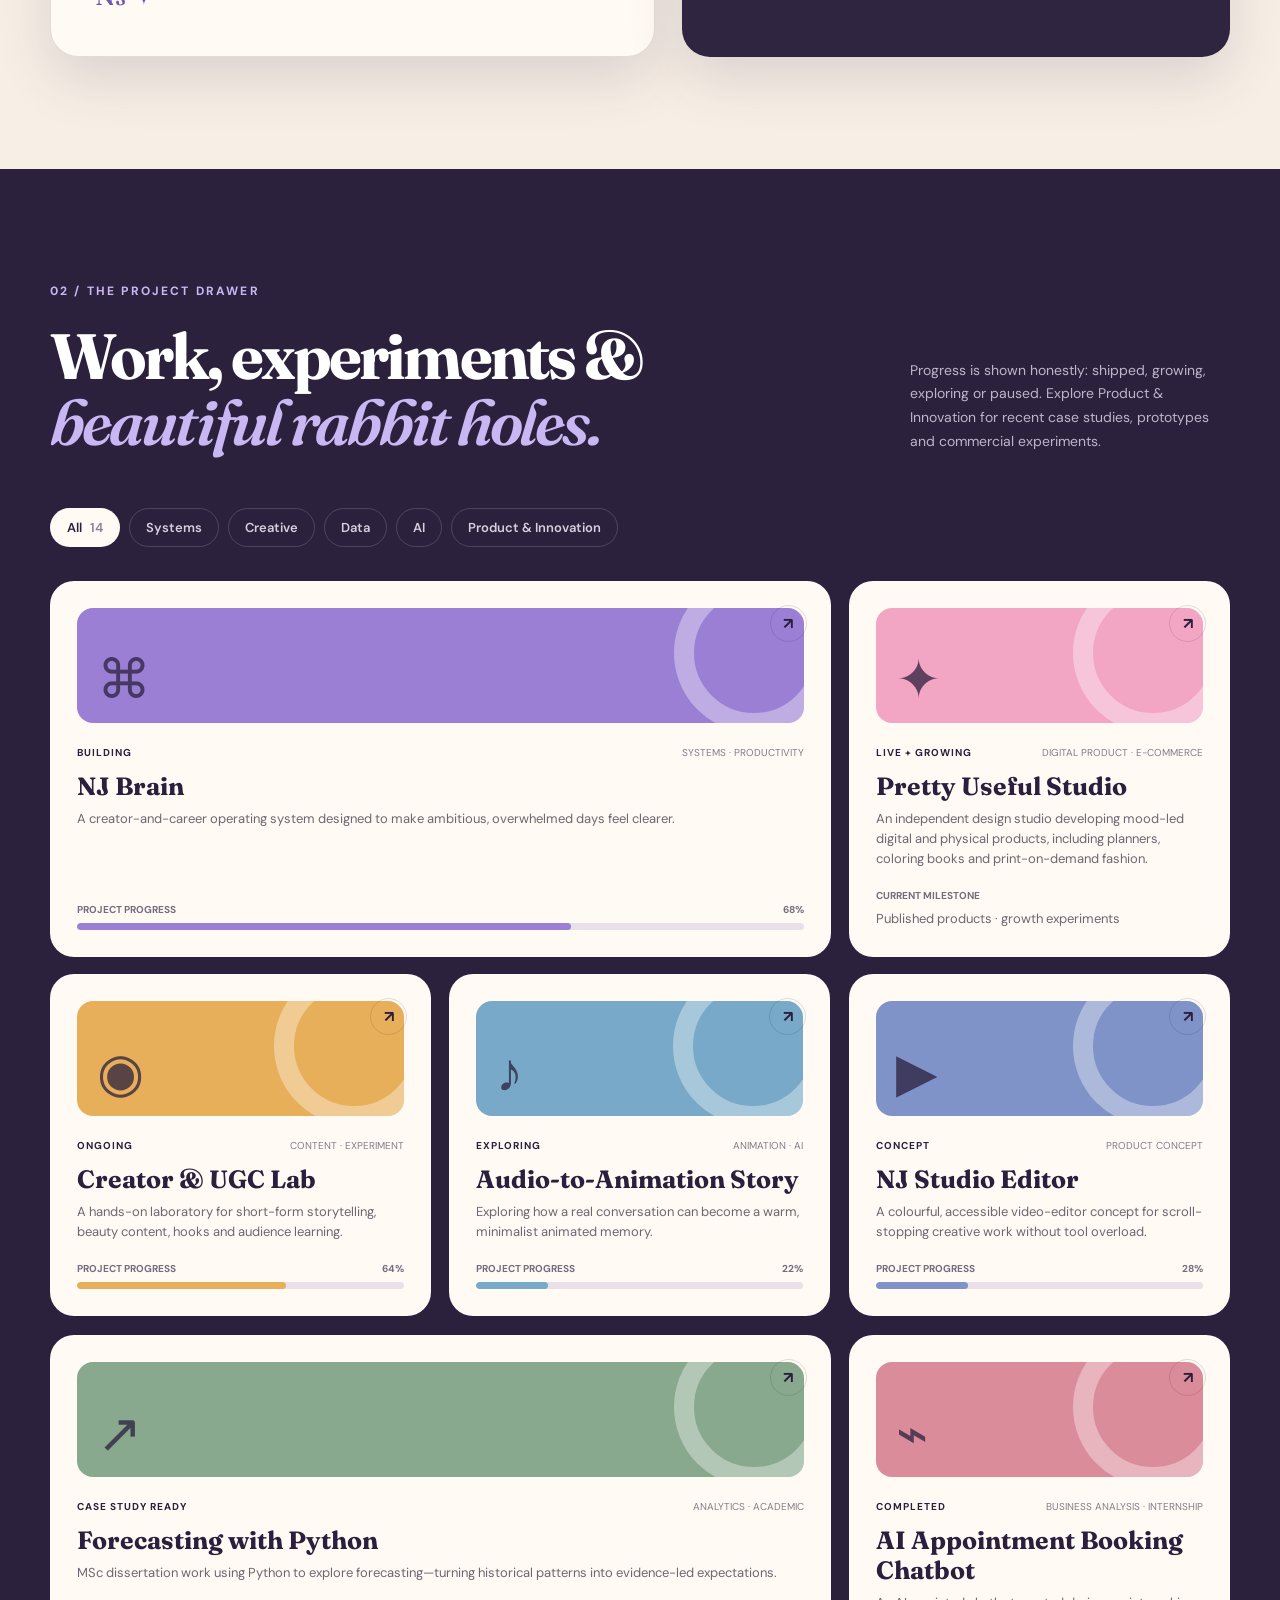
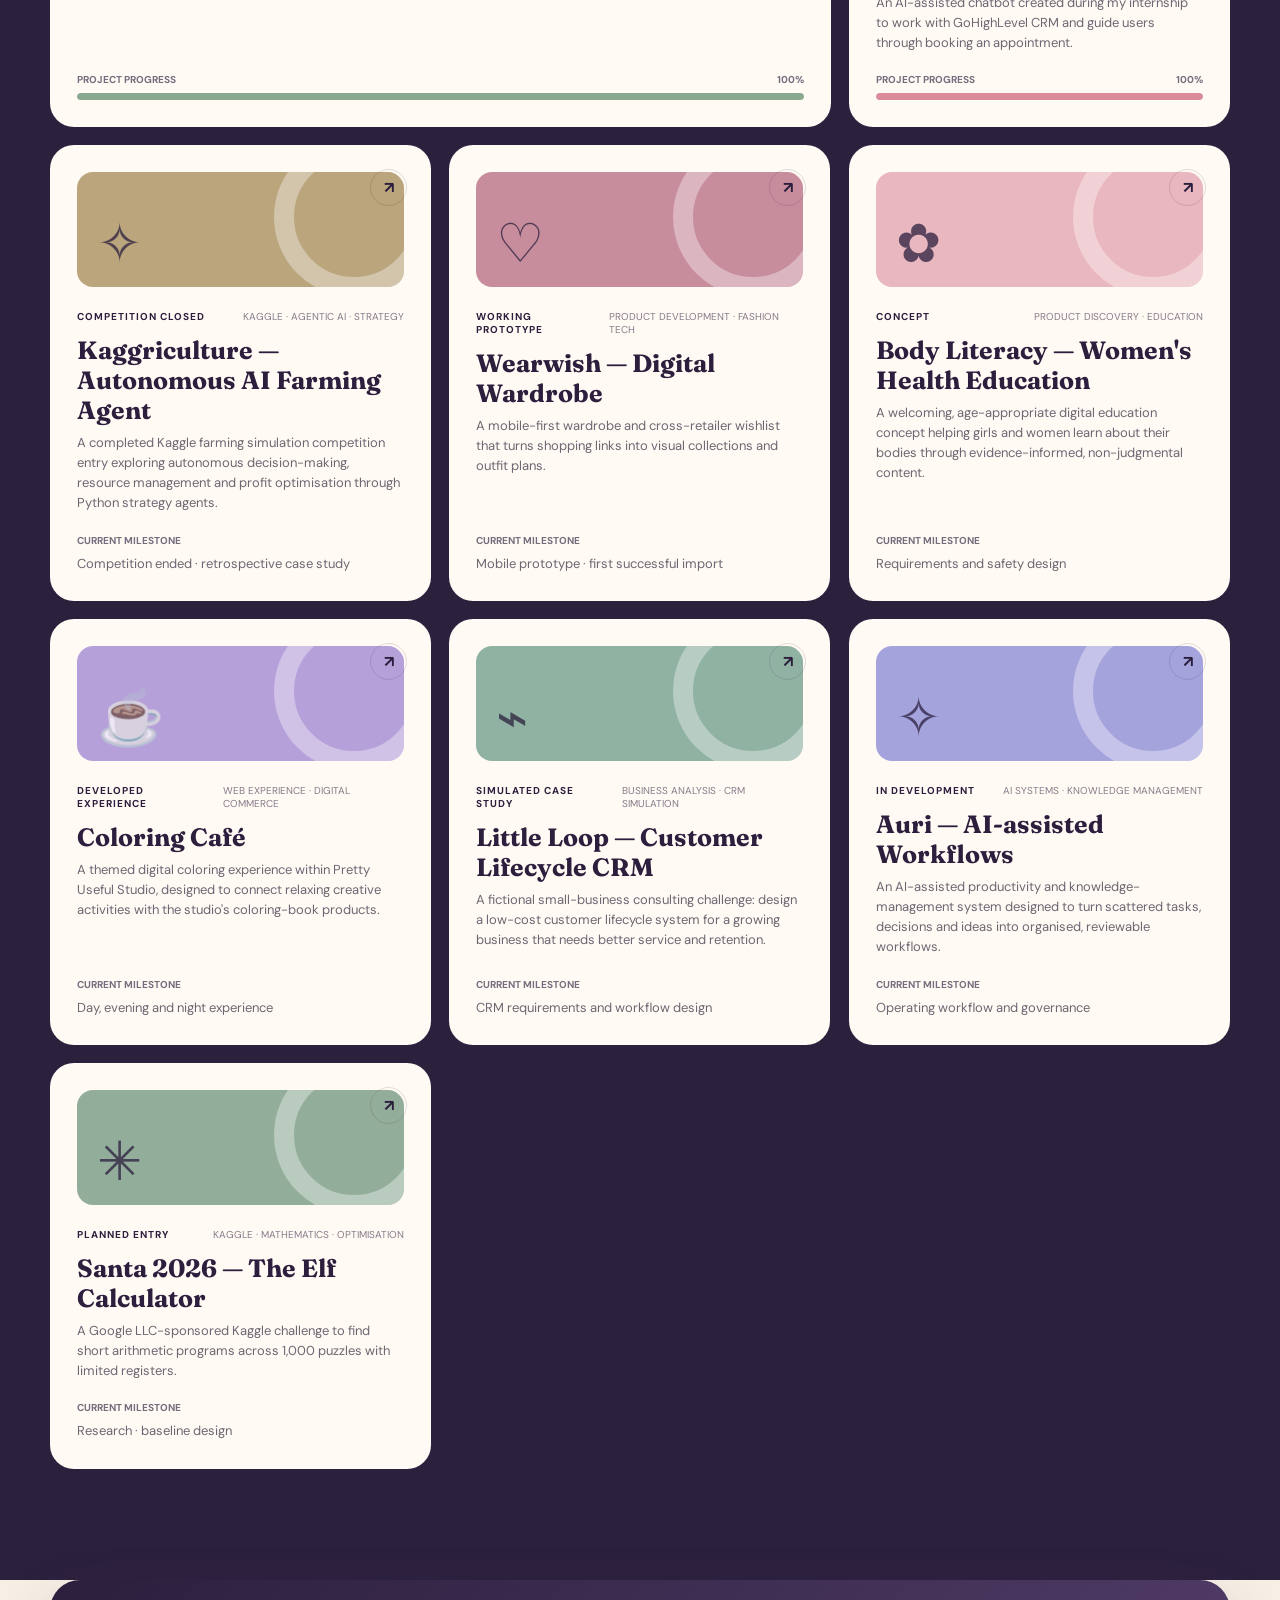
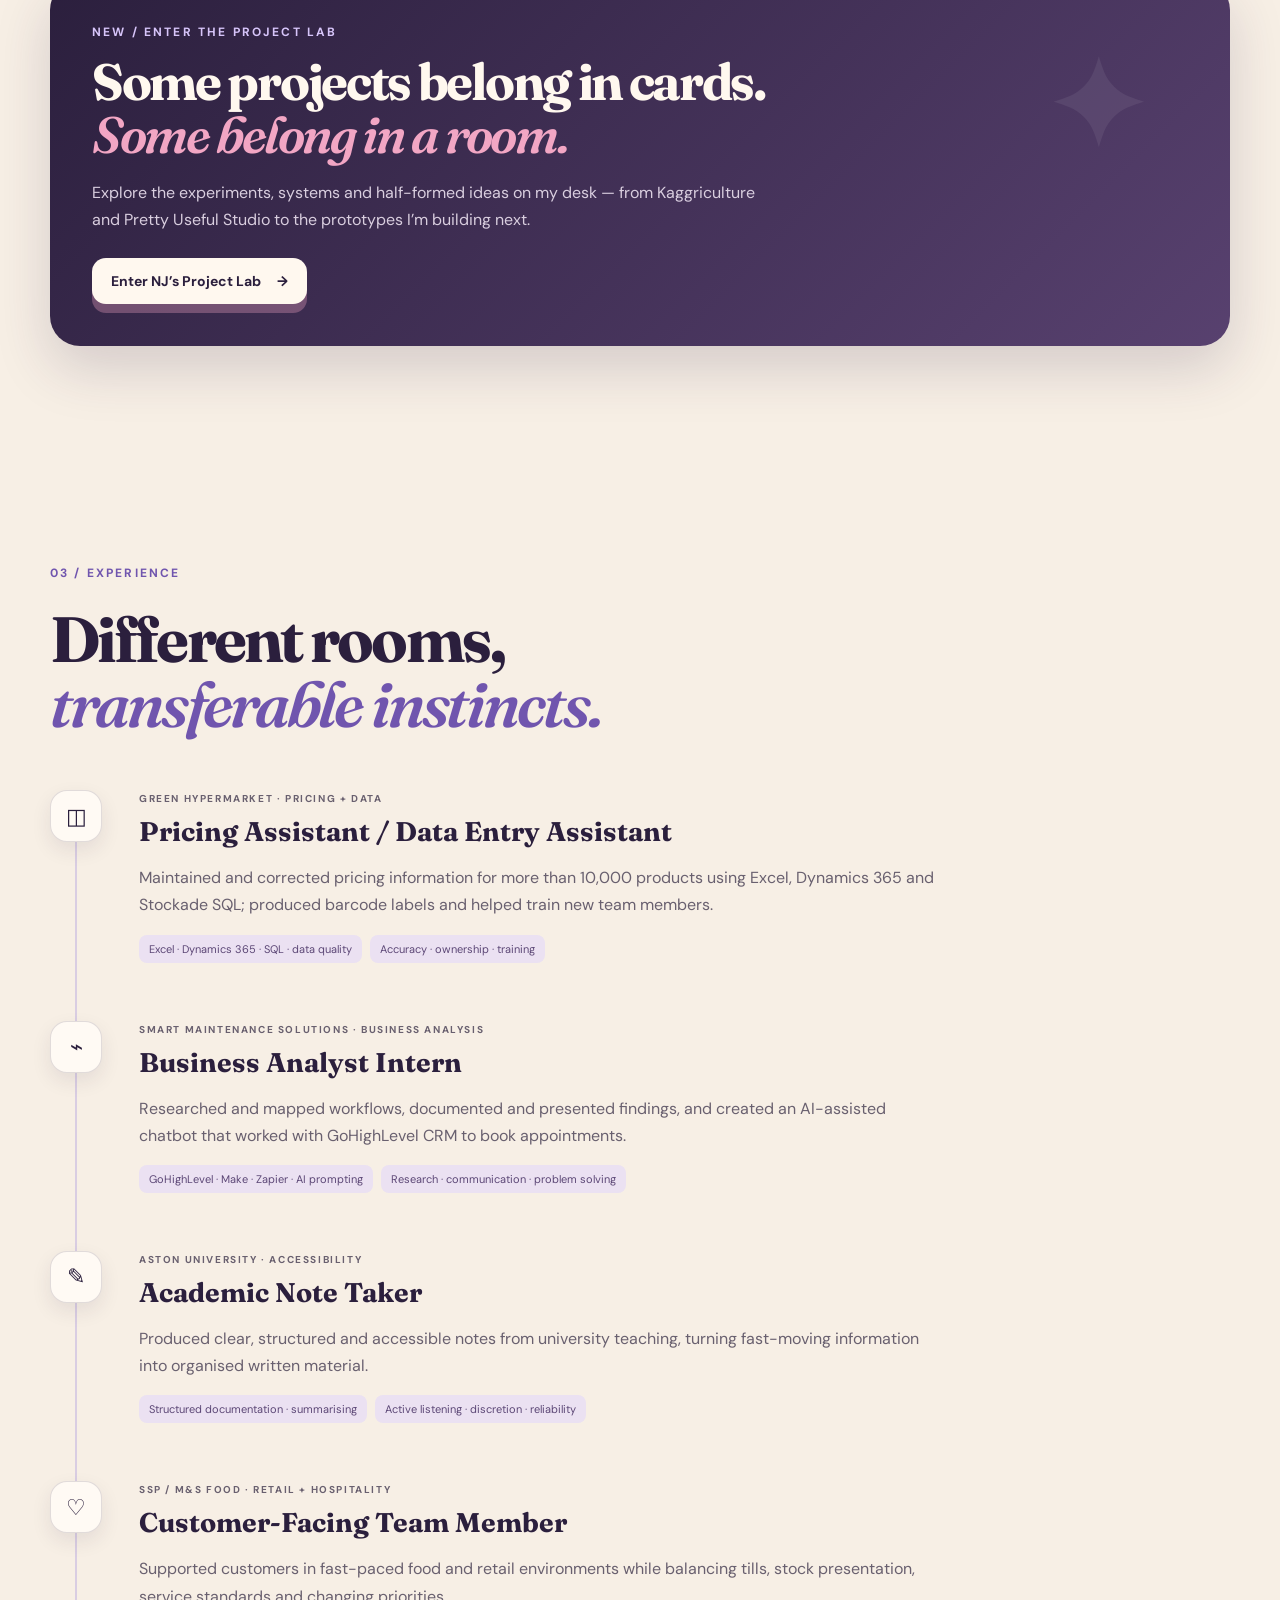
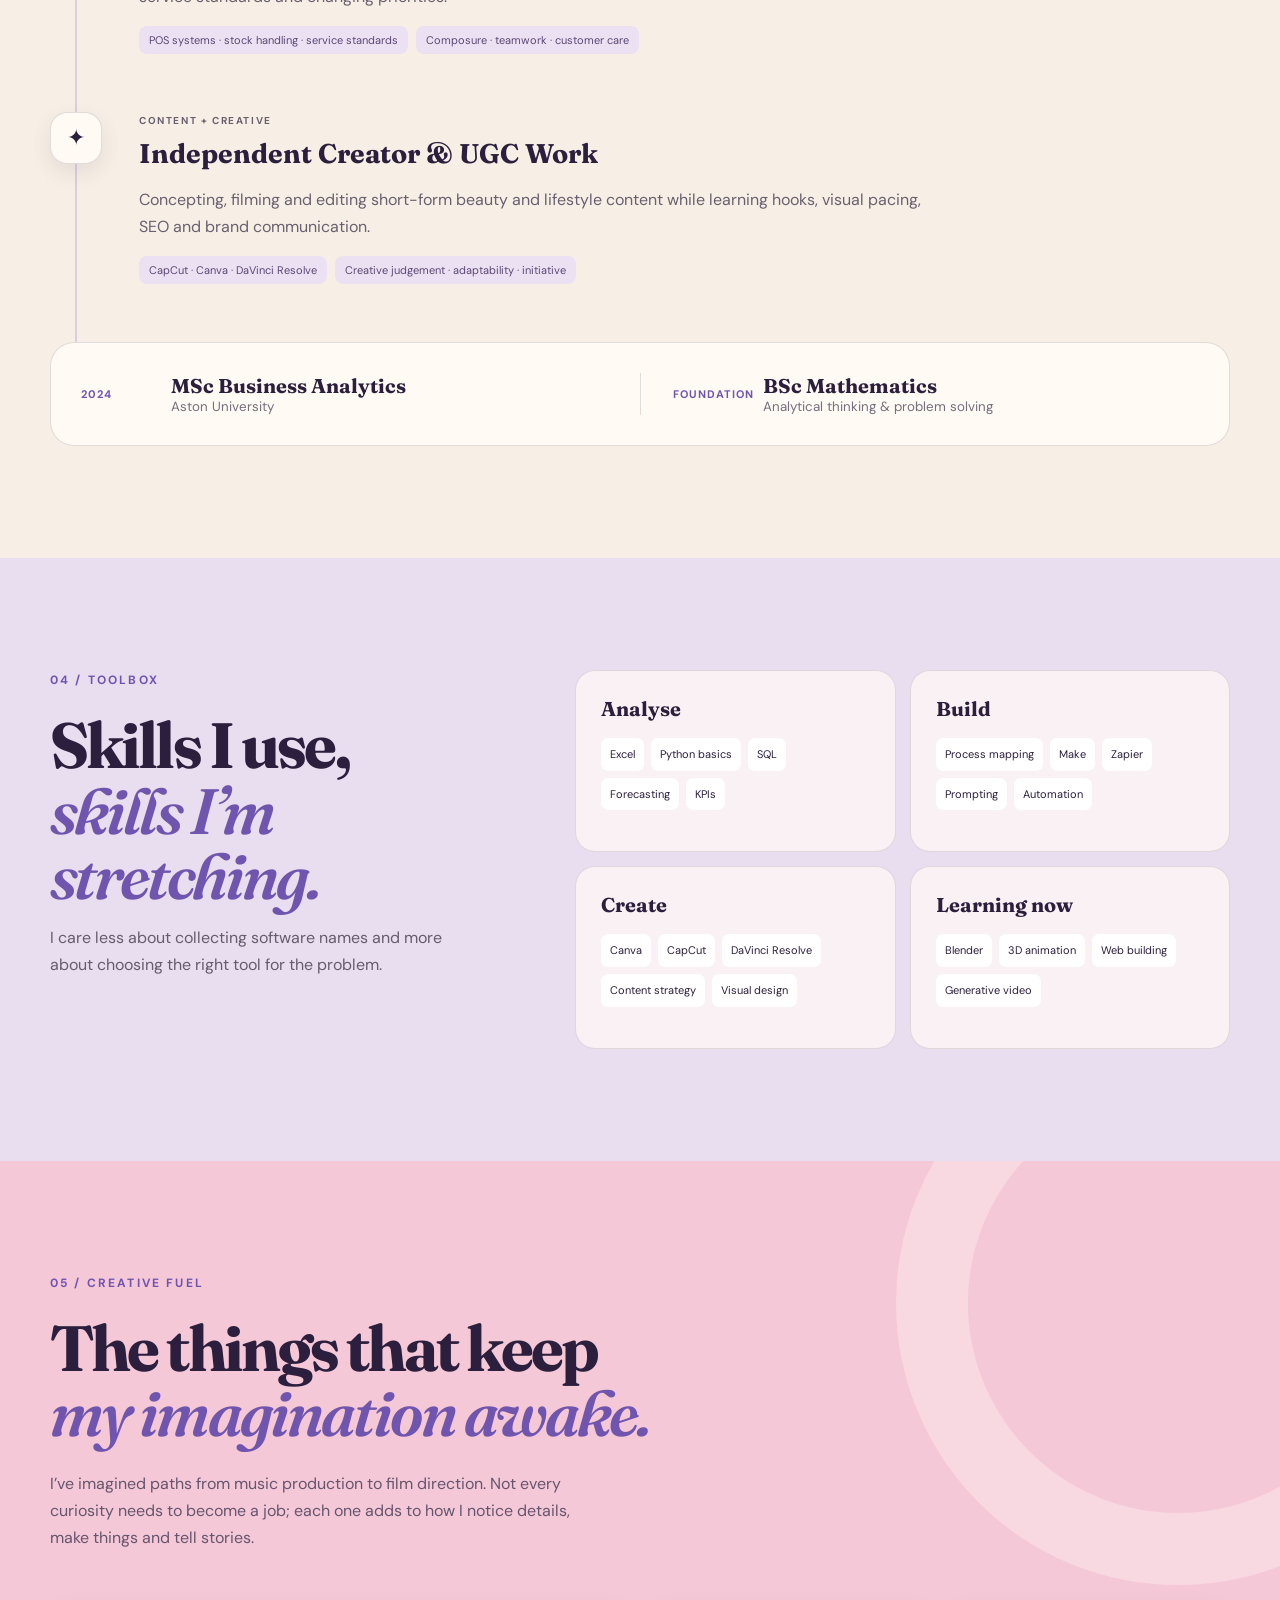
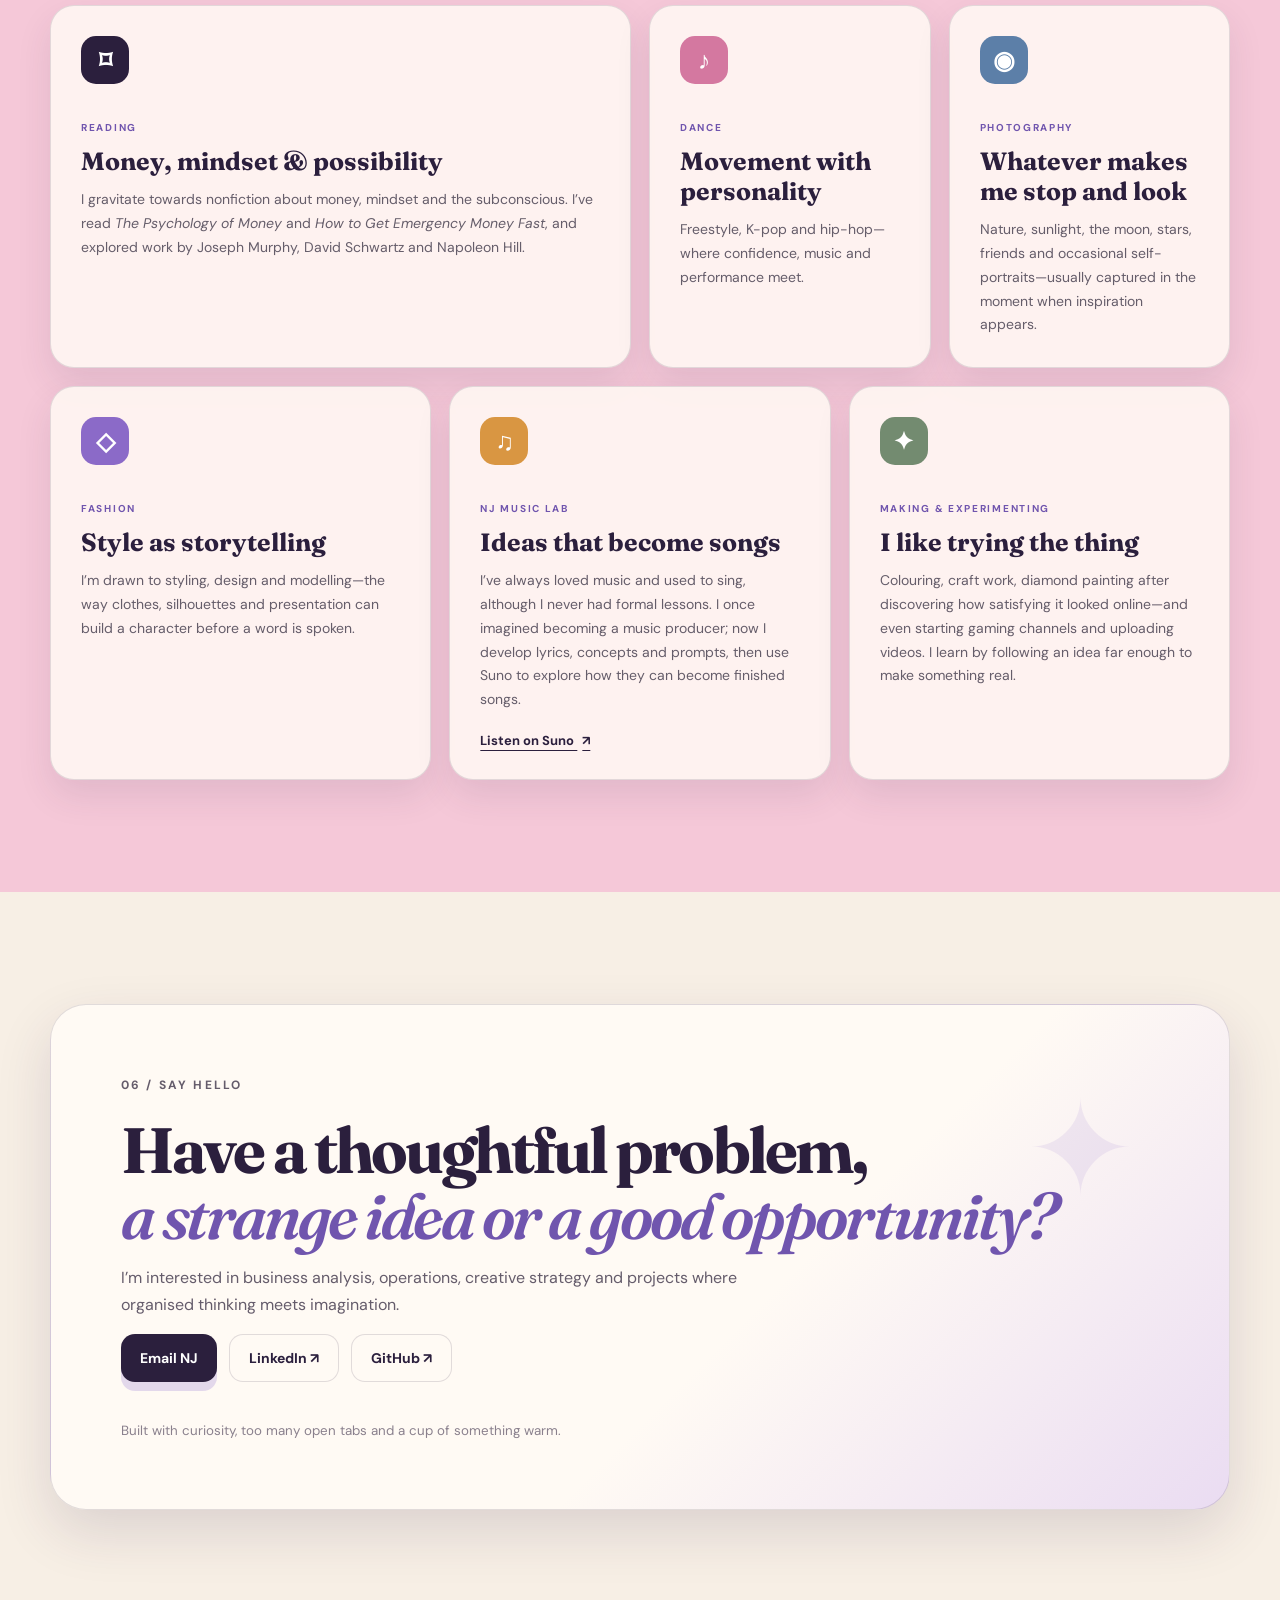
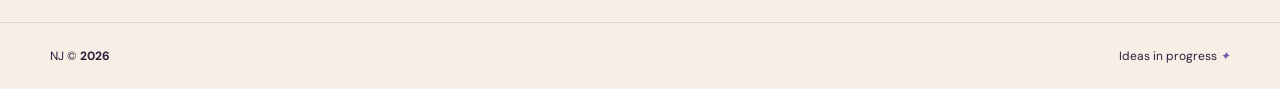
==== commit 088e5df6: "Link Kaggle journal from portfolio navigation" ====
--- a/index.html
+++ b/index.html
@@ -17,7 +17,7 @@
   <header class="topbar">
     <a class="brand" href="#home" aria-label="NJ home"><span class="brand-dot"></span>NJ</a>
     <nav aria-label="Main navigation">
-      <a href="#about">About</a><a href="#projects">Projects</a><a href="lab.html">Lab ✦</a><a href="#experience">Experience</a><a href="#interests">Interests</a><a href="#contact">Contact</a>
+      <a href="#about">About</a><a href="#projects">Projects</a><a href="lab.html">Lab ✦</a><a href="kaggle.html">Kaggle</a><a href="#experience">Experience</a><a href="#interests">Interests</a><a href="#contact">Contact</a>
     </nav>
     <button class="lamp-toggle" type="button" aria-label="Toggle evening mode" title="Turn the desk lamp on or off"><span>☼</span></button>
   </header>
@@ -79,7 +79,7 @@
           <p class="heading-note">Progress is shown honestly: shipped, growing, exploring or paused. Explore Product &amp; Innovation for recent case studies, prototypes and commercial experiments.</p>
         </div>
         <div class="filter-row reveal" role="group" aria-label="Filter projects">
-          <button class="filter active" data-filter="all">All <span>13</span></button>
+          <button class="filter active" data-filter="all">All <span>14</span></button>
           <button class="filter" data-filter="systems">Systems</button>
           <button class="filter" data-filter="creative">Creative</button>
           <button class="filter" data-filter="data">Data</button>
@@ -195,6 +195,6 @@
   <dialog id="noteDialog" class="note-dialog"><button class="dialog-close" aria-label="Close">×</button><div><p class="eyebrow">A NOTE FROM THE DESK</p><h2>I’m not one neat job title.</h2><p>I’m at my best where analysis, organisation and creative curiosity overlap. This space is a record of me following those connections—and turning them into things you can actually see and use.</p><span class="signature">— NJ ✦</span></div></dialog>
 
   <script src="analytics.js?v=20260924-1"></script>
-  <script src="script.js?v=20261125-archive"></script>
+  <script src="script.js?v=20261125-kaggle"></script>
 </body>
 </html>
